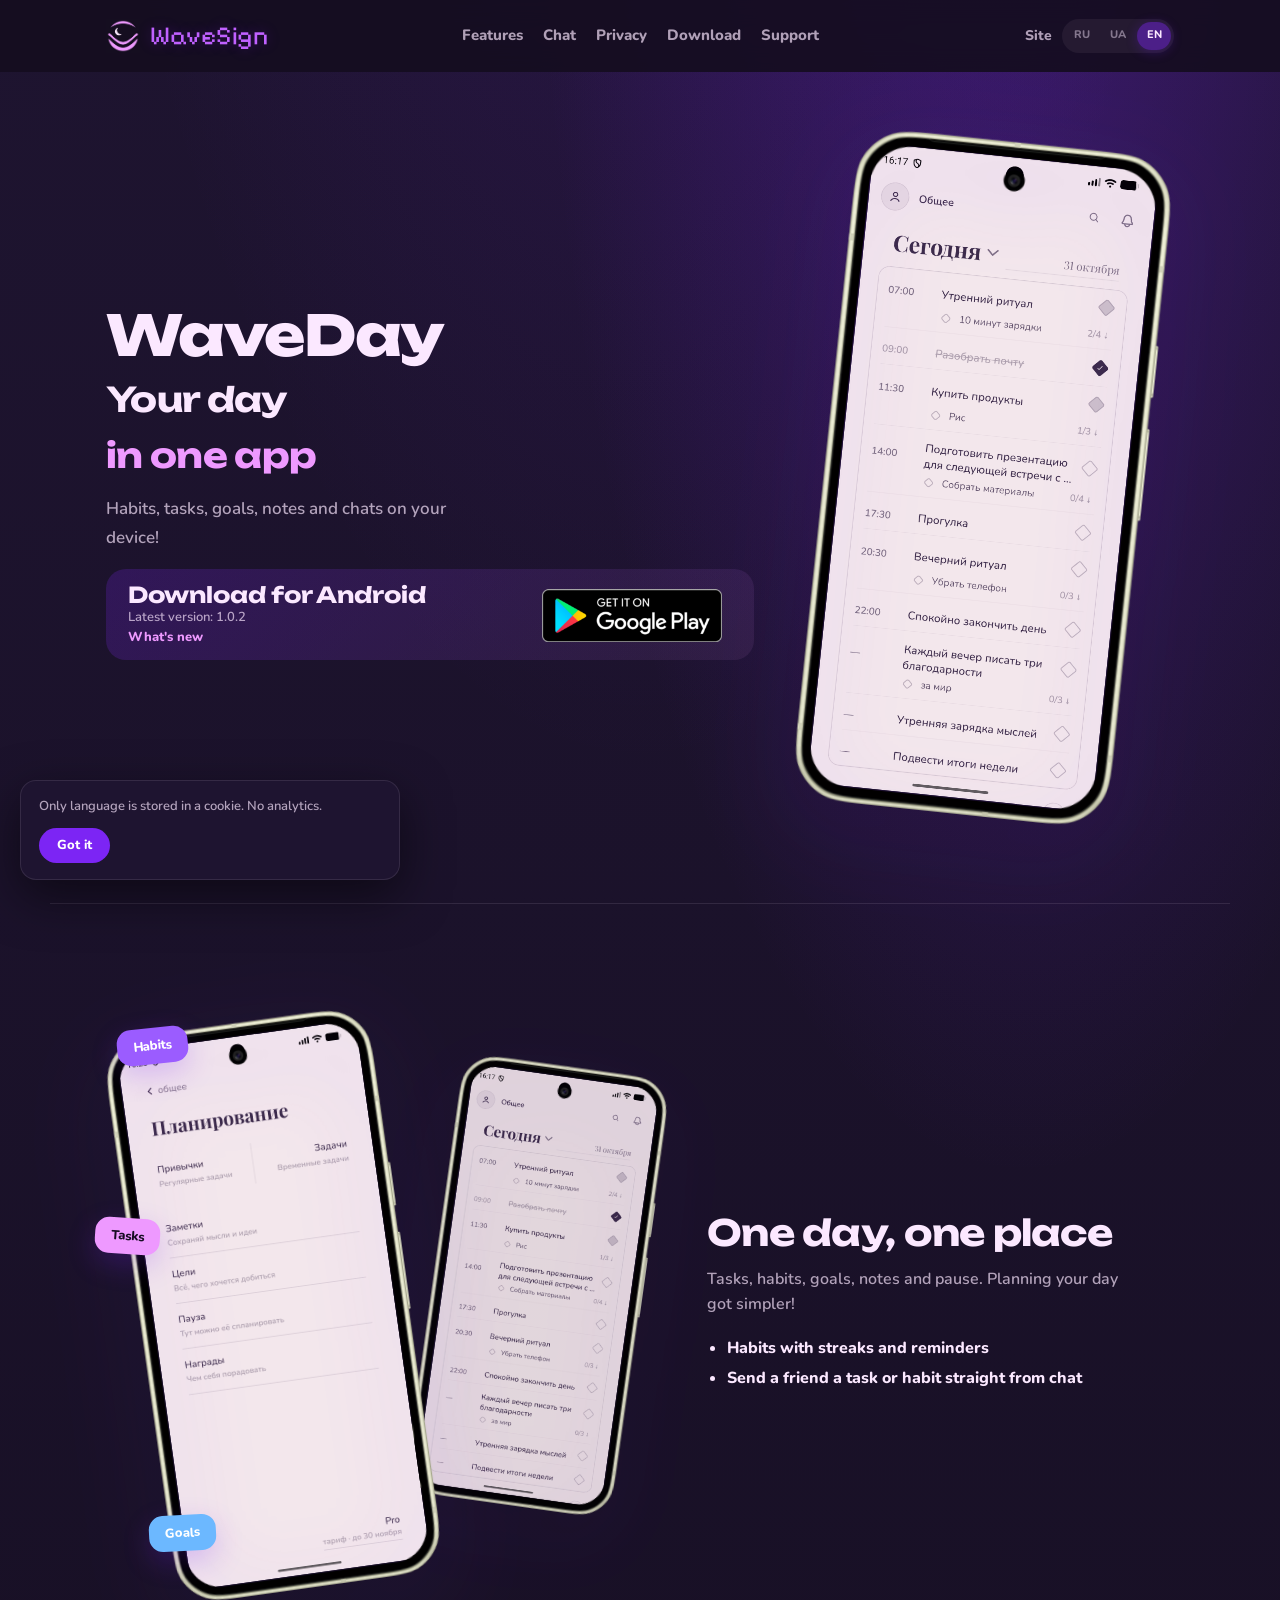
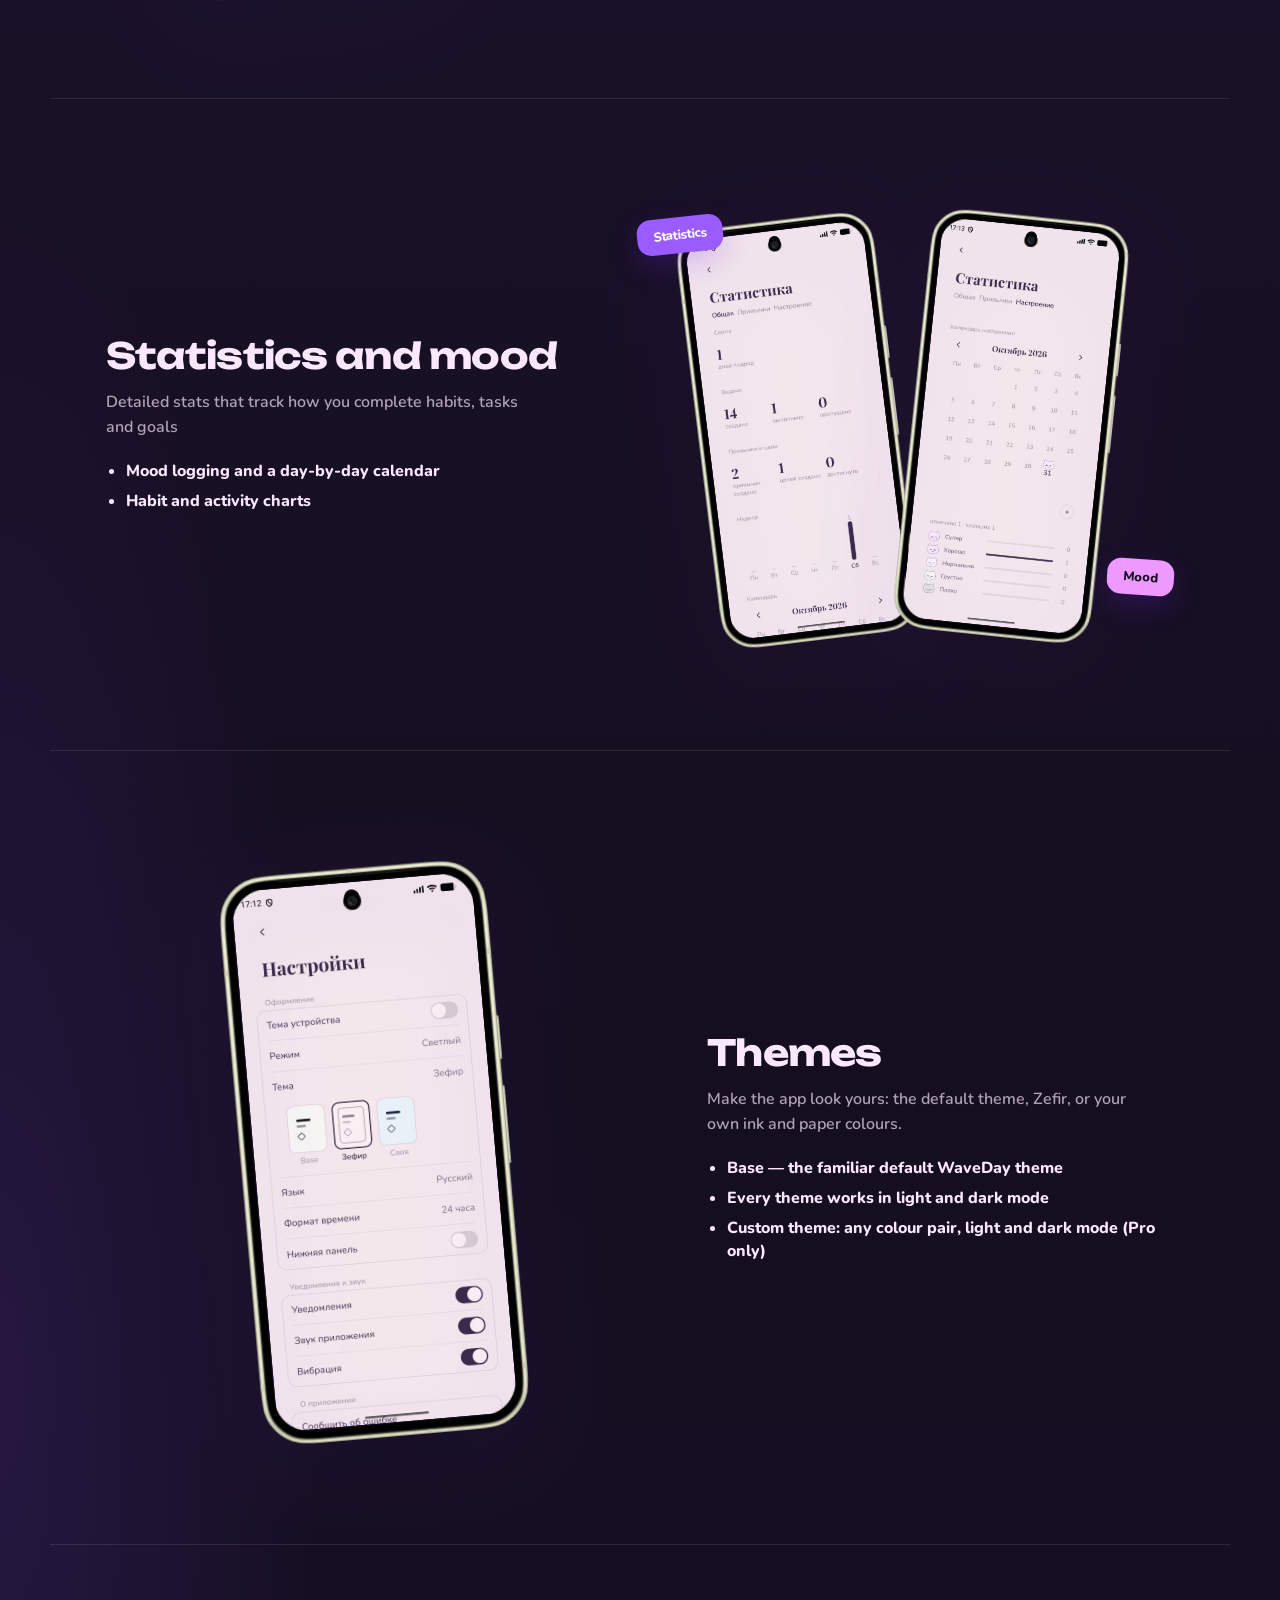
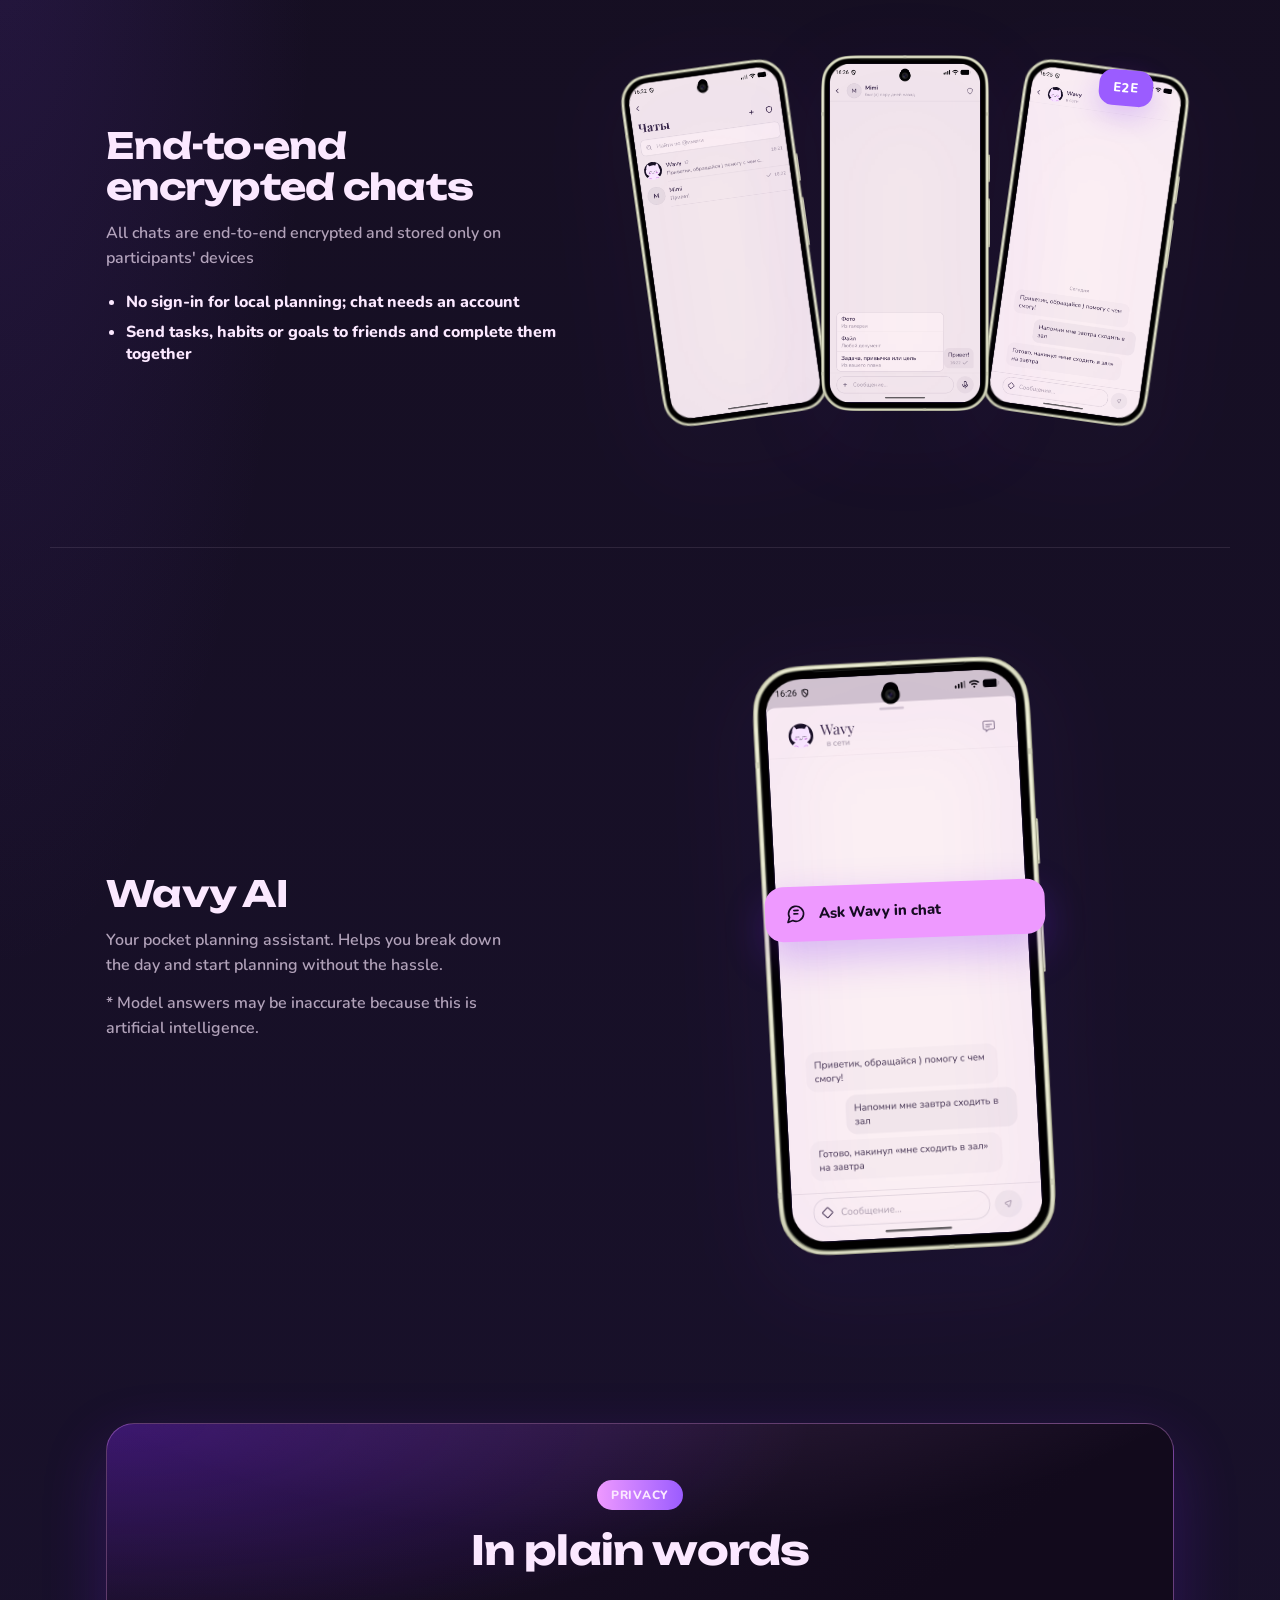
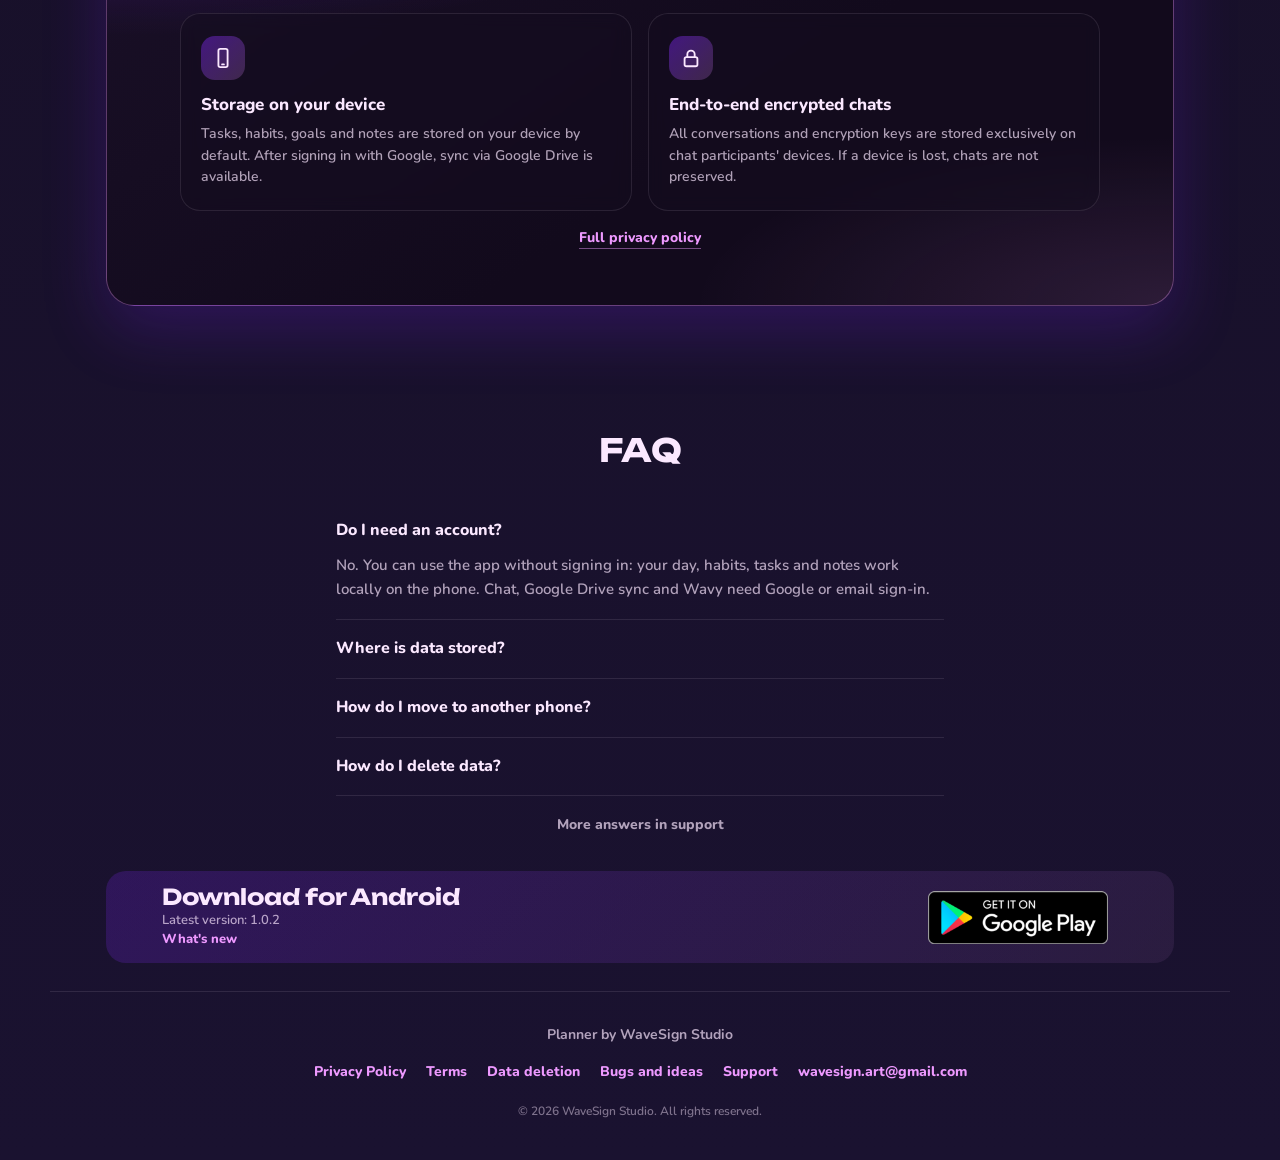
==== index.html @ 9fab5377 "Ссылка «Сайт» в шапке рядом с языком на главной Единое расположение с юридическими страницами; убран" ====
<!doctype html>
<html lang="ru">
<head>
<meta charset="UTF-8">
<meta name="viewport" content="width=device-width, initial-scale=1, viewport-fit=cover">
<title>WaveDay — планер, привычки и закрытый чат</title>
<meta name="description" content="WaveDay: задачи, привычки, цели и заметки на телефоне. Чаты со сквозным шифрованием. Android, WaveSign Studio.">
<meta name="theme-color" content="#150E20">
<link rel="icon" type="image/png" href="new_logo.png">
<link rel="apple-touch-icon" href="new_logo.png">
<link rel="manifest" href="site.webmanifest">
<link rel="preconnect" href="https://fonts.googleapis.com">
<link rel="preconnect" href="https://fonts.gstatic.com" crossorigin>
<link href="https://fonts.googleapis.com/css2?family=Nunito:wght@600;700;800&family=Pixelify+Sans:wght@400..700&family=Unbounded:wght@500;600;700;800&display=swap" rel="stylesheet">
<link rel="stylesheet" href="css/site.css">
</head>
<body>
<div class="frame">
  <div class="card" id="top">
    <header class="bar" id="siteBar">
      <a class="brand-mini" href="#start" aria-label="WaveSign">
        <img src="new_logo.png" alt="">
        <span>WaveSign</span>
      </a>
      <nav class="bar__nav" aria-label="Main">
        <a href="#features" data-i18n="navFeatures">Возможности</a>
        <a href="#chat" data-i18n="navChat">Чат</a>
        <a href="#privacy" data-i18n="navPrivacy">Приватность</a>
        <a href="#download" data-i18n="navDownload">Скачать</a>
        <a href="support/" data-i18n="navSupport">Поддержка</a>
      </nav>
      <div class="bar__tools">
        <a class="bar__site-link" href="https://wavesign.art/" rel="noopener noreferrer" data-i18n="navLabel">Сайт</a>
        <div class="lang" role="group" data-i18n-aria="langLabel" aria-label="Язык">
          <button type="button" data-set-lang="ru" aria-pressed="false">RU</button>
          <button type="button" data-set-lang="uk" aria-pressed="false">UA</button>
          <button type="button" data-set-lang="en" aria-pressed="false">EN</button>
        </div>
        <button class="menu-toggle" type="button" id="menuToggle" data-i18n-aria="menuOpen" aria-expanded="false" aria-controls="mobileNav" aria-label="Меню">
          <svg viewBox="0 0 24 24" fill="none" aria-hidden="true"><path d="M4 7h16M4 12h16M4 17h16"/></svg>
        </button>
      </div>
    </header>

    <nav class="mobile-nav" id="mobileNav" hidden data-i18n-aria="menuLabel" aria-label="Меню">
      <a href="#features" data-nav-close data-i18n="navFeatures">Возможности</a>
      <a href="#chat" data-nav-close data-i18n="navChat">Чат</a>
      <a href="#privacy" data-nav-close data-i18n="navPrivacy">Приватность</a>
      <a href="#download" data-nav-close data-i18n="navDownload">Скачать</a>
      <a href="support/" data-nav-close data-i18n="navSupport">Поддержка</a>
      <a href="feedback/" data-nav-close data-i18n="footerFeedback">Ошибки и идеи</a>
    </nav>

    <main>
      <section class="hero" id="start">
        <div class="hero__copy">
          <p class="wordmark">WaveDay</p>
          <h1 class="hero__title">
            <span data-i18n="heroLine1">Твой день</span>
            <em data-i18n="heroAccent">в одном приложении</em>
          </h1>
          <p class="hero__lead" data-i18n="heroLead">Привычки, задачи, цели, заметки и чаты на твоём устройстве!</p>
          <div class="cta-band cta-band--inline">
            <div>
              <h2 data-i18n="ctaTitle">Скачать для Android</h2>
              <p data-i18n="ctaLead">Последняя версия: 1.0.2</p>
              <p class="cta-band__changelog"><a href="whats-new/" data-i18n="whatsNew">Что нового</a></p>
            </div>
            <a class="store-badge store-badge--lg" id="playBtn" href="#download" data-i18n-aria="playBadgeAria" aria-label="Get it on Google Play">
              <img src="assets/google-play-badge.png" width="320" height="320" alt="">
            </a>
          </div>
        </div>
        <div class="hero__scene" aria-hidden="true">
          <svg class="deco deco--spark" viewBox="0 0 80 80"><path d="M40 4v12M40 64v12M4 40h12M64 40h12M14 14l8 8M58 58l8 8M66 14l-8 8M22 58l-8 8" stroke="currentColor" stroke-width="3" stroke-linecap="round"/></svg>
          <svg class="deco deco--wave" viewBox="0 0 120 40"><path d="M0 28c20-16 40 16 60 0s40 16 60 0" fill="none" stroke="currentColor" stroke-width="4" stroke-linecap="round"/></svg>
          <figure class="phone-mock device device--hero">
            <img class="phone-mock__frame" src="assets/phone-frame.png" alt="" width="379" height="800" decoding="async">
            <div class="phone-mock__screen">
              <img src="assets/screens/today.png?v=4" alt="" width="1080" height="2400" decoding="async">
            </div>
          </figure>
        </div>
      </section>

      <section class="showcase showcase--split showcase--visual-left" id="features">
        <div class="showcase__copy">
          <h2 data-i18n="featuresTitle">Один день — одно место</h2>
          <p data-i18n="featuresLead">Задачи, привычки, цели, заметки и пауза. Планировать день стало проще!</p>
          <ul class="ticks">
            <li data-i18n="feat1">Привычки со стриком и напоминаниями</li>
            <li data-i18n="feat4">Отправляй другу задачу или привычку прямо из чата</li>
          </ul>
        </div>
        <div class="showcase__scene showcase__scene--phones">
          <span class="pill pill--violet" data-i18n="pillHabits">Привычки</span>
          <span class="pill pill--pink" data-i18n="pillTasks">Задачи</span>
          <span class="pill pill--sky" data-i18n="pillGoals">Цели</span>
          <figure class="phone-mock device device--today-back">
            <img class="phone-mock__frame" src="assets/phone-frame.png" alt="" width="379" height="800" loading="lazy">
            <div class="phone-mock__screen">
              <img src="assets/screens/today.png?v=4" alt="" width="1080" height="2400" loading="lazy">
            </div>
          </figure>
          <figure class="phone-mock device device--tilt-left device--plan">
            <img class="phone-mock__frame" src="assets/phone-frame.png" alt="" width="379" height="800" loading="lazy">
            <div class="phone-mock__screen">
              <img src="assets/screens/plan.png?v=4" alt="" width="1080" height="2400" loading="lazy">
            </div>
          </figure>
        </div>
      </section>

      <section class="showcase showcase--split showcase--visual-right" id="stats">
        <div class="showcase__copy">
          <h2 data-i18n="statsTitle">Статистика и настроение</h2>
          <p data-i18n="statsLead">Подробная статистика с отслеживанием выполнения привычек, задач и целей</p>
          <ul class="ticks">
            <li data-i18n="statsF1">Запись настроения и календарь по дням</li>
            <li data-i18n="statsF2">Графики привычек и активности</li>
          </ul>
        </div>
        <div class="showcase__scene showcase__scene--phones">
          <span class="pill pill--violet" data-i18n="pillStats">Статистика</span>
          <span class="pill pill--pink" data-i18n="pillMood">Настроение</span>
          <figure class="phone-mock device device--stats-back">
            <img class="phone-mock__frame" src="assets/phone-frame.png" alt="" width="379" height="800" loading="lazy">
            <div class="phone-mock__screen">
              <img src="assets/screens/stats.png?v=1" alt="" width="1080" height="2400" loading="lazy">
            </div>
          </figure>
          <figure class="phone-mock device device--stats-mood">
            <img class="phone-mock__frame" src="assets/phone-frame.png" alt="" width="379" height="800" loading="lazy">
            <div class="phone-mock__screen">
              <img src="assets/screens/stats-mood.png?v=2" alt="" width="1080" height="2400" loading="lazy">
            </div>
          </figure>
        </div>
      </section>

      <section class="showcase showcase--split showcase--visual-left" id="themes">
        <div class="showcase__copy">
          <h2 data-i18n="themesTitle">Темы оформления</h2>
          <p data-i18n="themesLead">Меняйте вид приложения под себя: стандартная тема, Зефир или свои цвета чернил и бумаги.</p>
          <ul class="ticks">
            <li data-i18n="themesF1">Base — знакомая стандартная тема WaveDay</li>
            <li data-i18n="themesF2">Все темы адаптированы под светлый и тёмный режим</li>
            <li data-i18n="themesF3">Своя тема: любая пара цветов, светлый и темный режим (Pro only)</li>
          </ul>
        </div>
        <div class="showcase__scene showcase__scene--phones showcase__scene--themes">
          <figure class="phone-mock device device--themes">
            <img class="phone-mock__frame" src="assets/phone-frame.png" alt="" width="379" height="800" loading="lazy">
            <div class="phone-mock__screen">
              <img src="assets/screens/themes.png?v=1" alt="" width="1080" height="2400" loading="lazy">
            </div>
          </figure>
        </div>
      </section>

      <section class="showcase showcase--split showcase--visual-right" id="chat">
        <div class="showcase__copy">
          <h2 data-i18n="chatTitle">Чаты со сквозным шифрованием</h2>
          <p data-i18n="chatLead">Все чаты защищены сквозным шифрованием и хранятся только на устройствах собеседников чата</p>
          <ul class="ticks">
            <li data-i18n="chatF2">Без входа — локальный планер; чат после авторизации</li>
            <li data-i18n="chatF3">Присылайте задачи, привычки или цели друзьям и выполняйте вместе</li>
          </ul>
        </div>
        <div class="showcase__scene showcase__scene--phones showcase__scene--chat">
          <span class="pill pill--violet pill--chat-e2e" data-i18n="pillChatE2e">E2E</span>
          <figure class="phone-mock device device--chat-left">
            <img class="phone-mock__frame" src="assets/phone-frame.png" alt="" width="379" height="800" loading="lazy">
            <div class="phone-mock__screen">
              <img src="assets/screens/chats.png?v=4" alt="" width="1080" height="2400" loading="lazy">
            </div>
          </figure>
          <figure class="phone-mock device device--chat-mid">
            <img class="phone-mock__frame" src="assets/phone-frame.png" alt="" width="379" height="800" loading="lazy">
            <div class="phone-mock__screen">
              <img src="assets/screens/share.png?v=4" alt="" width="1080" height="2400" loading="lazy">
            </div>
          </figure>
          <figure class="phone-mock device device--chat-right">
            <img class="phone-mock__frame" src="assets/phone-frame.png" alt="" width="379" height="800" loading="lazy">
            <div class="phone-mock__screen">
              <img src="assets/screens/wavy-reminder.png?v=4" alt="" width="1080" height="2400" loading="lazy">
            </div>
          </figure>
        </div>
      </section>

      <section class="showcase showcase--split showcase--visual-right" id="wavy">
        <div class="showcase__copy">
          <h2 data-i18n="wavyTitle">Wavy AI</h2>
          <p data-i18n="wavyLead">Твой карманный помощник для планирования. Помогает разложить день, и начать планировать без сложностей.</p>
          <p class="wavy-note" data-i18n="wavyLeadNote">* Ответы модели могут быть неточными, так как это искусственный интеллект.</p>
        </div>
        <div class="showcase__scene showcase__scene--phones showcase__scene--wavy">
          <div class="banner banner--pink wavy-float-banner">
            <span class="banner__icon" aria-hidden="true">
              <svg viewBox="0 0 24 24" fill="none" stroke="currentColor" stroke-width="2" stroke-linecap="round" stroke-linejoin="round"><path d="M7.9 20A9 9 0 1 0 4 16.1L2 22Z"/><path d="M9.5 8h5"/><path d="M9.5 12H14"/></svg>
            </span>
            <span data-i18n="wavyBanner1">Спроси Wavy в чате</span>
          </div>
          <figure class="phone-mock device device--wavy-single">
            <img class="phone-mock__frame" src="assets/phone-frame.png" alt="" width="379" height="800" loading="lazy">
            <div class="phone-mock__screen">
              <img src="assets/screens/wavy-chat.png?v=4" alt="" width="1080" height="2400" loading="lazy">
            </div>
          </figure>
        </div>
      </section>

      <section class="privacy-band" id="privacy" aria-labelledby="privacy-heading">
        <div class="privacy-band__glow" aria-hidden="true"></div>
        <div class="privacy-band__inner">
          <p class="privacy-band__eyebrow" data-i18n="privacyEyebrow">Приватность</p>
          <h2 class="privacy-band__title" id="privacy-heading" data-i18n="privacyTitle">Простыми словами</h2>
          <div class="privacy-pillars">
            <article class="privacy-pillar">
              <span class="privacy-pillar__icon" aria-hidden="true">
                <svg viewBox="0 0 24 24" fill="none" stroke="currentColor" stroke-width="2" stroke-linecap="round" stroke-linejoin="round"><rect x="7" y="2" width="10" height="20" rx="2"/><path d="M11 19h2"/></svg>
              </span>
              <h3 data-i18n="privacyP1Title">Хранение на устройстве</h3>
              <p data-i18n="privacyP1Text">Задачи, привычки, цели и заметки по умолчанию хранятся на устройстве. Если выполнен вход через Google, доступна синхронизация через Google Drive.</p>
            </article>
            <article class="privacy-pillar">
              <span class="privacy-pillar__icon" aria-hidden="true">
                <svg viewBox="0 0 24 24" fill="none" stroke="currentColor" stroke-width="2" stroke-linecap="round" stroke-linejoin="round"><rect x="5" y="11" width="14" height="10" rx="2"/><path d="M8 11V8a4 4 0 0 1 8 0v3"/></svg>
              </span>
              <h3 data-i18n="privacyP2Title">Чаты со сквозным шифрованием</h3>
              <p data-i18n="privacyP2Text">Все переписки и ключи шифрования хранятся исключительно локально на устройствах участников чата. При потере устройства чаты не сохраняются.</p>
            </article>
          </div>
          <a class="privacy-band__link" href="privacy/" data-i18n="privacyMore">Полная политика конфиденциальности</a>
        </div>
      </section>

      <section class="faq-band" id="faq" aria-labelledby="faq-heading">
        <h2 class="faq-band__title" id="faq-heading" data-i18n="faqTitle">Частые вопросы</h2>
        <div class="faq">
          <details open>
            <summary data-i18n="faqQ1">Нужен ли аккаунт?</summary>
            <p data-i18n="faqA1">Нет. Можно пользоваться «без входа»: день, привычки, задачи и заметки работают локально на телефоне. Чат, синхронизация с Google Drive и Wavy — после входа через Google или почту.</p>
          </details>
          <details>
            <summary data-i18n="faqQ2">Где хранятся данные?</summary>
            <p data-i18n="faqA2">На устройстве. Если выполнен вход через Google, доступна синхронизация с помощью Google Drive. Переписка шифруется на телефоне.</p>
          </details>
          <details>
            <summary data-i18n="faqQ3">Как перенести на другой телефон?</summary>
            <p data-i18n="faqA3">Войдите в тот же аккаунт на новом телефоне и включите синхронизацию с Google Drive — данные подтянутся из вашей копии. Или в Настройках → «Данные» экспортируйте архив здесь и импортируйте на новом устройстве.</p>
          </details>
          <details>
            <summary data-i18n="faqQ4">Как удалить данные?</summary>
            <p>
              <span data-i18n="faqA4">Аккаунт и данные на сервере: Мой профиль → Иконка редактирования → «Удалить аккаунт». Только локально на устройстве: Настройки → «Сбросить все данные». Без приложения — напишите на wavesign.art@gmail.com.</span>
              <a class="faq-band__inline" href="delete-account/" data-i18n="faqDeleteLink">Подробнее об удалении</a>
            </p>
          </details>
        </div>
        <p class="faq-band__more"><a href="support/" data-i18n="faqMore">Ещё ответы в поддержке</a></p>
      </section>

      <section class="cta-band" id="download">
        <div>
          <h2 data-i18n="ctaTitle">Скачать для Android</h2>
          <p data-i18n="ctaLead">Последняя версия: 1.0.2</p>
          <p class="cta-band__changelog"><a href="whats-new/" data-i18n="whatsNew">Что нового</a></p>
        </div>
        <a class="store-badge store-badge--lg" id="playBtn2" href="#download" data-i18n-aria="playBadgeAria" aria-label="Get it on Google Play">
          <img src="assets/google-play-badge.png" width="320" height="320" alt="">
        </a>
      </section>
    </main>

    <footer class="foot">
      <p class="foot__brand" data-i18n="footerDesc">Планер от WaveSign Studio</p>
      <div class="foot__links">
        <a href="privacy/" data-i18n="privacy">Политика конфиденциальности</a>
        <a href="terms/" data-i18n="terms">Условия</a>
        <a href="delete-account/" data-i18n="deleteAccount">Удаление данных</a>
        <a href="feedback/" data-i18n="footerFeedback">Ошибки и идеи</a>
        <a href="support/" data-i18n="navSupport">Поддержка</a>
        <a href="mailto:wavesign.art@gmail.com">wavesign.art@gmail.com</a>
      </div>
      <p class="foot__copy" data-rights>© 2026 WaveSign Studio. Все права защищены.</p>
    </footer>
  </div>
</div>

<div class="cookie" id="cookieNotice" role="region" aria-label="Cookie" hidden>
  <p data-i18n="cookie">На сайте только язык в cookie. Аналитики нет.</p>
  <button type="button" id="cookieOk" data-i18n="cookieOk">Понятно</button>
</div>
<script src="js/site.js"></script>
</body>
</html>
---- css/site.css ----
:root{
  --frame:#0a0612;
  --frame-deep:#150e20;
  --card:#150e20;
  --card-elevated:#1e1430;
  --card-soft:rgba(124,37,244,.18);
  --ink:#fbe8ff;
  --muted:rgba(251,232,255,.68);
  --line:rgba(251,232,255,.1);
  --hot:#7C25F4;
  --hot-bright:#9b5cff;
  --pink:#ee99ff;
  --accent-text:var(--pink);
  --sky:#6cb8ff;
  --violet:#9b5cff;
  --shell:min(980px,100%);
  --content-max:1180px;
  --pad:clamp(20px,5vw,56px);
  --radius-card:clamp(28px,4vw,48px);
  --bar-h:72px;
  color-scheme:dark;
}

*,*::before,*::after{box-sizing:border-box;margin:0;padding:0}
html{
  scroll-behavior:smooth;
  -webkit-tap-highlight-color:transparent;
}
body{
  min-height:100vh;
  background:
    radial-gradient(ellipse 90% 60% at 50% -20%,rgba(124,37,244,.2),transparent 55%),
    radial-gradient(ellipse 70% 45% at 80% -5%,rgba(124,37,244,.35),transparent 55%),
    radial-gradient(ellipse 50% 40% at 0% 50%,rgba(94,53,175,.22),transparent 50%),
    linear-gradient(180deg,var(--card-elevated) 0%,var(--card) 45%,#1a1230 100%);
  background-color:var(--card);
  color:var(--ink);
  font-family:"Nunito",system-ui,sans-serif;
  font-weight:600;
  line-height:1.5;
  overflow-x:hidden;
}
button,input,textarea{font:inherit;color:inherit}
button{border:0;background:transparent;cursor:pointer;touch-action:manipulation}
a{color:inherit;text-decoration:none}
img{display:block;max-width:100%}
:focus-visible{outline:2px solid var(--hot);outline-offset:3px}
::selection{background:rgba(238,153,255,.25);color:var(--ink)}

.frame{
  padding:0;
  min-height:100vh;
}
.card{
  width:min(var(--content-max),100%);
  margin:0 auto;
  background:transparent;
  border:none;
  border-radius:0;
  box-shadow:none;
}

/* Top bar */
.bar{
  position:relative;z-index:40;
  display:grid;
  grid-template-columns:1fr auto 1fr;
  align-items:center;
  gap:12px 16px;
  width:100vw;
  max-width:100vw;
  margin-left:calc(50% - 50vw);
  height:calc(var(--bar-h) + env(safe-area-inset-top, 0px));
  min-height:calc(var(--bar-h) + env(safe-area-inset-top, 0px));
  padding:
    calc(8px + env(safe-area-inset-top, 0px))
    max(calc((100vw - min(var(--content-max), 100%)) / 2 + var(--pad)), env(safe-area-inset-right))
    8px
    max(calc((100vw - min(var(--content-max), 100%)) / 2 + var(--pad)), env(safe-area-inset-left));
  background:rgba(21,14,32,.92);
  backdrop-filter:blur(12px);
  -webkit-backdrop-filter:blur(12px);
  border-bottom:1px solid transparent;
  transition:border-color .2s,box-shadow .2s;
}
.brand-mini{justify-self:start;color:var(--ink)}
.bar__nav{justify-self:center;margin:0}
.bar__tools{justify-self:end}
.bar.is-scrolled{
  border-bottom-color:var(--line);
  box-shadow:0 8px 32px rgba(0,0,0,.35);
}
.brand-mini{
  display:inline-flex;align-items:center;gap:10px;
}
.brand-mini img{width:34px;height:34px}
.brand-mini span{
  font-family:"Pixelify Sans",monospace;
  font-weight:400;
  font-synthesis:none;
  font-size:clamp(18px,4.2vw,26px);
  line-height:1;
  letter-spacing:.02em;
  color:#c061ff;
  text-shadow:0 0 14px rgba(124,37,244,.28);
}
.bar__nav{
  display:flex;flex-wrap:wrap;justify-content:center;gap:8px 20px;
}
.bar__nav a{
  font-size:15px;font-weight:800;color:var(--muted);
  transition:color .15s;
  touch-action:manipulation;
}
.bar__tools{display:flex;align-items:center;gap:10px;flex-shrink:0}
.bar__site-link{
  font-size:14px;
  font-weight:800;
  color:var(--muted);
  white-space:nowrap;
  touch-action:manipulation;
  transition:color .15s;
}
.lang{
  display:flex;gap:2px;padding:3px;border-radius:999px;
  background:rgba(251,232,255,.06);
}
.lang button{
  min-width:34px;height:28px;min-height:28px;padding:0 8px;border-radius:999px;
  font-size:11px;font-weight:800;color:rgba(251,232,255,.45);
  touch-action:manipulation;
}
.lang button.active{
  background:rgba(124,37,244,.45);
  color:var(--ink);
  box-shadow:0 2px 12px rgba(124,37,244,.25);
}
.menu-toggle{
  display:none;width:44px;height:44px;align-items:center;justify-content:center;
  border-radius:12px;background:rgba(251,232,255,.06);
  touch-action:manipulation;
}
.menu-toggle svg{width:22px;height:22px;stroke:var(--ink);stroke-width:2}

.mobile-nav{
  position:fixed;
  top:calc(var(--bar-h) + env(safe-area-inset-top, 0px));
  right:0;
  bottom:0;
  left:0;
  z-index:35;
  padding:
    24px
    max(var(--pad), env(safe-area-inset-right))
    calc(40px + env(safe-area-inset-bottom))
    max(var(--pad), env(safe-area-inset-left));
  background:rgba(15,10,24,.97);
  backdrop-filter:blur(16px);
  -webkit-backdrop-filter:blur(16px);
  overflow:auto;
}
.mobile-nav[hidden]{display:none!important}
.mobile-nav a{
  display:block;padding:16px 0;border-bottom:1px solid var(--line);
  font-size:18px;font-weight:800;
  touch-action:manipulation;
}
body.nav-open{
  overflow:hidden;
  overscroll-behavior-y:none;
}

/* Hero */
.hero{
  display:grid;
  grid-template-columns:minmax(0,1fr) minmax(240px,min(42vw,380px));
  gap:clamp(20px,4vw,40px);
  align-items:center;
  padding:clamp(28px,5vw,56px) var(--pad) clamp(36px,6vw,64px);
}
.hero__copy{min-width:0}
.wordmark{
  font-family:"Unbounded","Nunito",sans-serif;
  font-size:clamp(36px,6vw,56px);
  font-weight:800;letter-spacing:-.03em;line-height:1;
  color:var(--ink);
}
.hero__title{
  margin-top:14px;
  font-family:"Unbounded","Nunito",sans-serif;
  font-size:clamp(22px,3.2vw,34px);
  font-weight:700;line-height:1.35;letter-spacing:-.02em;
  max-width:16em;
}
.hero__title em{
  display:block;
  font-style:normal;
  color:var(--accent-text);
  margin-top:10px;
}
.hero__lead{
  margin-top:16px;max-width:36ch;
  font-size:17px;line-height:1.7;color:var(--muted);
}
.store-badge{
  display:block;
  position:relative;
  width:min(186px,100%);
  height:50px;
  overflow:hidden;
  flex-shrink:0;
  transition:transform .15s;
}
.store-badge:active{transform:scale(.98)}
.store-badge img{
  position:absolute;
  left:0;
  top:-68px;
  width:186px;
  max-width:none;
  height:auto;
  display:block;
}

.hero__scene{
  position:relative;
  min-height:0;
  padding:12px 8px 24px;
  display:flex;align-items:center;justify-content:center;
}
.deco{position:absolute;color:var(--pink);pointer-events:none}
.deco--spark{width:56px;top:8%;right:18%;opacity:.85}
.deco--wave{width:100px;bottom:14%;left:6%;color:var(--sky);opacity:.9}

/* Phone mockups (frame + app screenshots) */
.phone-mock{
  position:relative;
  display:block;
  width:100%;
  max-width:var(--phone-w,280px);
  margin-inline:auto;
  line-height:0;
  background:transparent;
}
.phone-mock__screen{
  position:absolute;
  left:5.01%;
  top:2.38%;
  width:89.45%;
  height:95.25%;
  z-index:1;
  overflow:hidden;
  border-radius:10.5% / 5.25%;
  background:#ebe3e8;
}
.phone-mock__screen img{
  width:100%;
  height:100%;
  object-fit:cover;
  object-position:50% 50%;
  display:block;
}
.phone-mock__frame{
  position:relative;
  z-index:2;
  width:100%;
  height:auto;
  display:block;
  pointer-events:none;
  filter:drop-shadow(0 24px 40px rgba(124,37,244,.2));
}

.device{position:relative;z-index:1;transform-origin:center center}
.device--hero{--phone-w:min(100%,320px);transform:rotate(6deg)}
.device--tilt-left{--phone-w:min(100%,270px);transform:rotate(-8deg)}
.device--tilt-right{--phone-w:min(100%,260px);transform:rotate(6deg)}
.device--sm{--phone-w:190px;transform:none}
.device--sm.device--lift{transform:translateY(-14px)}

/* Showcase rows */
.showcase{
  display:grid;
  gap:clamp(32px,6vw,64px);
  align-items:center;
  padding:clamp(56px,9vw,100px) var(--pad);
  border-top:1px solid var(--line);
}
.showcase--split .showcase__copy{
  grid-area:copy;
  min-width:0;
}
.showcase--split .showcase__scene{
  grid-area:visual;
}
.showcase--visual-right{
  grid-template-columns:minmax(0,1fr) minmax(0,1.15fr);
  grid-template-areas:"copy visual";
}
.showcase--visual-left{
  grid-template-columns:minmax(0,1.15fr) minmax(0,1fr);
  grid-template-areas:"visual copy";
}
.showcase__scene{
  position:relative;
  min-height:280px;
  padding:16px 12px 24px;
  display:flex;align-items:center;justify-content:center;
  overflow:visible;
}
.showcase__copy{min-width:0}
.showcase__copy h2{
  font-family:"Unbounded","Nunito",sans-serif;
  font-size:clamp(24px,3.5vw,36px);font-weight:700;line-height:1.12;
  letter-spacing:-.02em;
}
.showcase__copy p{margin-top:14px;font-size:16px;line-height:1.55;color:var(--muted);max-width:42ch}
.wavy-note{
  margin-top:10px;
  font-size:13px;
  line-height:1.45;
  color:rgba(251,232,255,.5);
  max-width:42ch;
}
.ticks{margin-top:20px;padding-left:20px;color:var(--ink)}
.ticks li{margin-top:8px;font-weight:800;line-height:1.4}

.pill{
  position:absolute;z-index:2;
  padding:10px 16px;border-radius:14px;
  font-size:13px;font-weight:800;color:#fff;
  box-shadow:0 10px 28px rgba(124,37,244,.22);
  max-width:min(160px,42vw);line-height:1.25;
  pointer-events:none;
}
.pill--violet{background:var(--violet);top:4%;left:2%;transform:rotate(-6deg)}
.pill--pink{background:var(--pink);color:#160c22;top:36%;left:-2%;transform:rotate(4deg)}
.pill--sky{background:var(--sky);bottom:8%;left:8%;transform:rotate(-3deg)}

.showcase__scene--phones{
  position:relative;
  min-height:clamp(280px,42vw,360px);
  padding-bottom:8px;
}
.showcase__scene--phones .pill{z-index:5}
.showcase__scene--phones .device--plan{
  position:relative;
  z-index:2;
  margin-right:auto;
  margin-left:4%;
}
.showcase__scene--phones .device--today-back{
  position:absolute;
  right:0;
  top:10%;
  z-index:1;
  --phone-w:min(58%,210px);
  opacity:.92;
  transform:rotate(8deg);
}

/* Stats & mood decorative scene */
.insight-scene{
  position:relative;
  min-height:260px;
  width:min(100%,340px);
  margin-inline:auto;
}
.insight-pill{position:absolute;z-index:3}
.insight-pill--stats{top:6%;left:0;transform:rotate(-5deg)}
.insight-pill--mood{bottom:10%;left:4%;transform:rotate(4deg)}
.mood-card{
  position:relative;
  z-index:2;
  margin:36px auto 0;
  width:min(100%,280px);
  padding:18px 16px 16px;
  border-radius:20px;
  background:var(--card-soft);
  border:1px solid var(--line);
  box-shadow:0 18px 40px rgba(124,37,244,.14);
}
.mood-card__label{
  font-size:12px;font-weight:800;color:var(--muted);letter-spacing:.02em;
}
.mood-card__row{
  display:flex;gap:8px;justify-content:space-between;margin-top:14px;
}
.mood-dot{
  width:14%;aspect-ratio:1;border-radius:999px;opacity:.9;
}
.mood-dot--1{background:#8b7fd4}
.mood-dot--2{background:#b8a8e8}
.mood-dot--3{background:var(--pink)}
.mood-dot--4{background:var(--sky)}
.mood-dot--5{background:#6ec9b8}
.stat-bars{
  display:flex;align-items:flex-end;gap:10px;height:72px;margin-top:18px;
}
.stat-bars span{
  flex:1;border-radius:8px 8px 4px 4px;
  height:var(--h,50%);
  background:linear-gradient(180deg,var(--violet),rgba(124,37,244,.35));
}

/* Theme cards */
.theme-scene{
  position:relative;
  min-height:260px;
  width:min(100%,320px);
  margin-inline:auto;
  display:flex;
  flex-direction:column;
  align-items:center;
  gap:12px;
  padding:12px 0;
}
.theme-card{
  margin:0;width:min(100%,240px);
  padding:14px 16px;border-radius:18px;
  display:flex;align-items:center;gap:14px;
  background:var(--card-soft);border:1px solid var(--line);
  box-shadow:0 12px 32px rgba(0,0,0,.12);
  transform:rotate(-2deg);
}
.theme-card--lift{transform:rotate(3deg);margin-left:12%}
.theme-card--custom{transform:rotate(-1deg);margin-right:8%}
.theme-card__swatch{
  width:52px;height:52px;border-radius:14px;flex-shrink:0;
  border:2px solid rgba(255,255,255,.12);
  background:linear-gradient(135deg,#3b2a4a 42%,#fbe8ff 42%);
}
.theme-card--base .theme-card__swatch{
  background:linear-gradient(135deg,#2a1538 40%,#fbe8ff 40%);
}
.theme-card--zefir .theme-card__swatch{
  background:linear-gradient(135deg,#3b2a4a 42%,#fbeff3 42%);
}
.theme-card__swatch--custom{
  background:
    conic-gradient(from 120deg,#1f2a44,#fbeff3,#1e3a2f,#faf5ec,#3b2a4a,#e8f1f8);
}
.theme-card figcaption{
  font-size:15px;font-weight:800;color:var(--ink);line-height:1.2;
}
.theme-card figcaption em{
  font-style:normal;font-size:11px;font-weight:800;
  color:var(--pink);margin-left:6px;
}


#stats .showcase__scene--phones{
  display:flex;
  justify-content:center;
  align-items:flex-end;
  gap:clamp(6px,2.5vw,14px);
  min-height:clamp(300px,44vw,380px);
  padding-inline:0;
}
#stats .showcase__scene--phones .device--stats-back,
#stats .showcase__scene--phones .device--stats-mood{
  position:relative;
  top:auto;
  right:auto;
  margin:0;
  opacity:1;
  flex:0 1 auto;
  --phone-w:min(46%,200px);
}
#stats .showcase__scene--phones .device--stats-back{
  z-index:1;
  transform:rotate(-7deg);
}
#stats .showcase__scene--phones .device--stats-mood{
  z-index:2;
  transform:rotate(6deg);
  margin-bottom:4px;
}
#stats .showcase__scene--phones .pill--violet{top:4%;left:0}
#stats .showcase__scene--phones .pill--pink{bottom:12%;right:0;left:auto;top:auto}
#chat .showcase__scene--chat{
  position:relative;
  display:flex;
  align-items:flex-end;
  justify-content:center;
  gap:clamp(4px,1.2vw,12px);
  min-height:clamp(300px,36vw,400px);
  padding:20px 4px 16px;
  overflow:visible;
}
#chat .showcase__scene--chat .pill--chat-e2e{
  top:6%;
  right:4%;
  left:auto;
  bottom:auto;
  transform:rotate(5deg);
  max-width:none;
  padding-inline:14px;
  letter-spacing:.04em;
}
#chat .showcase__scene--chat .device--chat-left{
  --phone-w:clamp(148px,20vw,196px);
  transform:rotate(-8deg);
  z-index:1;
  margin-bottom:10px;
}
#chat .showcase__scene--chat .device--chat-mid{
  --phone-w:clamp(168px,24vw,228px);
  transform:translateY(-20px);
  z-index:3;
}
#chat .showcase__scene--chat .device--chat-right{
  --phone-w:clamp(148px,20vw,196px);
  transform:rotate(8deg);
  z-index:2;
  margin-bottom:10px;
}
.showcase__scene--themes{
  min-height:clamp(300px,44vw,380px);
}
.showcase__scene--themes .device--themes{
  --phone-w:min(78%,270px);
  transform:rotate(-5deg);
  margin-inline:auto;
}
.banner-stack{grid-area:banners;display:grid;gap:14px;align-content:center}
.banner{
  display:flex;align-items:center;gap:12px;
  padding:16px 20px;border-radius:18px;
  font-size:15px;font-weight:800;color:#fff;
  box-shadow:0 14px 36px rgba(124,37,244,.18);
}
.banner--pink{background:var(--pink);color:#160c22}
.banner--sky{background:var(--sky);color:#160c22}
.banner__emoji{font-size:22px}
.banner__icon{
  display:inline-flex;
  flex-shrink:0;
  width:22px;
  height:22px;
  align-items:center;
  justify-content:center;
}
.banner__icon svg{width:20px;height:20px;display:block}
.duo-scene{
  grid-area:duo;
  position:relative;
  min-height:280px;
  width:min(100%,520px);
  margin:24px auto 0;
  display:flex;
  justify-content:center;
  align-items:flex-end;
  gap:clamp(8px,3vw,20px);
  flex-wrap:wrap;
}
.duo-scene .device--wavy-a{--phone-w:min(46%,220px);transform:rotate(-7deg)}
.duo-scene .device--wavy-b{--phone-w:min(46%,220px);transform:rotate(5deg)}

#wavy .showcase__scene--wavy{
  position:relative;
  display:flex;
  justify-content:center;
  align-items:center;
  min-height:clamp(300px,36vw,400px);
  padding:12px 4px 16px;
}
#wavy .device--wavy-single{
  --phone-w:min(280px,78vw);
  transform:rotate(-3deg);
  position:relative;
  z-index:1;
}
#wavy .wavy-float-banner{
  position:absolute;
  z-index:10;
  top:38%;
  left:50%;
  transform:translateX(-50%) rotate(-2deg);
  width:min(100%,280px);
  max-width:calc(100% - 24px);
  margin:0;
  pointer-events:none;
  box-shadow:0 16px 40px rgba(124,37,244,.28);
}

/* Privacy highlight */
.privacy-band{
  position:relative;
  margin:clamp(32px,6vw,56px) var(--pad) clamp(28px,5vw,48px);
  padding:clamp(36px,6vw,56px) clamp(24px,5vw,48px);
  border-radius:28px;
  overflow:hidden;
  border:1px solid rgba(238,153,255,.35);
  background:
    radial-gradient(120% 80% at 0% 0%,rgba(124,37,244,.35),transparent 55%),
    radial-gradient(90% 70% at 100% 100%,rgba(238,153,255,.12),transparent 50%),
    linear-gradient(145deg,#1a1028,#120a1c 60%);
  box-shadow:0 24px 64px rgba(124,37,244,.22);
}
.privacy-band__glow{
  position:absolute;inset:-40% -20% auto -20%;height:70%;
  background:radial-gradient(ellipse at 50% 0%,rgba(238,153,255,.18),transparent 65%);
  pointer-events:none;
}
.privacy-band__inner{
  position:relative;z-index:1;
  max-width:920px;margin-inline:auto;
  text-align:center;
}
.privacy-band__eyebrow{
  display:inline-block;
  padding:6px 14px;border-radius:999px;
  font-size:12px;font-weight:800;letter-spacing:.06em;text-transform:uppercase;
  color:var(--ink);
  background:linear-gradient(90deg,var(--pink),var(--violet));
}
.privacy-band__title{
  margin-top:18px;
  font-family:"Unbounded","Nunito",sans-serif;
  font-size:clamp(26px,4.2vw,40px);font-weight:700;line-height:1.12;
  letter-spacing:-.02em;color:var(--ink);
  max-width:16em;margin-inline:auto;
}
.privacy-band__lead{
  margin-top:14px;font-size:17px;line-height:1.6;color:var(--muted);
  max-width:42em;margin-inline:auto;
}
.privacy-pillars{
  margin-top:clamp(28px,4vw,40px);
  display:grid;gap:16px;
  grid-template-columns:repeat(2,minmax(0,1fr));
  text-align:left;
}
.privacy-pillar{
  padding:22px 20px;border-radius:20px;
  background:rgba(21,14,32,.55);
  border:1px solid var(--line);
  backdrop-filter:blur(8px);
}
.privacy-pillar__icon{
  display:inline-flex;width:44px;height:44px;
  align-items:center;justify-content:center;
  border-radius:14px;
  color:var(--ink);
  background:linear-gradient(135deg,rgba(124,37,244,.45),rgba(238,153,255,.2));
}
.privacy-pillar__icon svg{width:22px;height:22px}
.privacy-pillar h3{
  margin-top:14px;font-size:17px;font-weight:800;color:var(--ink);line-height:1.25;
}
.privacy-pillar p{
  margin-top:8px;font-size:14px;line-height:1.55;color:var(--muted);
}
.privacy-band__note{
  margin-top:22px;font-size:13px;line-height:1.5;color:var(--muted);
}
.privacy-band__link{
  display:inline-block;margin-top:16px;
  font-size:14px;font-weight:800;color:var(--accent-text);
  text-decoration:none;border-bottom:1px solid rgba(238,153,255,.45);
}

/* FAQ */
.faq-band{
  padding:clamp(40px,7vw,72px) var(--pad) clamp(20px,3.5vw,36px);
  max-width:720px;margin-inline:auto;
}
.faq-band__title{
  font-family:"Unbounded","Nunito",sans-serif;
  font-size:clamp(22px,3.5vw,32px);font-weight:700;
  letter-spacing:-.02em;text-align:center;
}
.faq-band .faq{margin-top:28px}
.faq-band details{
  border-bottom:1px solid var(--line);
  padding:18px 0;
}
.faq-band summary{
  cursor:pointer;
  font-weight:800;
  font-size:16px;
  color:var(--ink);
  list-style:none;
  line-height:1.35;
}
.faq-band summary::-webkit-details-marker{display:none}
.faq-band details p{
  margin-top:12px;
  font-size:15px;
  line-height:1.6;
  color:var(--muted);
}
.faq-band__inline{
  display:inline-block;
  margin-top:10px;
  font-size:14px;
  font-weight:800;
  color:var(--accent-text);
  text-decoration:none;
}
.faq-band__more{
  margin-top:18px;
  text-align:center;
  font-size:14px;
  font-weight:800;
}
.faq-band__more a{
  color:var(--muted);
  text-decoration:none;
}


/* CTA band (bottom) */
.cta-band{
  display:flex;
  flex-wrap:wrap;
  align-items:center;
  gap:8px 16px;
  padding:14px var(--pad);
  margin:0 var(--pad) clamp(20px,3.5vw,28px);
  border-radius:20px;
  background:linear-gradient(135deg,rgba(124,37,244,.22),rgba(238,153,255,.08));
}
@media(min-width:640px){
  .cta-band{flex-wrap:nowrap}
}
.cta-band > div{flex:1 1 auto;min-width:0}
.cta-band h2{
  font-family:"Unbounded","Nunito",sans-serif;
  font-size:clamp(18px,2.2vw,22px);font-weight:700;line-height:1.12;
}
.cta-band > div p{color:var(--muted);font-size:13px;margin-top:2px;max-width:40ch;line-height:1.35}
.cta-band__changelog{margin-top:4px;font-size:12px;line-height:1.3}
.cta-band__changelog a{color:var(--accent-text);font-weight:800;text-decoration:none}
.cta-band .store-badge--lg{
  margin-left:auto;
  flex-shrink:0;
  align-self:center;
}
.cta-band--inline{
  margin:16px 0 0;
  padding:14px clamp(16px,3vw,22px);
  width:100%;
  max-width:100%;
  align-items:center;
}

.store-badge--lg{
  width:200px;
  height:54px;
}
.store-badge--lg img{
  width:200px;
  top:-72px;
}

/* Footer */
.hero,
.showcase,
.privacy-band,
.faq-band,
.cta-band{
  scroll-margin-top:calc(var(--bar-h) + 8px);
}

.foot{
  padding:32px var(--pad) calc(40px + env(safe-area-inset-bottom));
  border-top:1px solid var(--line);
  text-align:center;
}
.foot__brand{font-size:14px;color:var(--muted);font-weight:700}
.foot__links{
  display:flex;flex-wrap:wrap;justify-content:center;gap:8px 20px;
  margin-top:16px;font-size:14px;font-weight:800;
}
.foot__links a{color:var(--pink)}
.foot__copy{margin-top:20px;font-size:12px;color:rgba(251,232,255,.45)}

/* Cookie on frame */
.cookie{
  position:fixed;
  left:max(20px, env(safe-area-inset-left));
  right:max(20px, env(safe-area-inset-right));
  bottom:max(20px, env(safe-area-inset-bottom));
  z-index:200;
  width:auto;
  max-width:380px;
  padding:16px 18px;border-radius:16px;
  background:var(--card-elevated);color:var(--ink);
  border:1px solid var(--line);
  box-shadow:0 16px 48px rgba(0,0,0,.5);
  opacity:0;transform:translateY(12px);pointer-events:none;
  transition:opacity .3s,transform .3s;
}
.cookie[hidden]{display:none}
.cookie.is-visible{opacity:1;transform:none;pointer-events:auto}
.cookie p{font-size:13px;color:var(--muted);line-height:1.45}
.cookie button{
  margin-top:12px;padding:8px 18px;border-radius:999px;
  background:var(--hot);color:#fff;font-size:13px;font-weight:800;
}

@media(max-width:960px){
  .bar{grid-template-columns:1fr auto}
  .bar__nav{display:none}
  .menu-toggle{display:flex}
  .lang{padding:5px 4px}
  .hero{grid-template-columns:1fr}
  .hero__scene{order:-1;padding-bottom:8px}
  .device--hero{transform:rotate(3deg)}
  .showcase--split{
    grid-template-columns:1fr;
    grid-template-areas:"copy" "visual";
  }
  .showcase--split .showcase__scene{
    order:unset;
    min-height:0;
  }
  .showcase:not(.showcase--split) .showcase__scene{order:-1;min-height:0}
  .showcase:not(.showcase--split){grid-template-columns:1fr}
  #stats .showcase__scene--phones{
    flex-direction:column;
    align-items:center;
    overflow:visible;
    mask-image:none;
    min-height:auto;
    gap:20px;
    padding:48px 12px 8px;
  }
  #stats .showcase__scene--phones .device--stats-back,
  #stats .showcase__scene--phones .device--stats-mood{
    position:relative;
    flex:0 0 auto;
    --phone-w:min(280px,78vw);
    max-width:min(280px,78vw);
    transform:none;
    margin:0;
  }
  #stats .showcase__scene--phones .pill--violet{
    top:8px;
    left:12px;
  }
  #stats .showcase__scene--phones .pill--pink{
    top:8px;
    right:12px;
    left:auto;
    bottom:auto;
  }
  #features .showcase__scene--phones{
    flex-direction:column;
    align-items:center;
    min-height:auto;
    gap:16px;
    padding:44px 12px 8px;
  }
  #features .showcase__scene--phones .device--plan,
  #features .showcase__scene--phones .device--today-back{
    position:relative;
    right:auto;
    top:auto;
    margin:0;
    opacity:1;
    transform:none;
    --phone-w:min(280px,78vw);
  }
  #features .showcase__scene--phones .pill--violet{top:6px;left:8px}
  #features .showcase__scene--phones .pill--pink{top:6px;right:8px;left:auto;bottom:auto}
  #features .showcase__scene--phones .pill--sky{
    top:auto;
    bottom:6px;
    left:50%;
    transform:translateX(-50%) rotate(-3deg);
  }
  .showcase__scene--themes{
    min-height:auto;
    padding-top:40px;
  }
  .showcase__scene--themes .device--themes{
    --phone-w:min(280px,78vw);
    transform:none;
  }
  .showcase{
    padding-inline:clamp(16px,4vw,24px);
  }
  #chat .showcase__scene--chat{
    display:flex;
    align-items:flex-end;
    justify-content:flex-start;
    flex-wrap:nowrap;
    gap:14px;
    width:100%;
    max-width:100%;
    min-height:auto;
    padding:44px 0 12px;
    overflow-x:auto;
    overscroll-behavior-x:contain;
    -webkit-overflow-scrolling:touch;
    scroll-snap-type:x mandatory;
    scroll-padding-inline:calc(50% - min(39vw,130px));
    mask-image:linear-gradient(90deg,transparent,#000 6%,#000 94%,transparent);
  }
  #chat .showcase__scene--chat .device--chat-left,
  #chat .showcase__scene--chat .device--chat-mid,
  #chat .showcase__scene--chat .device--chat-right{
    flex:0 0 auto;
    scroll-snap-align:center;
    --phone-w:min(78vw,260px);
    transform:none;
    margin:0;
  }
  #chat .showcase__scene--chat .pill--chat-e2e{
    position:absolute;
    top:8px;
    right:12px;
    left:auto;
    transform:rotate(4deg);
  }
  #wavy .showcase__scene--wavy{
    min-height:auto;
    padding:8px 0 12px;
  }
  #wavy .device--wavy-single{
    --phone-w:min(280px,78vw);
    transform:none;
  }
  #wavy .wavy-float-banner{
    top:36%;
    transform:translateX(-50%) rotate(-1deg);
  }
  .privacy-pillars{grid-template-columns:1fr}
  .privacy-band__title,.privacy-band__lead{max-width:none}
  .cta-band .store-badge--lg{margin-left:0}
}
@media(max-width:560px){
  :root{--bar-h:64px}
  .bar{gap:8px}
  .brand-mini span{font-size:clamp(16px,5vw,22px)}
  .showcase__copy h2{text-wrap:balance}
  .pill{font-size:11px;padding:7px 10px;max-width:46vw}
  .device--hero{--phone-w:min(72vw,260px)}
  #chat .showcase__scene--chat{
    scroll-padding-inline:calc(50% - min(42vw,125px));
  }
  #chat .showcase__scene--chat .device--chat-left,
  #chat .showcase__scene--chat .device--chat-mid,
  #chat .showcase__scene--chat .device--chat-right{
    --phone-w:min(84vw,280px);
  }
  .privacy-band,
  .faq-band{
    padding-inline:clamp(16px,4vw,24px);
  }
  .cta-band:not(.cta-band--inline){
    margin-inline:clamp(16px,4vw,24px);
  }
  .cta-band{
    flex-direction:column;
    align-items:stretch;
    margin-bottom:clamp(20px,4vw,32px);
  }
  .cta-band--inline{
    margin-bottom:0;
  }
  .cta-band .store-badge--lg{
    align-self:center;
    margin-left:0;
  }
  .foot__links{
    flex-direction:column;
    gap:12px;
  }
  .cookie{
    left:max(12px, env(safe-area-inset-left));
    right:max(12px, env(safe-area-inset-right));
    bottom:max(12px, env(safe-area-inset-bottom));
    max-width:none;
  }
}
@media(hover:hover) and (pointer:fine){
  .bar__nav a:hover{color:var(--pink)}
  .bar__site-link:hover{color:var(--pink)}
  .store-badge:hover{transform:translateY(-2px)}
  .privacy-band__link:hover{color:var(--pink)}
  .faq-band__inline:hover{text-decoration:underline}
  .faq-band__more a:hover{color:var(--accent-text)}
  .cta-band__changelog a:hover{text-decoration:underline}
  .foot__links a:hover{opacity:.85}
}
@media(prefers-reduced-motion:reduce){
  html{scroll-behavior:auto}
  .bar,.store-badge,.cookie{transition:none}
  .device--hero,
  .device--tilt-left,
  .device--tilt-right,
  .duo-scene .device--wavy-a,
  .duo-scene .device--wavy-b,
  #wavy .device--wavy-single{transform:none}
  .showcase__scene--phones .device--plan{transform:none}
  #stats .showcase__scene--phones .device--stats-back,
  #stats .showcase__scene--phones .device--stats-mood{transform:none}
  #chat .showcase__scene--chat .device--chat-left,
  #chat .showcase__scene--chat .device--chat-mid,
  #chat .showcase__scene--chat .device--chat-right{transform:none}
  .showcase__scene--themes .device--themes{transform:none}
  .device--sm.device--lift{transform:none}
}
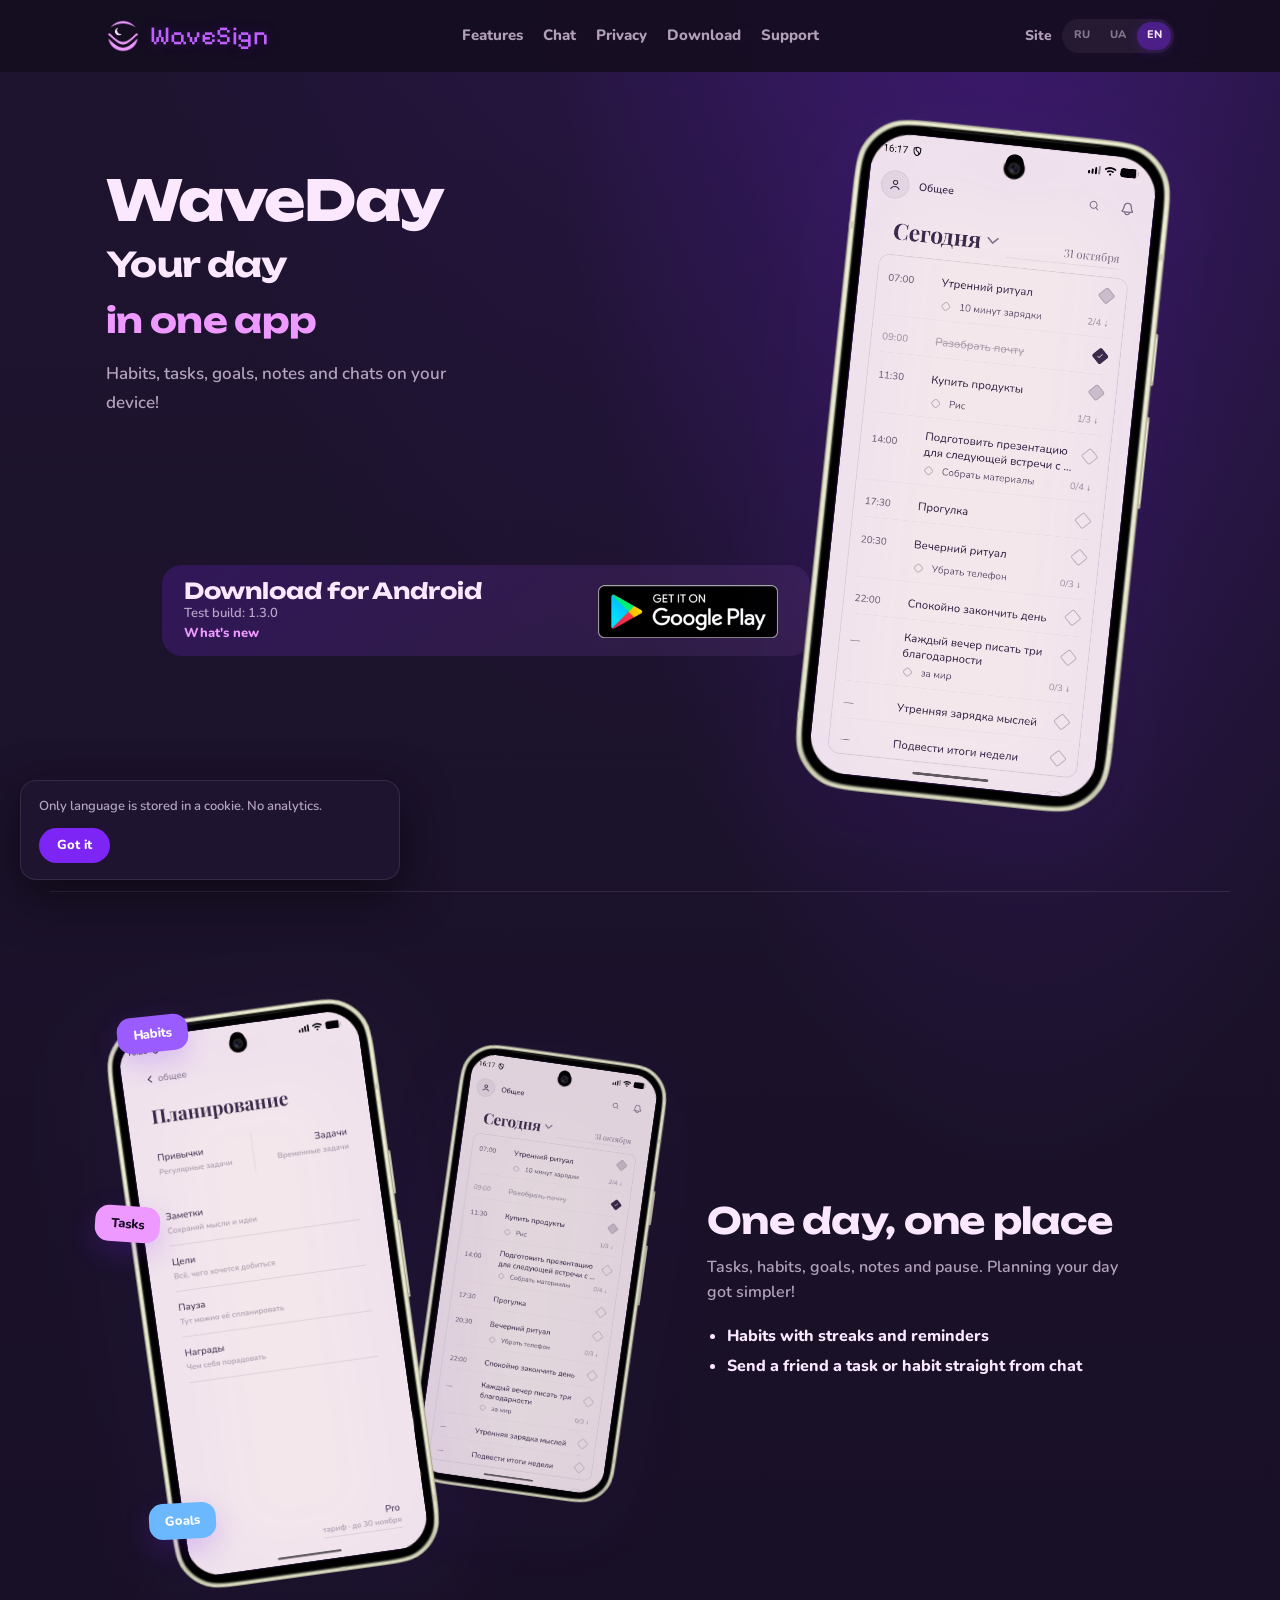
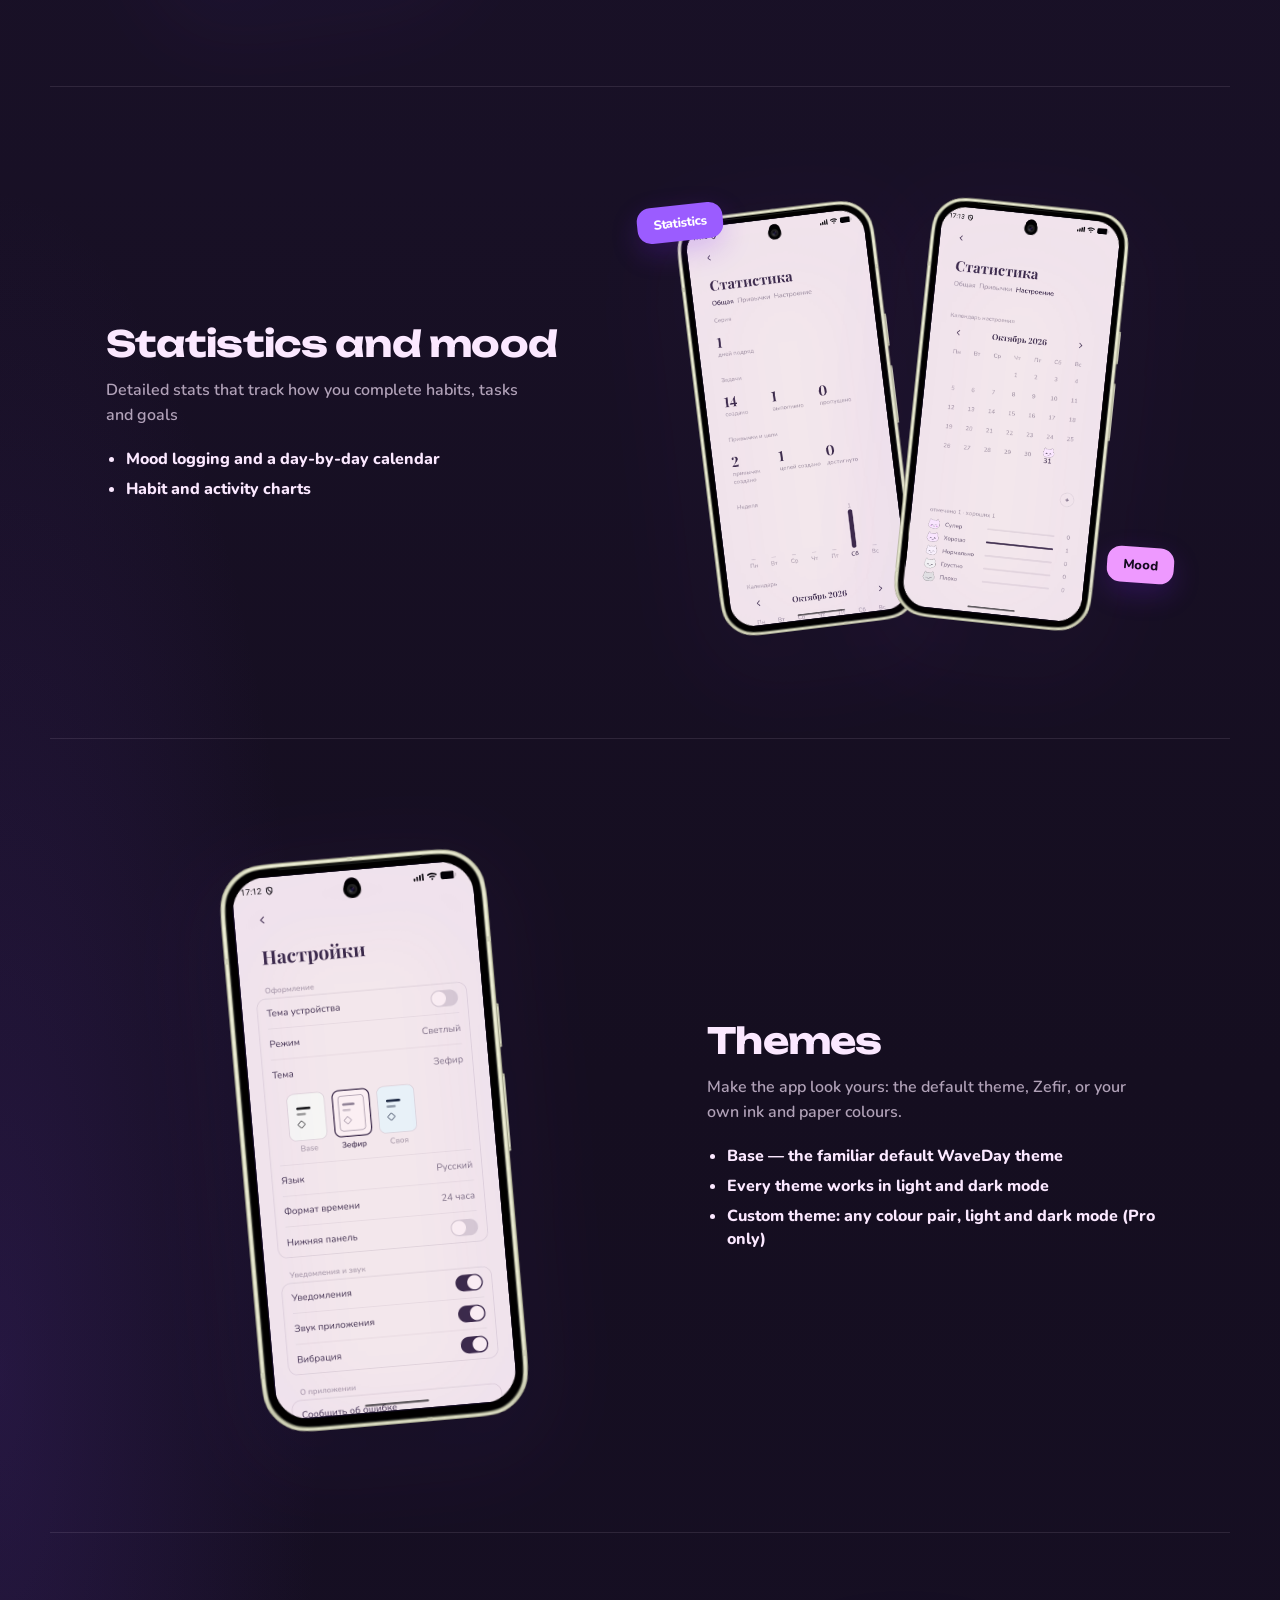
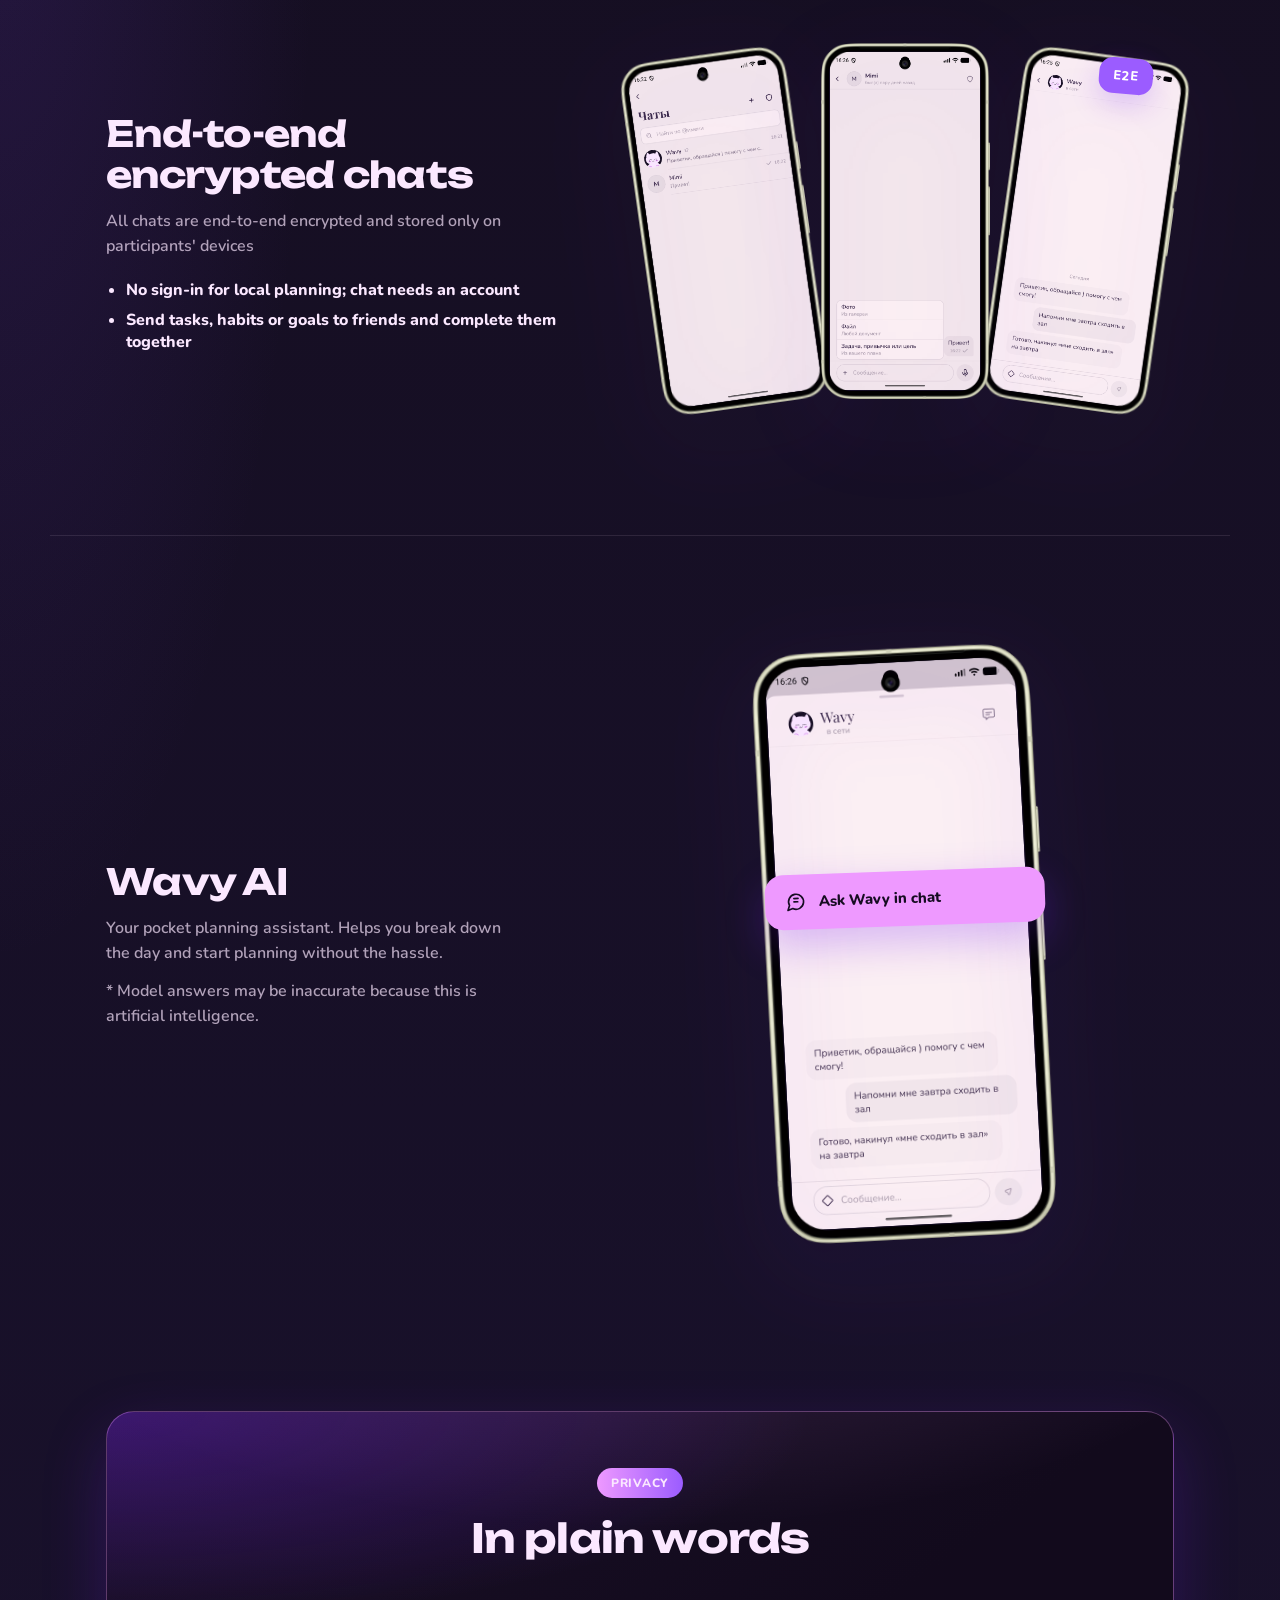
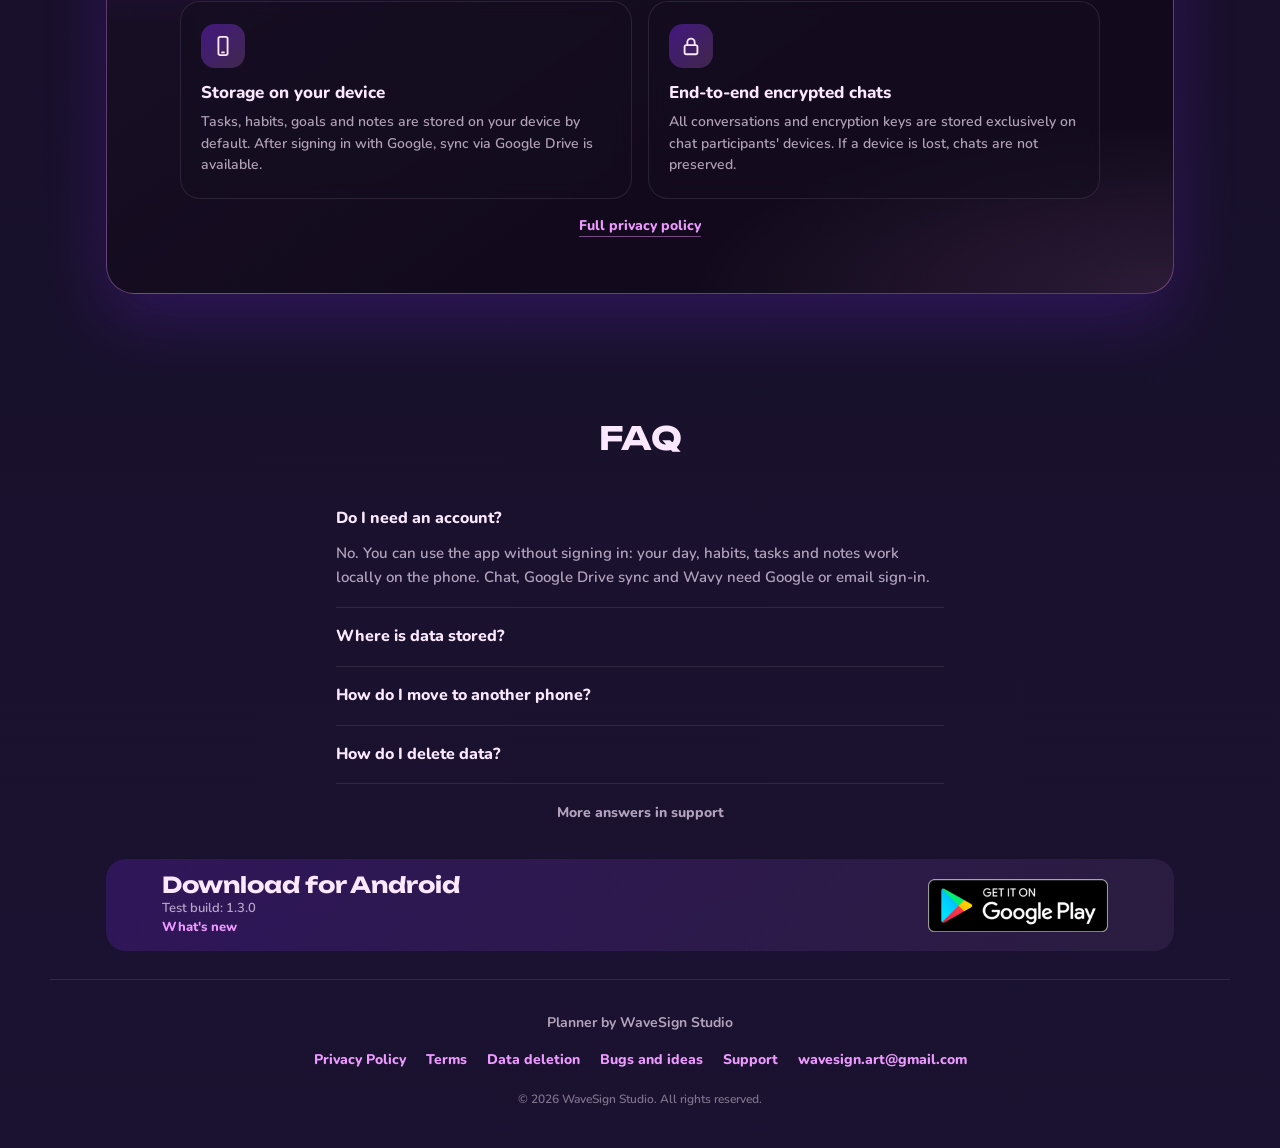
==== commit ff1fa8f8: "Update WaveDay version history" ====
--- a/index.html
+++ b/index.html
@@ -63,7 +63,7 @@
           <div class="cta-band cta-band--inline">
             <div>
               <h2 data-i18n="ctaTitle">Скачать для Android</h2>
-              <p data-i18n="ctaLead">Последняя версия: 1.0.2</p>
+              <p data-i18n="ctaLead">Тестовая сборка: 1.3.0</p>
               <p class="cta-band__changelog"><a href="whats-new/" data-i18n="whatsNew">Что нового</a></p>
             </div>
             <a class="store-badge store-badge--lg" id="playBtn" href="#download" data-i18n-aria="playBadgeAria" aria-label="Get it on Google Play">
@@ -266,7 +266,7 @@
       <section class="cta-band" id="download">
         <div>
           <h2 data-i18n="ctaTitle">Скачать для Android</h2>
-          <p data-i18n="ctaLead">Последняя версия: 1.0.2</p>
+          <p data-i18n="ctaLead">Тестовая сборка: 1.3.0</p>
           <p class="cta-band__changelog"><a href="whats-new/" data-i18n="whatsNew">Что нового</a></p>
         </div>
         <a class="store-badge store-badge--lg" id="playBtn2" href="#download" data-i18n-aria="playBadgeAria" aria-label="Get it on Google Play">
--- a/css/site.css
+++ b/css/site.css
@@ -175,10 +175,16 @@
   display:grid;
   grid-template-columns:minmax(0,1fr) minmax(240px,min(42vw,380px));
   gap:clamp(20px,4vw,40px);
-  align-items:center;
-  padding:clamp(28px,5vw,56px) var(--pad) clamp(36px,6vw,64px);
-}
-.hero__copy{min-width:0}
+  align-items:stretch;
+  padding:clamp(24px,4vw,44px) var(--pad) clamp(36px,6vw,64px);
+}
+.hero__copy{
+  min-width:0;
+  display:flex;
+  flex-direction:column;
+  padding-top:clamp(28px,4.5vw,56px);
+  padding-bottom:24px;
+}
 .wordmark{
   font-family:"Unbounded","Nunito",sans-serif;
   font-size:clamp(36px,6vw,56px);
@@ -738,7 +744,8 @@
   align-self:center;
 }
 .cta-band--inline{
-  margin:16px 0 0;
+  margin-top:auto;
+  margin-bottom:auto;
   padding:14px clamp(16px,3vw,22px);
   width:100%;
   max-width:100%;
@@ -805,7 +812,14 @@
   .bar__nav{display:none}
   .menu-toggle{display:flex}
   .lang{padding:5px 4px}
-  .hero{grid-template-columns:1fr}
+  .hero{
+    grid-template-columns:1fr;
+    padding-top:clamp(20px,4.5vw,32px);
+  }
+  .hero__copy{
+    padding-bottom:0;
+  }
+  .cta-band--inline{margin-top:16px;margin-bottom:0}
   .hero__scene{order:-1;padding-bottom:8px}
   .device--hero{transform:rotate(3deg)}
   .showcase--split{
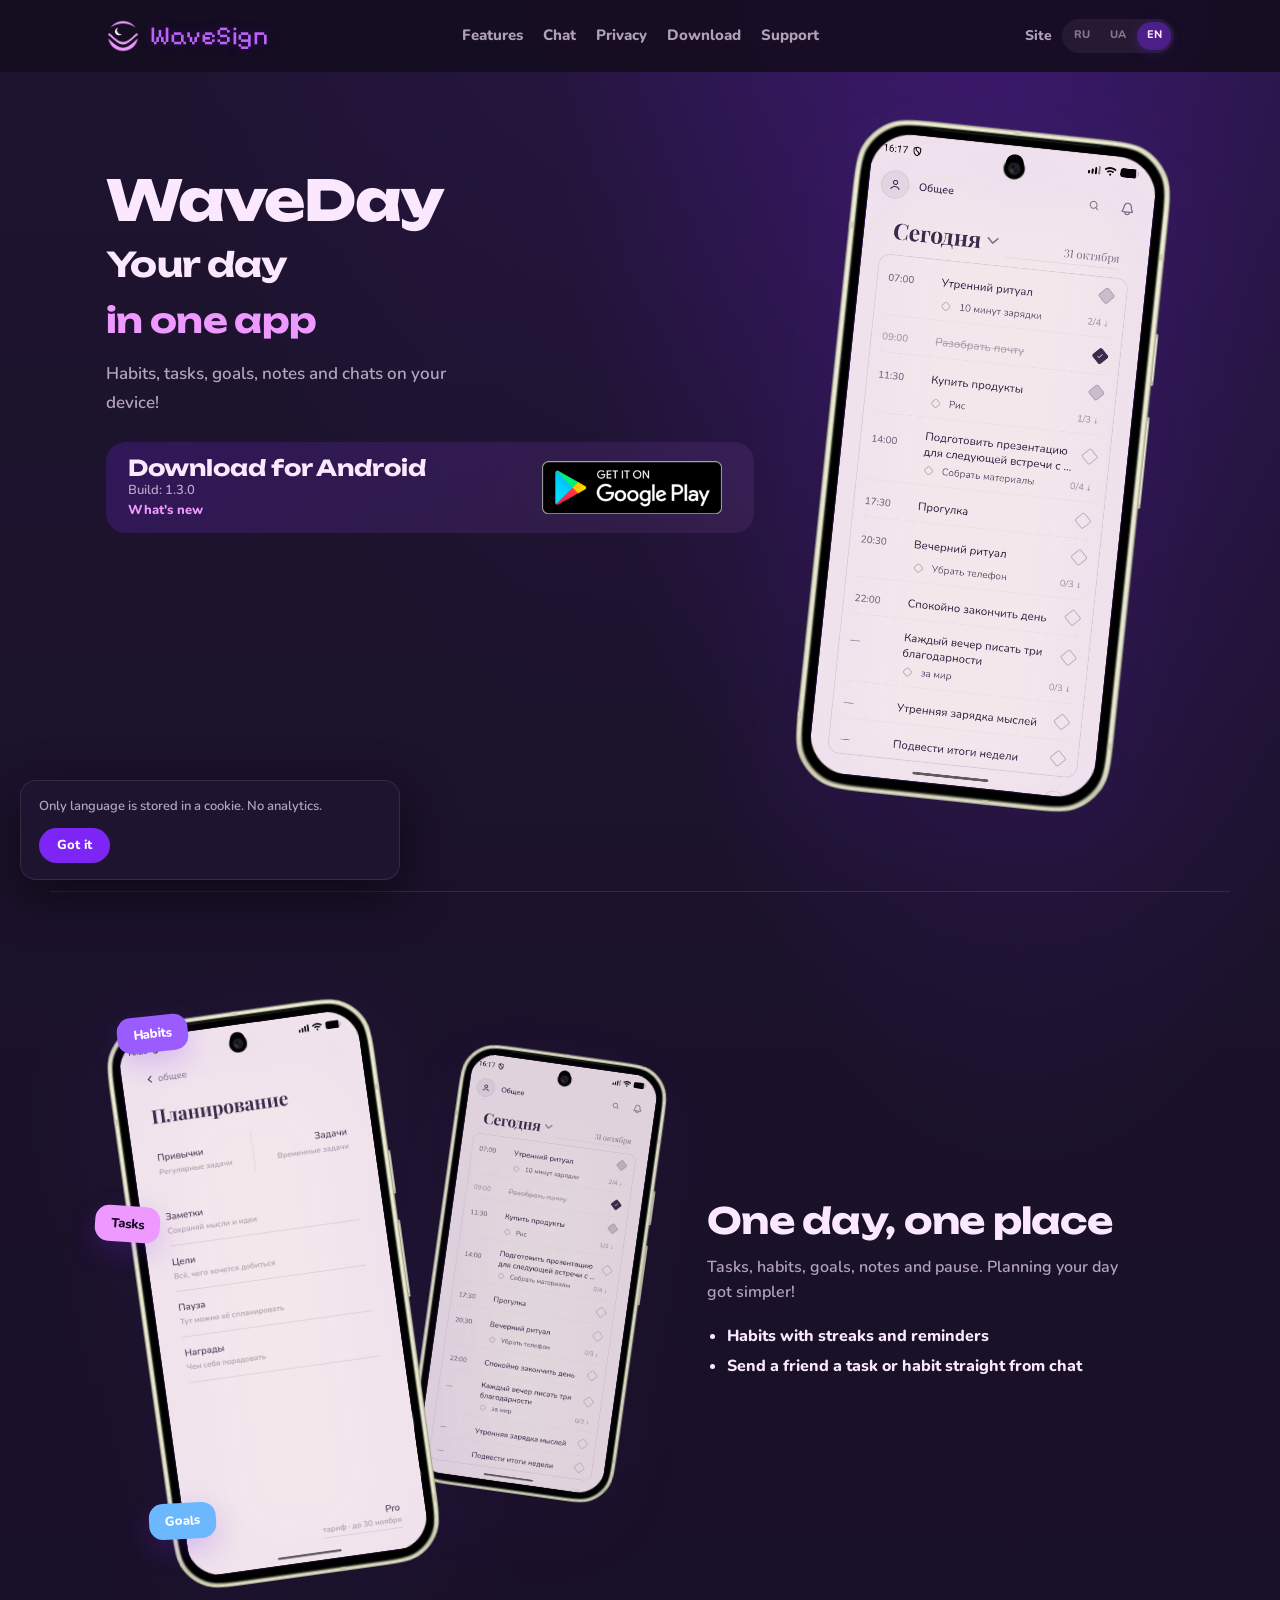
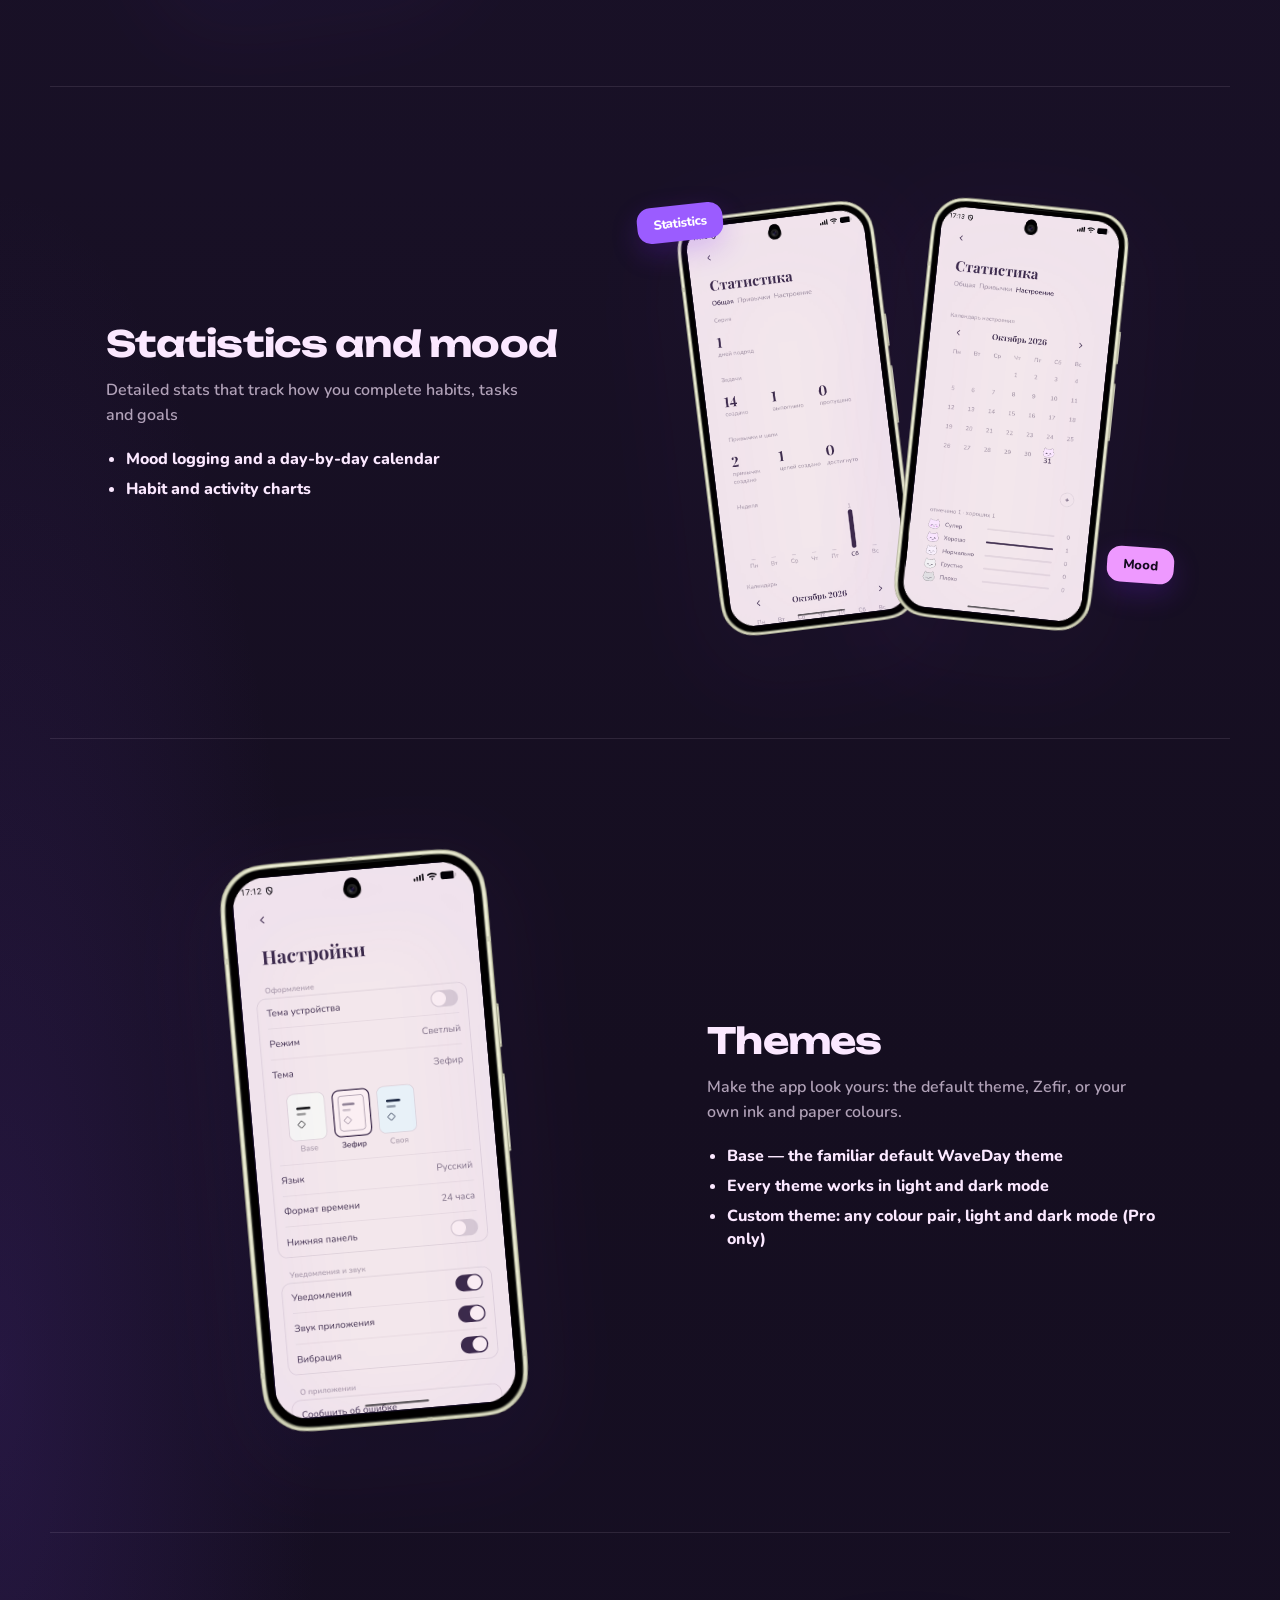
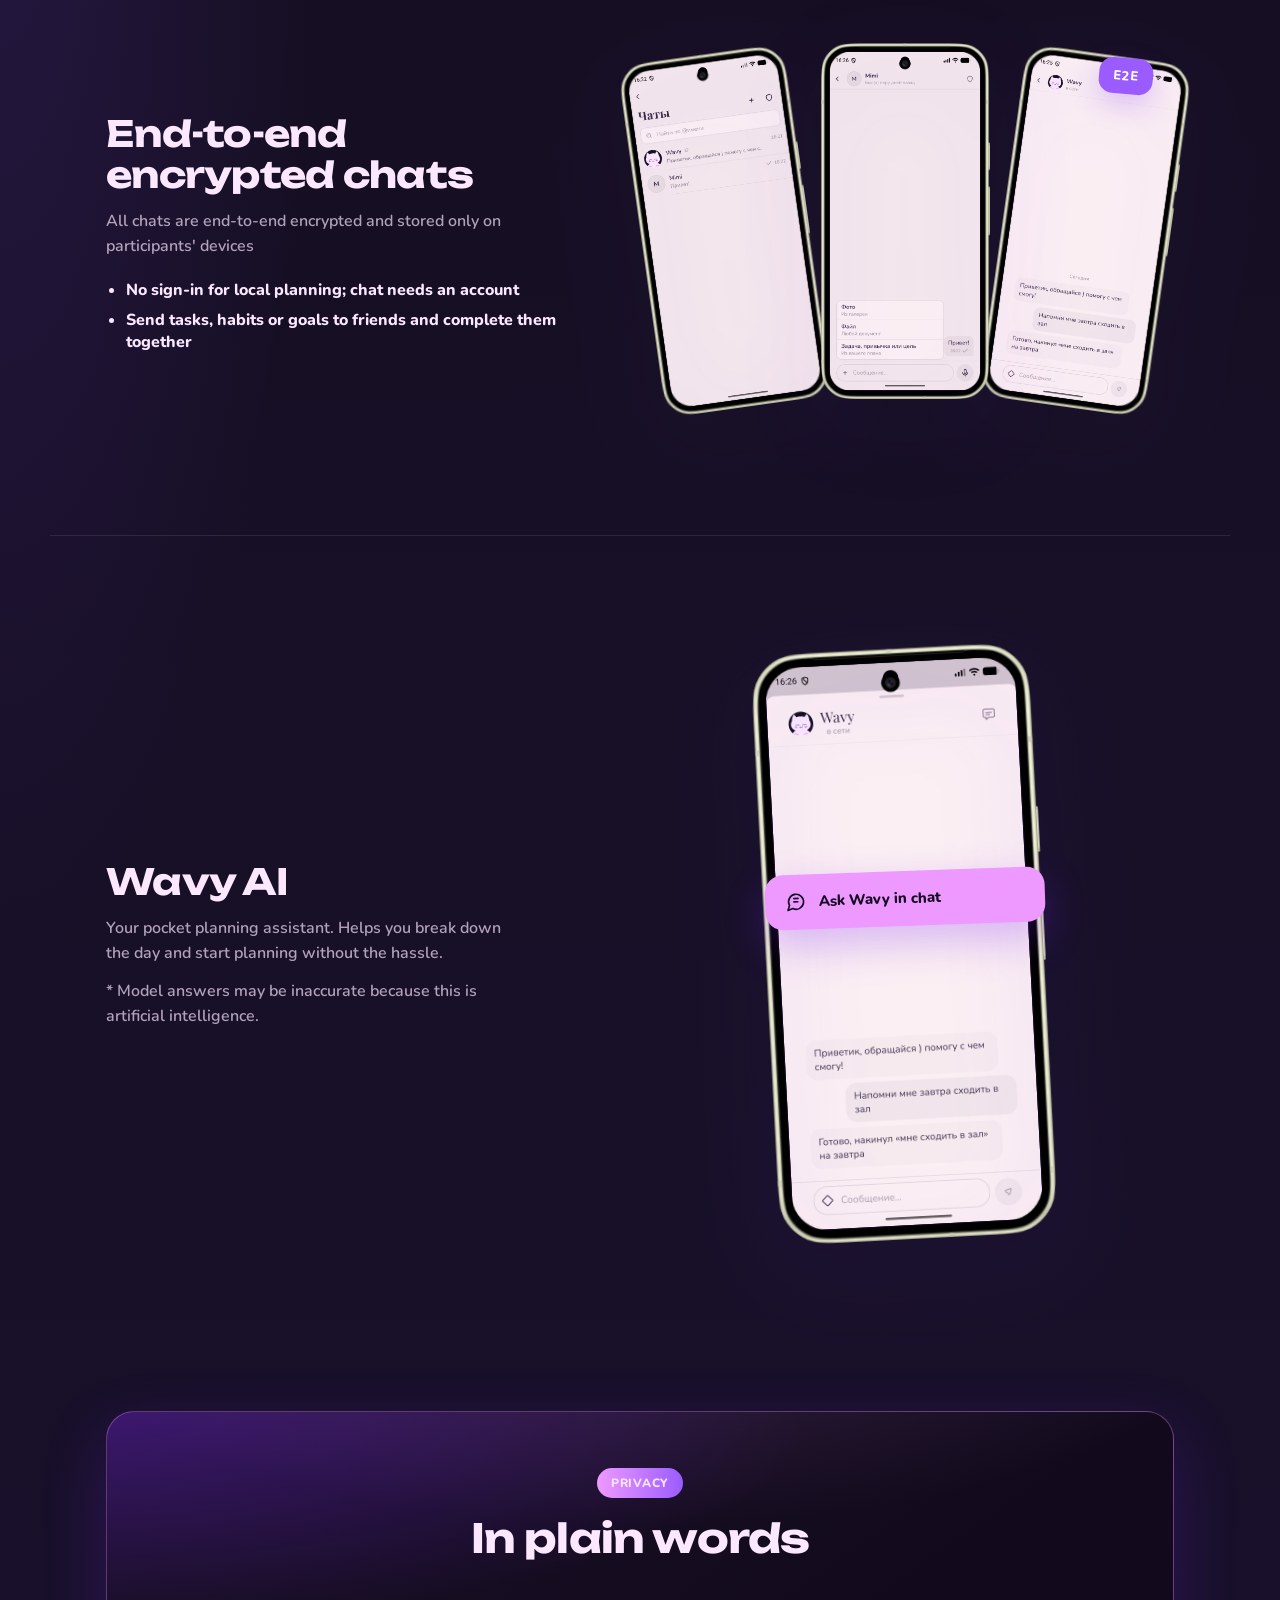
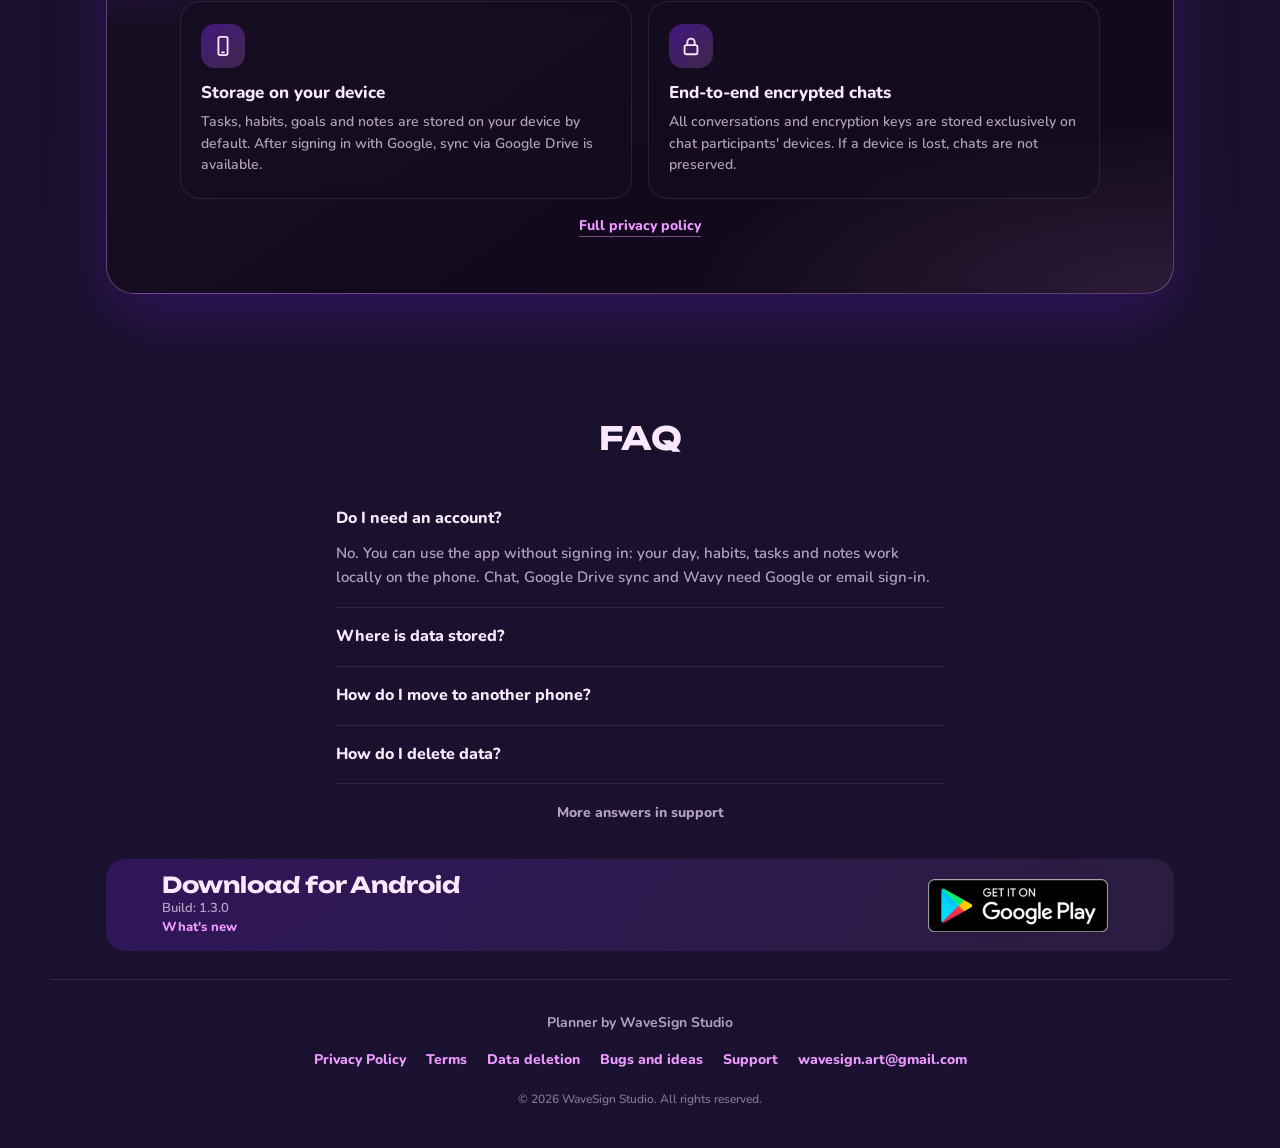
==== commit 9309ca15: "Move download panel and update build label" ====
--- a/index.html
+++ b/index.html
@@ -63,7 +63,7 @@
           <div class="cta-band cta-band--inline">
             <div>
               <h2 data-i18n="ctaTitle">Скачать для Android</h2>
-              <p data-i18n="ctaLead">Тестовая сборка: 1.3.0</p>
+              <p data-i18n="ctaLead">Сборка: 1.3.0</p>
               <p class="cta-band__changelog"><a href="whats-new/" data-i18n="whatsNew">Что нового</a></p>
             </div>
             <a class="store-badge store-badge--lg" id="playBtn" href="#download" data-i18n-aria="playBadgeAria" aria-label="Get it on Google Play">
@@ -266,7 +266,7 @@
       <section class="cta-band" id="download">
         <div>
           <h2 data-i18n="ctaTitle">Скачать для Android</h2>
-          <p data-i18n="ctaLead">Тестовая сборка: 1.3.0</p>
+          <p data-i18n="ctaLead">Сборка: 1.3.0</p>
           <p class="cta-band__changelog"><a href="whats-new/" data-i18n="whatsNew">Что нового</a></p>
         </div>
         <a class="store-badge store-badge--lg" id="playBtn2" href="#download" data-i18n-aria="playBadgeAria" aria-label="Get it on Google Play">
--- a/css/site.css
+++ b/css/site.css
@@ -744,8 +744,7 @@
   align-self:center;
 }
 .cta-band--inline{
-  margin-top:auto;
-  margin-bottom:auto;
+  margin:24px 0 0;
   padding:14px clamp(16px,3vw,22px);
   width:100%;
   max-width:100%;
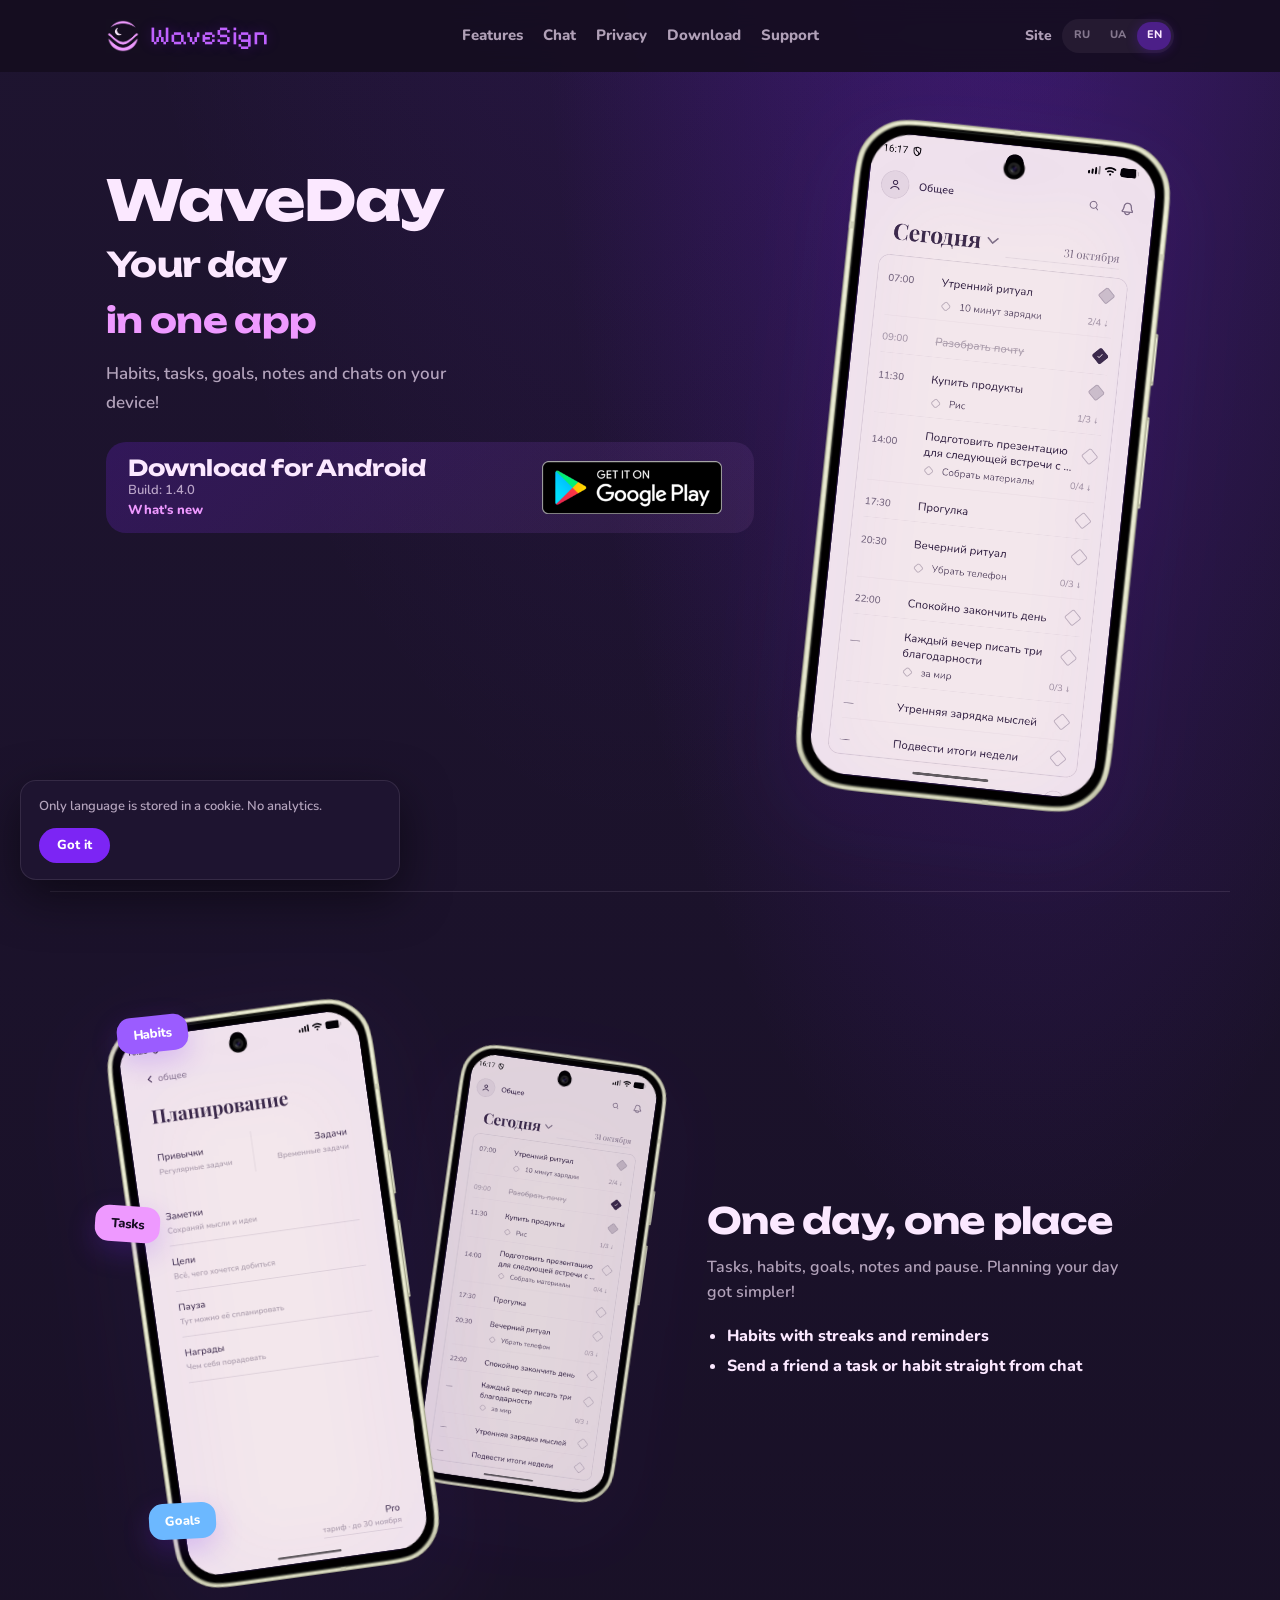
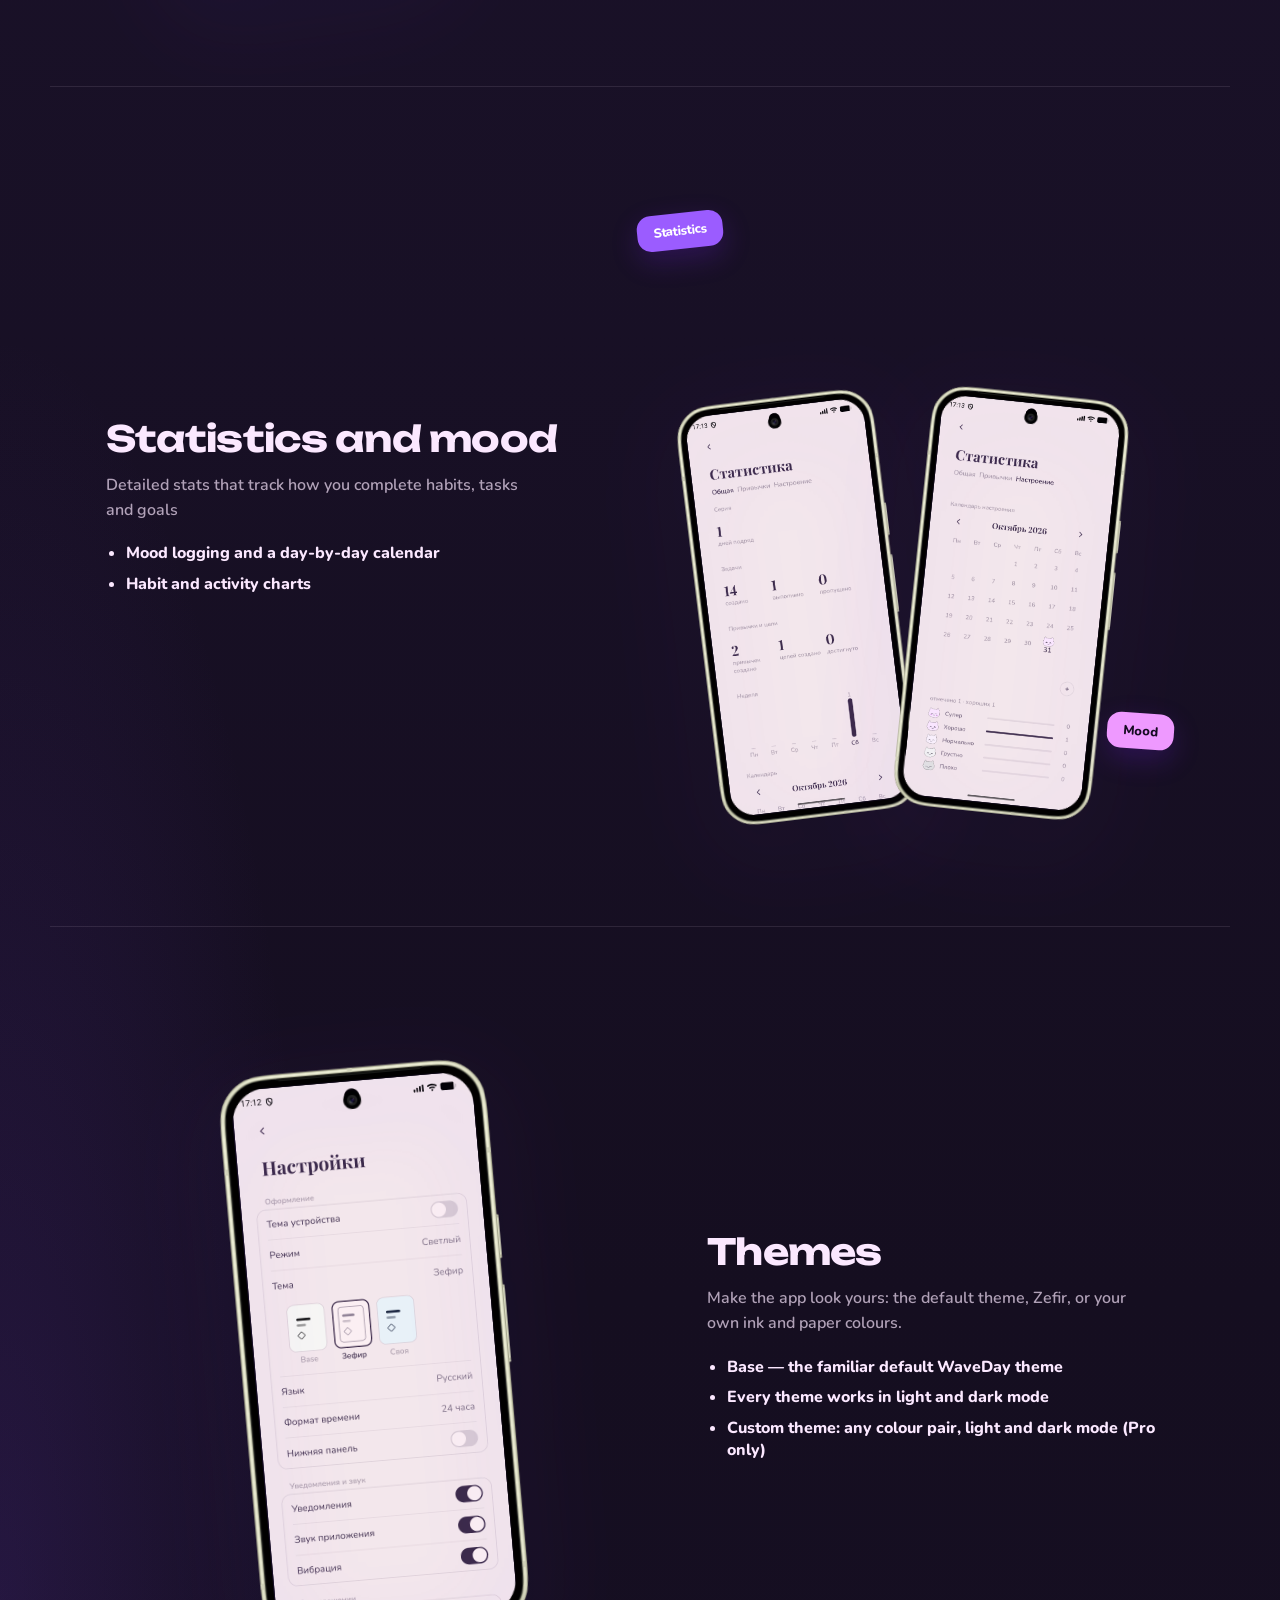
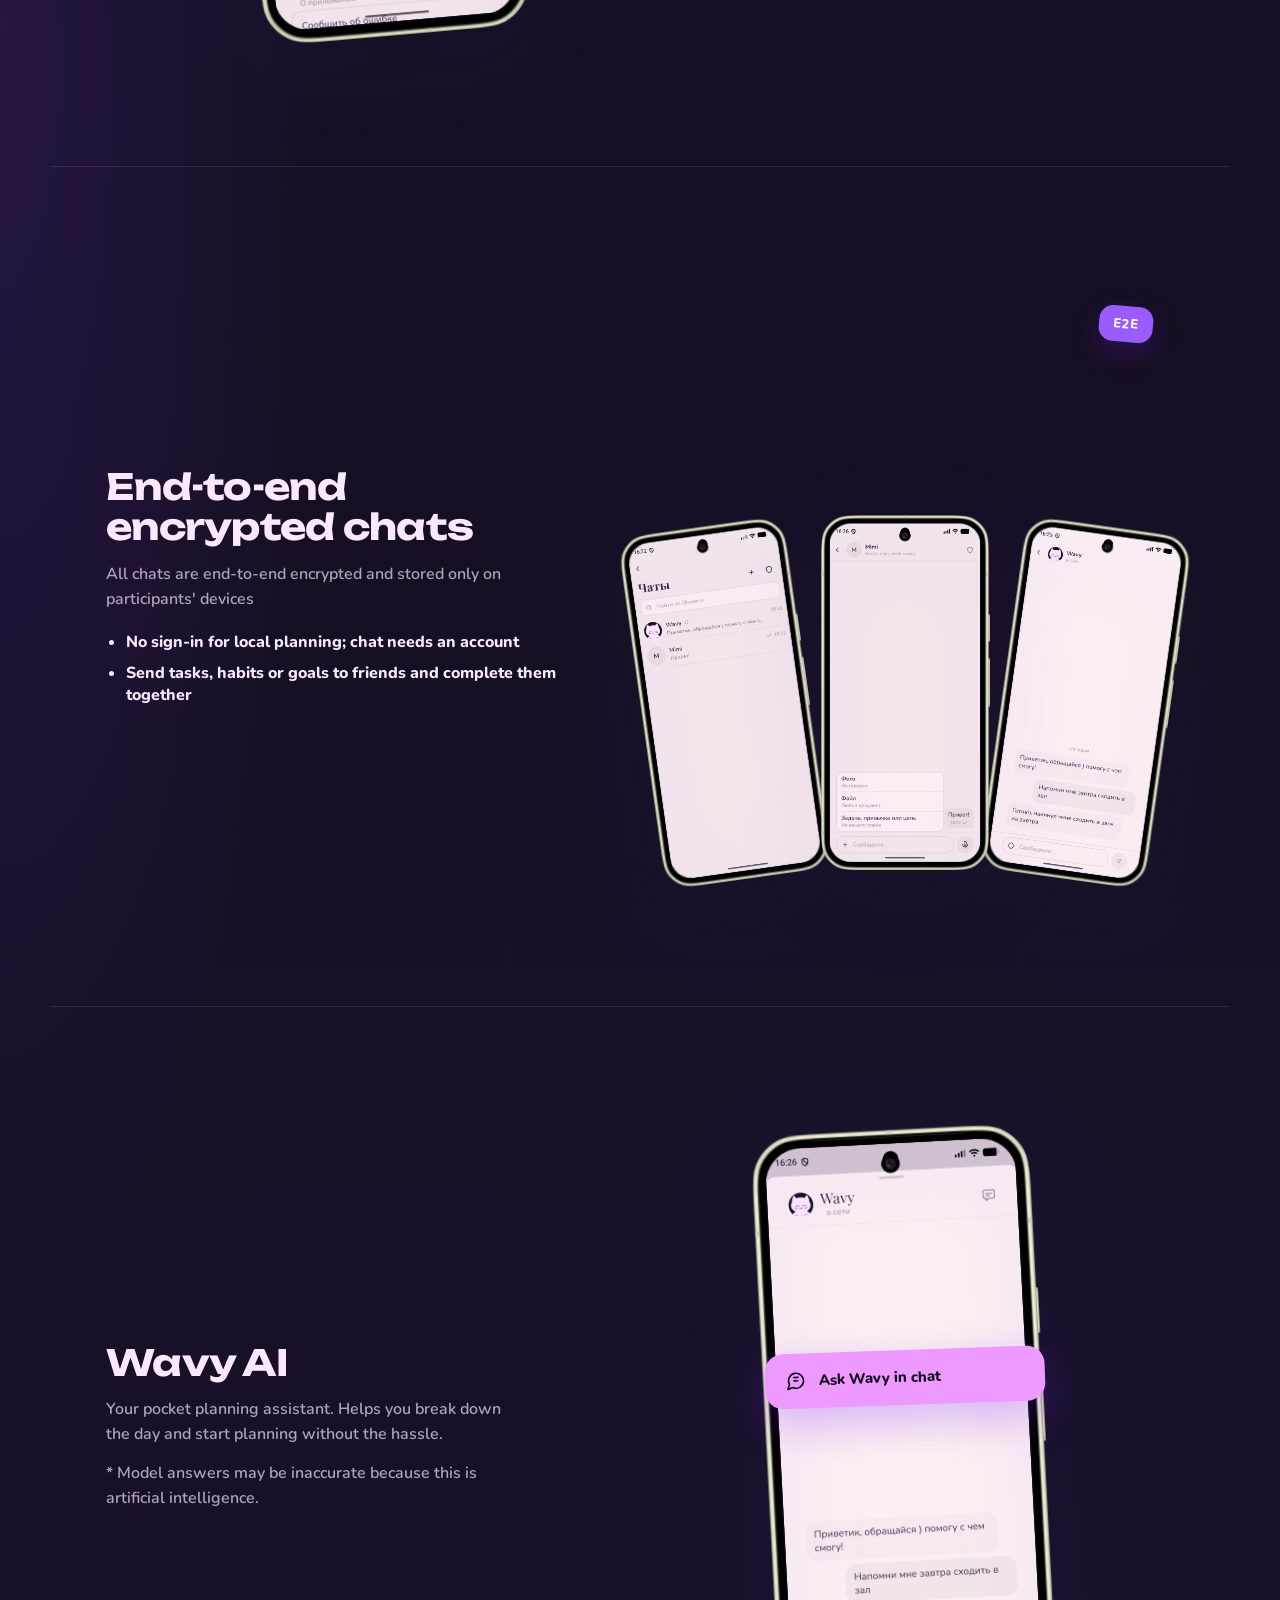
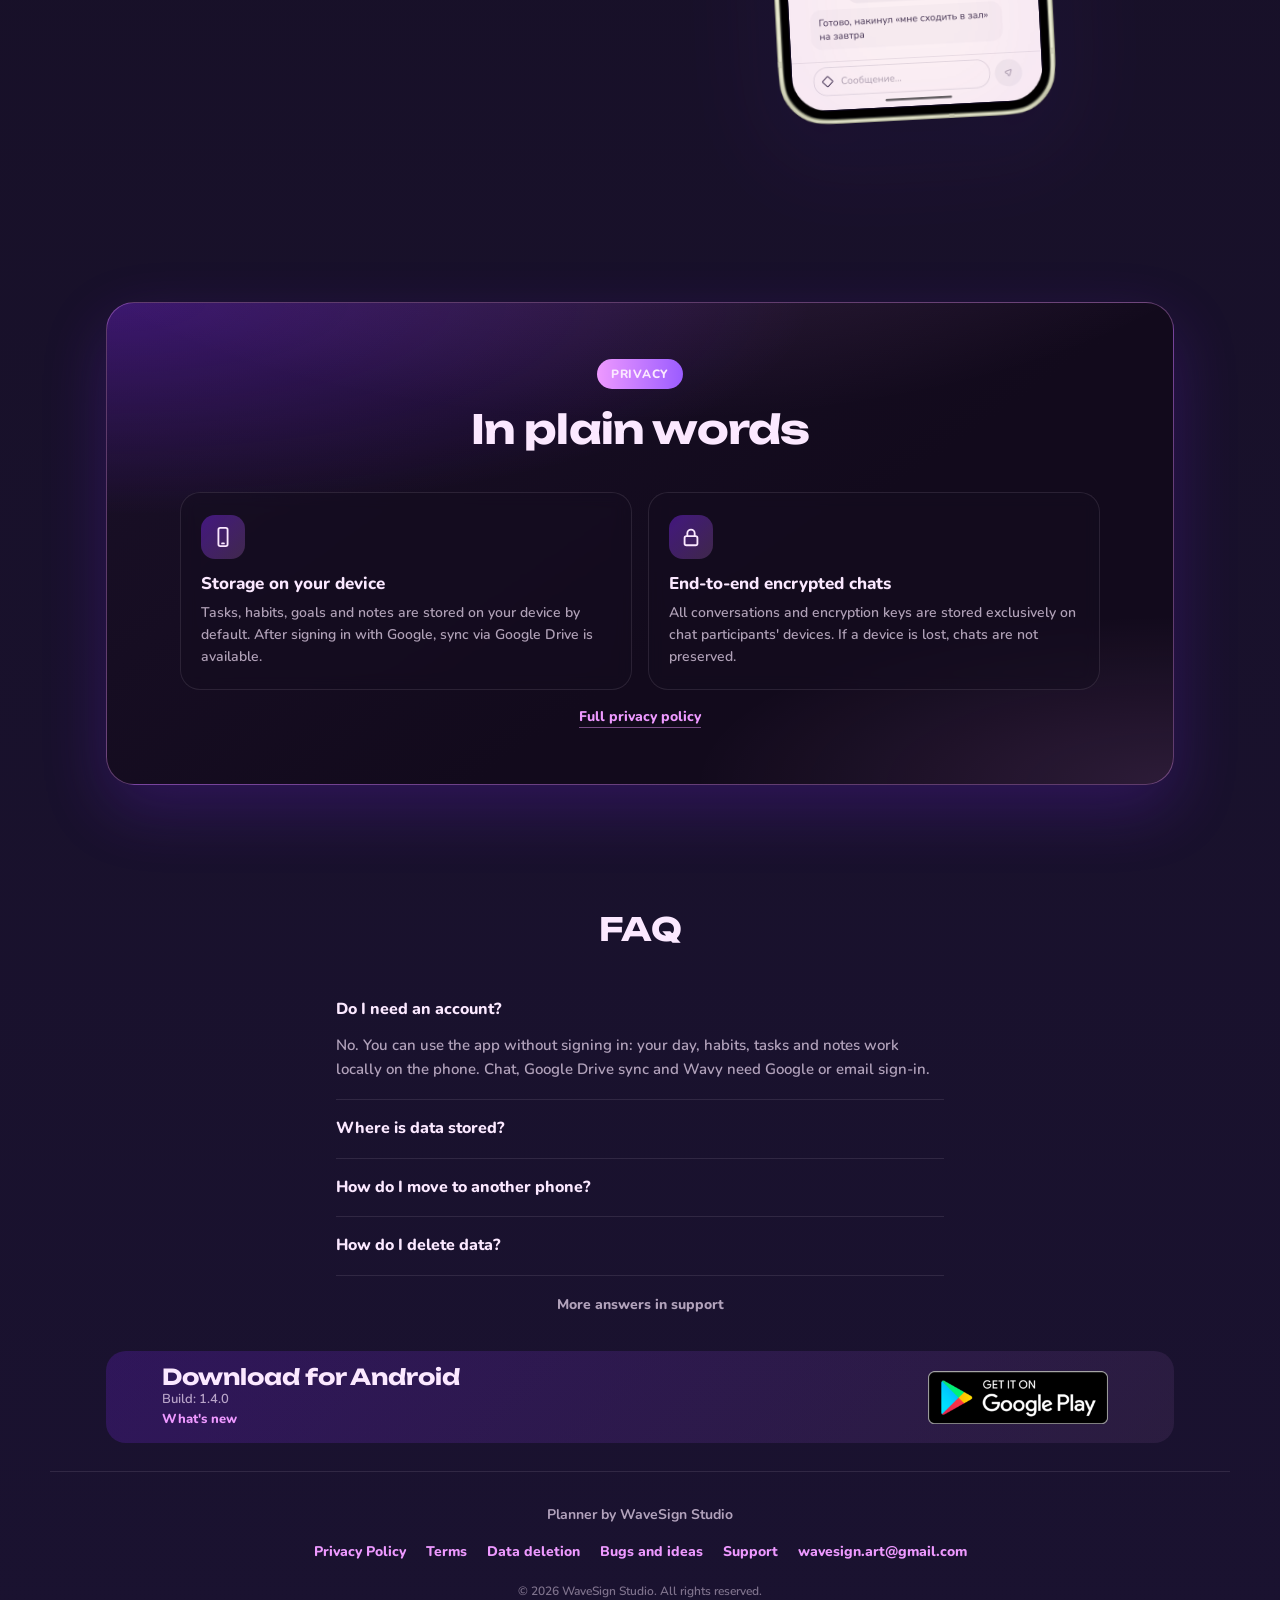
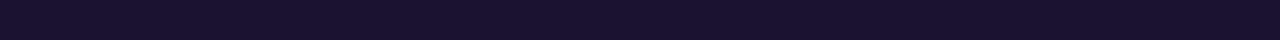
==== commit 6c672405: "Add WaveDay 1.4.0 release notes" ====
--- a/index.html
+++ b/index.html
@@ -63,7 +63,7 @@
           <div class="cta-band cta-band--inline">
             <div>
               <h2 data-i18n="ctaTitle">Скачать для Android</h2>
-              <p data-i18n="ctaLead">Сборка: 1.3.0</p>
+              <p data-i18n="ctaLead">Сборка: 1.4.0</p>
               <p class="cta-band__changelog"><a href="whats-new/" data-i18n="whatsNew">Что нового</a></p>
             </div>
             <a class="store-badge store-badge--lg" id="playBtn" href="#download" data-i18n-aria="playBadgeAria" aria-label="Get it on Google Play">
@@ -266,7 +266,7 @@
       <section class="cta-band" id="download">
         <div>
           <h2 data-i18n="ctaTitle">Скачать для Android</h2>
-          <p data-i18n="ctaLead">Сборка: 1.3.0</p>
+          <p data-i18n="ctaLead">Сборка: 1.4.0</p>
           <p class="cta-band__changelog"><a href="whats-new/" data-i18n="whatsNew">Что нового</a></p>
         </div>
         <a class="store-badge store-badge--lg" id="playBtn2" href="#download" data-i18n-aria="playBadgeAria" aria-label="Get it on Google Play">
--- a/css/site.css
+++ b/css/site.css
@@ -18,6 +18,8 @@
   --pad:clamp(20px,5vw,56px);
   --radius-card:clamp(28px,4vw,48px);
   --bar-h:72px;
+  --showcase-band:840px;
+  --showcase-scene:520px;
   color-scheme:dark;
 }
 
@@ -459,7 +461,7 @@
   justify-content:center;
   align-items:flex-end;
   gap:clamp(6px,2.5vw,14px);
-  min-height:clamp(300px,44vw,380px);
+  min-height:var(--showcase-scene);
   padding-inline:0;
 }
 #stats .showcase__scene--phones .device--stats-back,
@@ -489,7 +491,7 @@
   align-items:flex-end;
   justify-content:center;
   gap:clamp(4px,1.2vw,12px);
-  min-height:clamp(300px,36vw,400px);
+  min-height:var(--showcase-scene);
   padding:20px 4px 16px;
   overflow:visible;
 }
@@ -521,7 +523,7 @@
   margin-bottom:10px;
 }
 .showcase__scene--themes{
-  min-height:clamp(300px,44vw,380px);
+  min-height:var(--showcase-scene);
 }
 .showcase__scene--themes .device--themes{
   --phone-w:min(78%,270px);
@@ -567,7 +569,7 @@
   display:flex;
   justify-content:center;
   align-items:center;
-  min-height:clamp(300px,36vw,400px);
+  min-height:var(--showcase-scene);
   padding:12px 4px 16px;
 }
 #wavy .device--wavy-single{
@@ -587,6 +589,23 @@
   margin:0;
   pointer-events:none;
   box-shadow:0 16px 40px rgba(124,37,244,.28);
+}
+
+@media(min-width:961px){
+  #stats,
+  #themes,
+  #chat,
+  #wavy{
+    min-height:var(--showcase-band);
+    align-items:center;
+  }
+  #stats .showcase__scene,
+  #themes .showcase__scene,
+  #chat .showcase__scene,
+  #wavy .showcase__scene{
+    align-self:stretch;
+    min-height:var(--showcase-scene);
+  }
 }
 
 /* Privacy highlight */
@@ -811,6 +830,12 @@
   .bar__nav{display:none}
   .menu-toggle{display:flex}
   .lang{padding:5px 4px}
+  #stats,
+  #themes,
+  #chat,
+  #wavy{
+    min-height:0;
+  }
   .hero{
     grid-template-columns:1fr;
     padding-top:clamp(20px,4.5vw,32px);
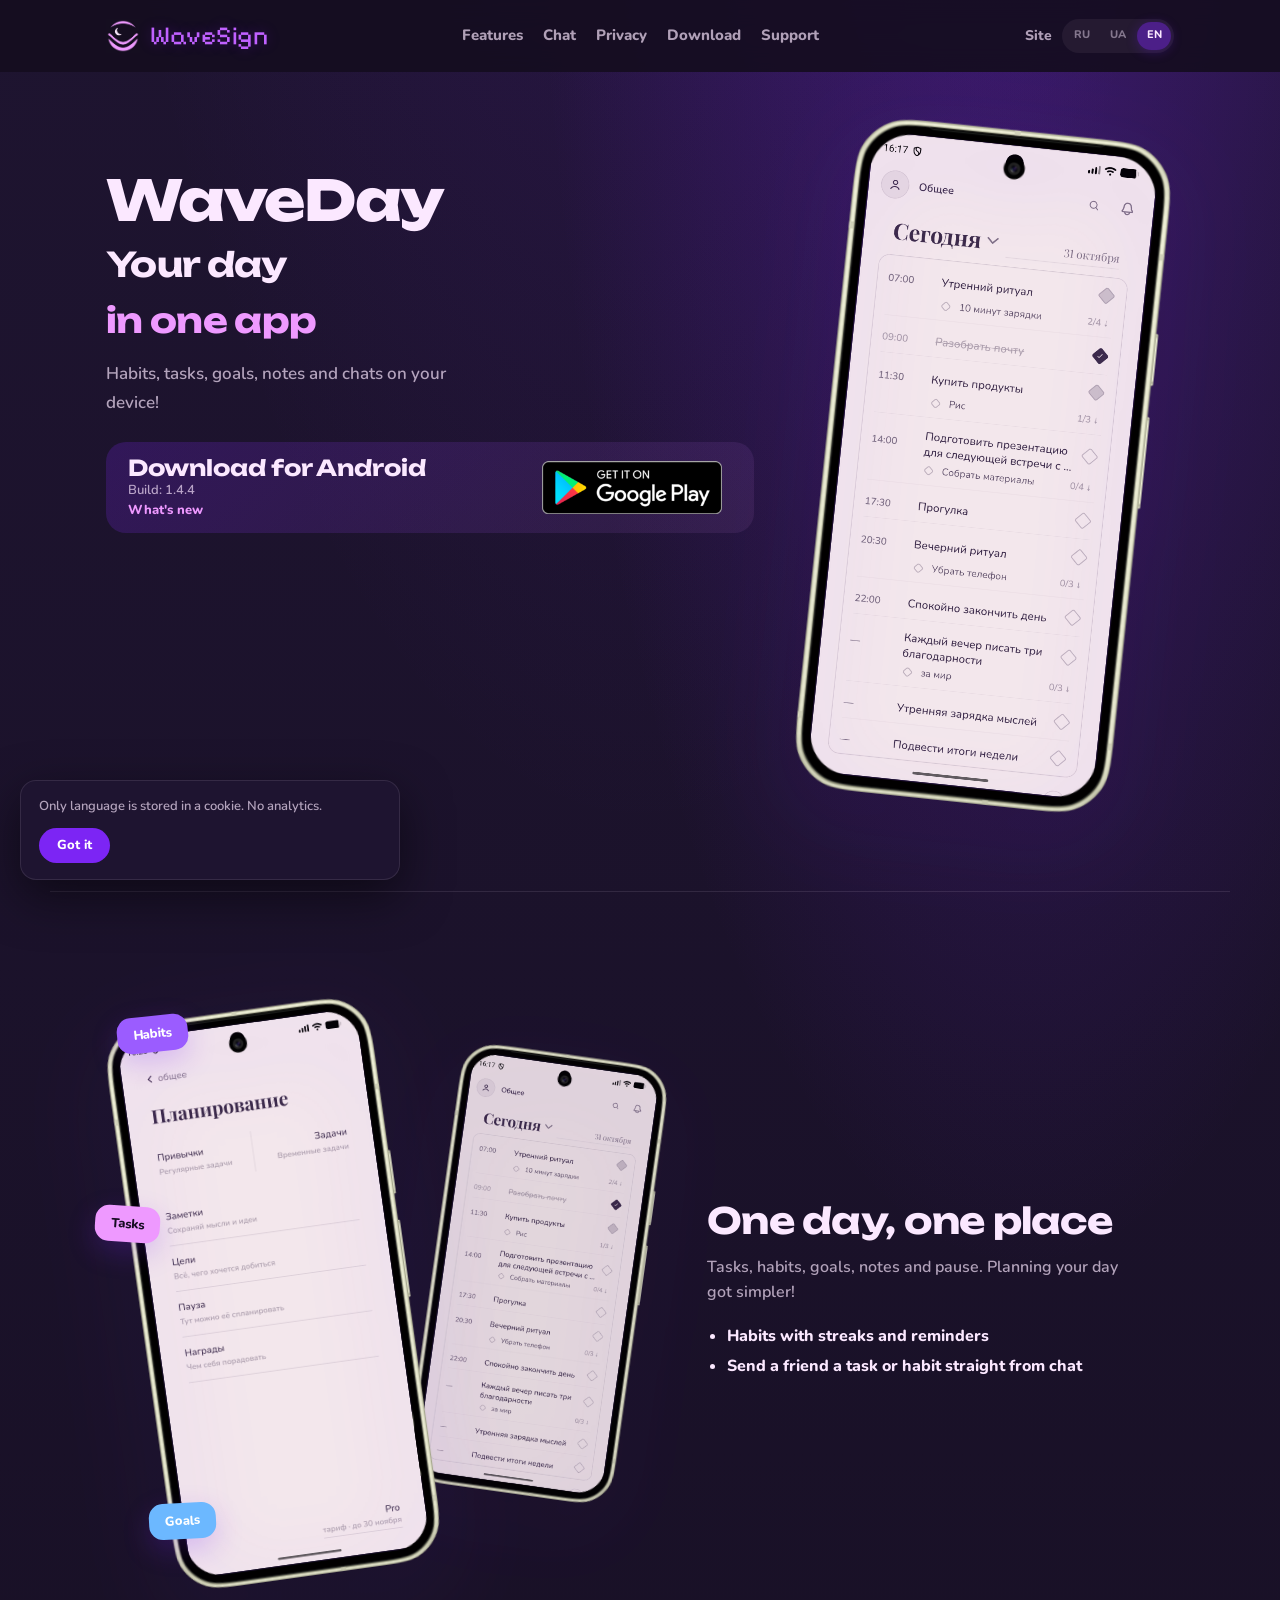
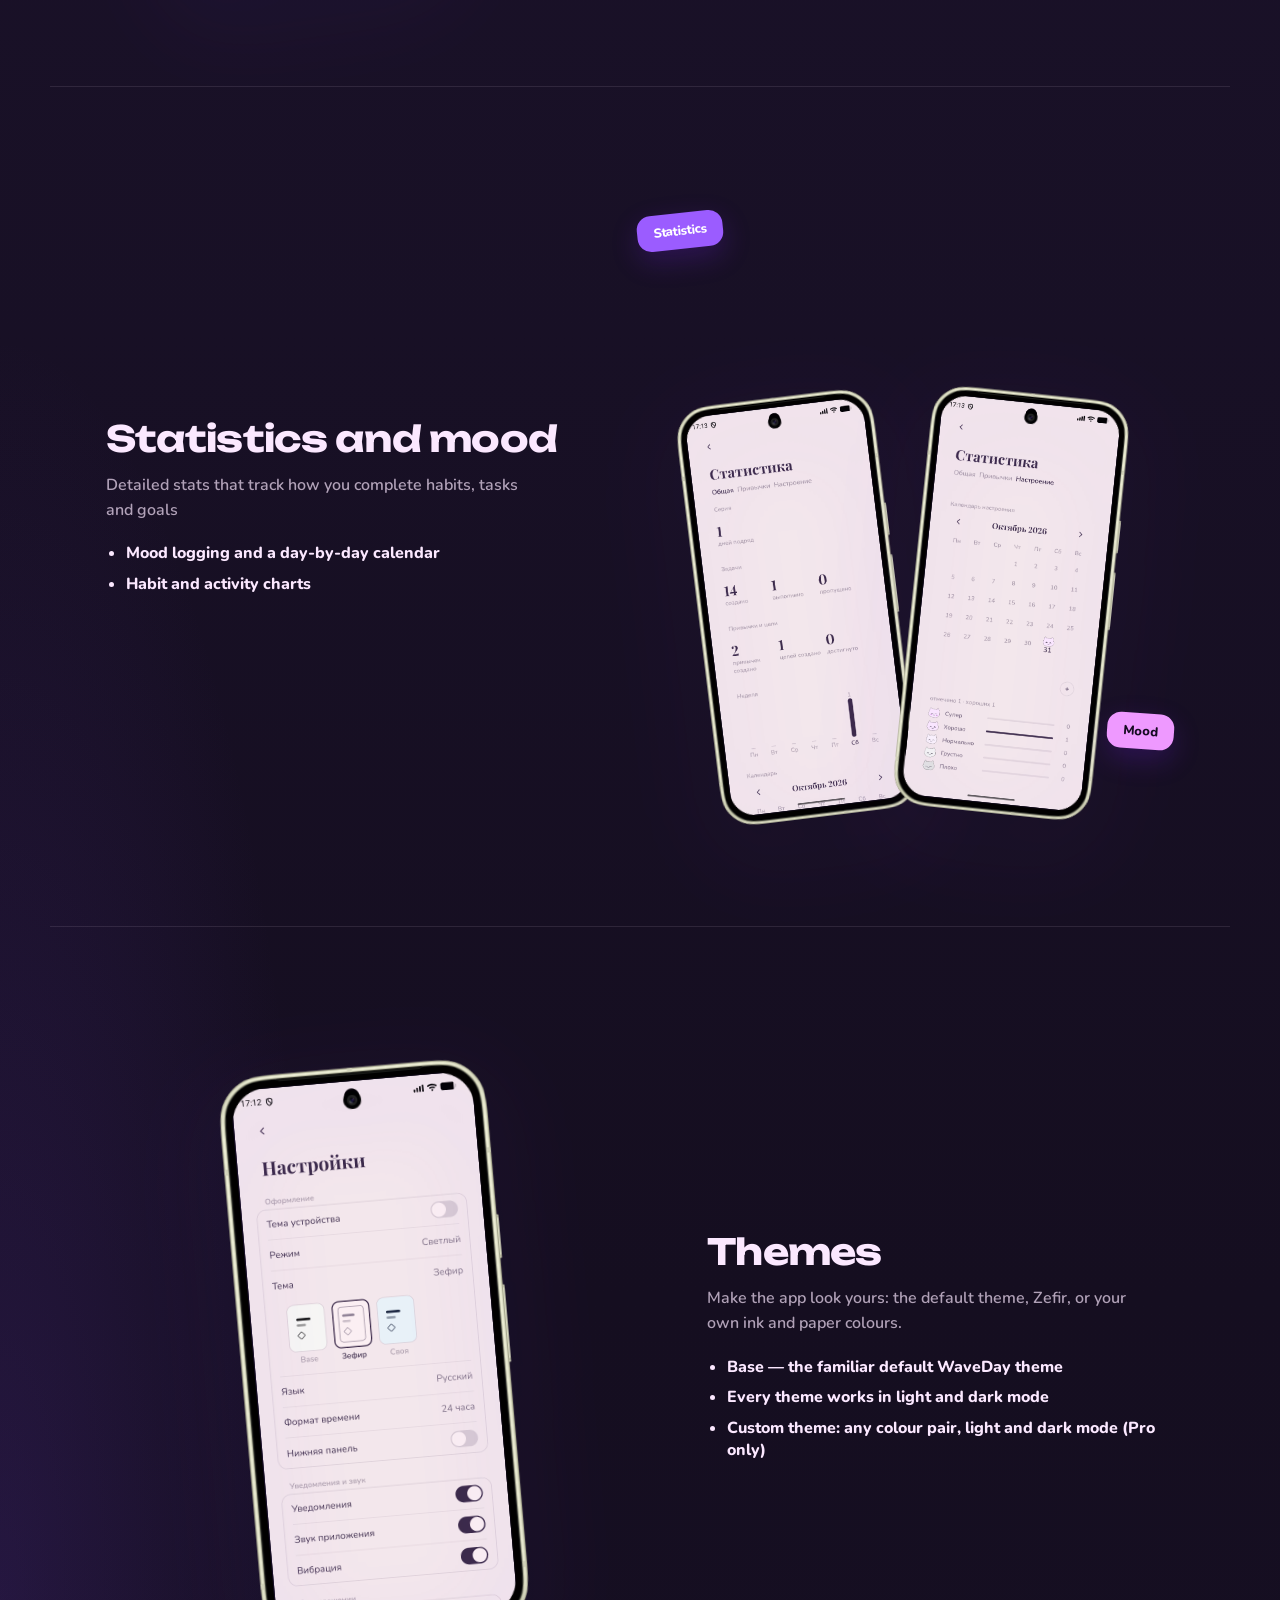
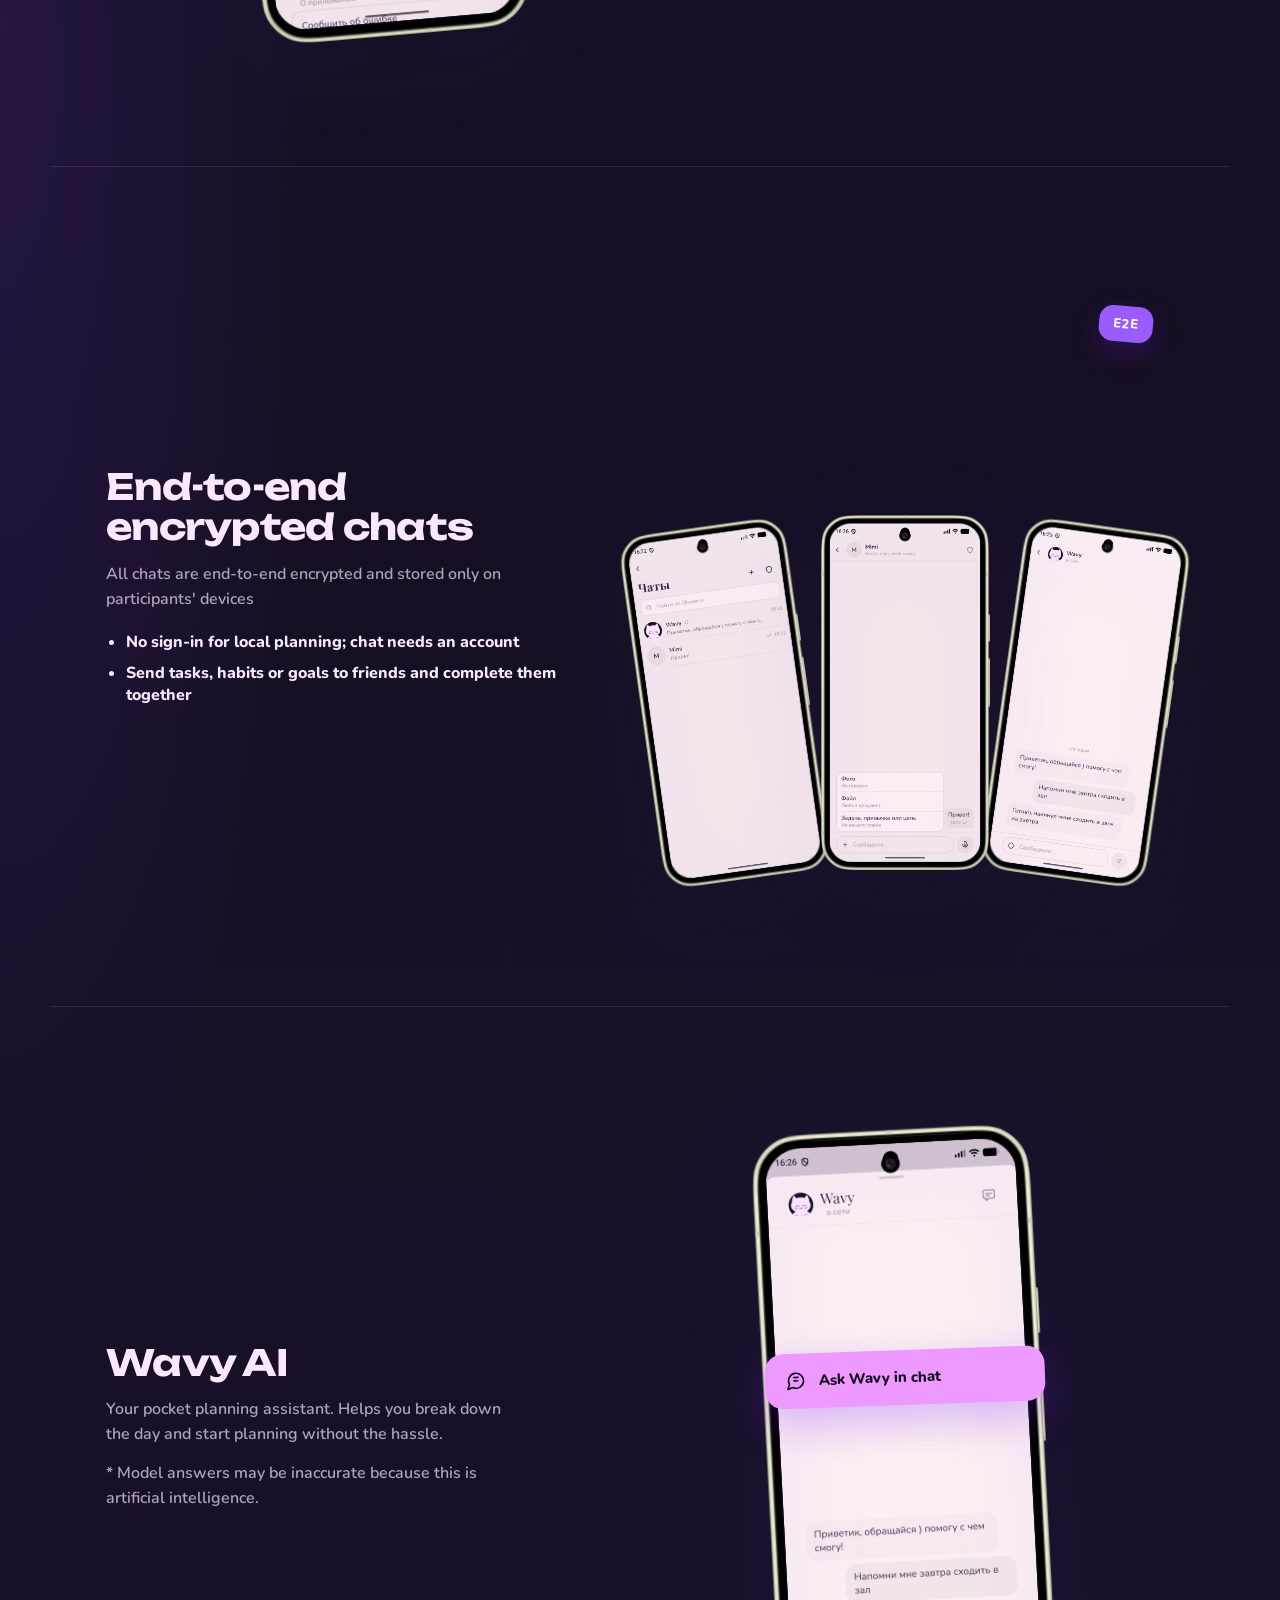
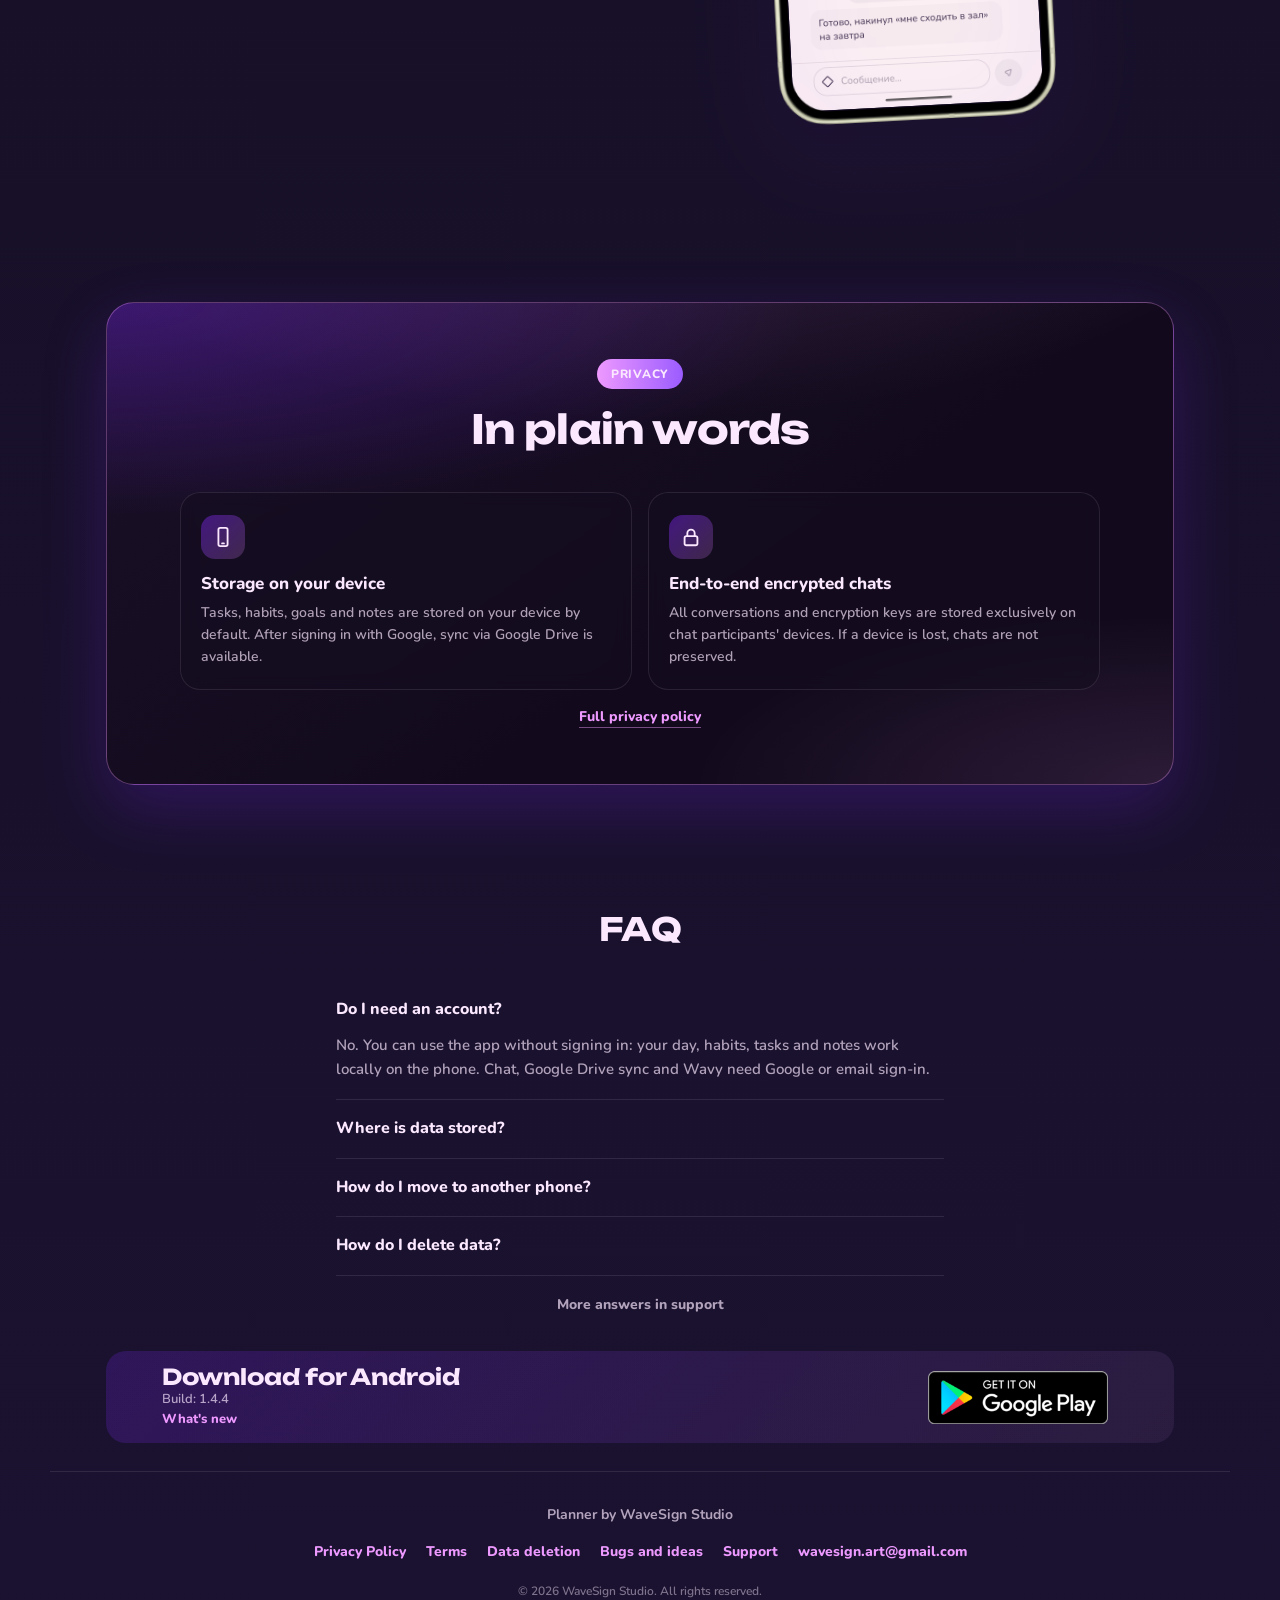
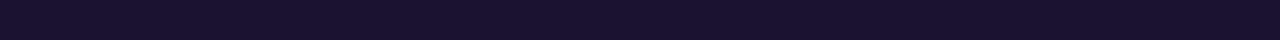
==== commit 58ef09b8: "Add WaveDay 1.4.4 release notes" ====
--- a/index.html
+++ b/index.html
@@ -63,7 +63,7 @@
           <div class="cta-band cta-band--inline">
             <div>
               <h2 data-i18n="ctaTitle">Скачать для Android</h2>
-              <p data-i18n="ctaLead">Сборка: 1.4.0</p>
+              <p data-i18n="ctaLead">Сборка: 1.4.4</p>
               <p class="cta-band__changelog"><a href="whats-new/" data-i18n="whatsNew">Что нового</a></p>
             </div>
             <a class="store-badge store-badge--lg" id="playBtn" href="#download" data-i18n-aria="playBadgeAria" aria-label="Get it on Google Play">
@@ -266,7 +266,7 @@
       <section class="cta-band" id="download">
         <div>
           <h2 data-i18n="ctaTitle">Скачать для Android</h2>
-          <p data-i18n="ctaLead">Сборка: 1.4.0</p>
+          <p data-i18n="ctaLead">Сборка: 1.4.4</p>
           <p class="cta-band__changelog"><a href="whats-new/" data-i18n="whatsNew">Что нового</a></p>
         </div>
         <a class="store-badge store-badge--lg" id="playBtn2" href="#download" data-i18n-aria="playBadgeAria" aria-label="Get it on Google Play">
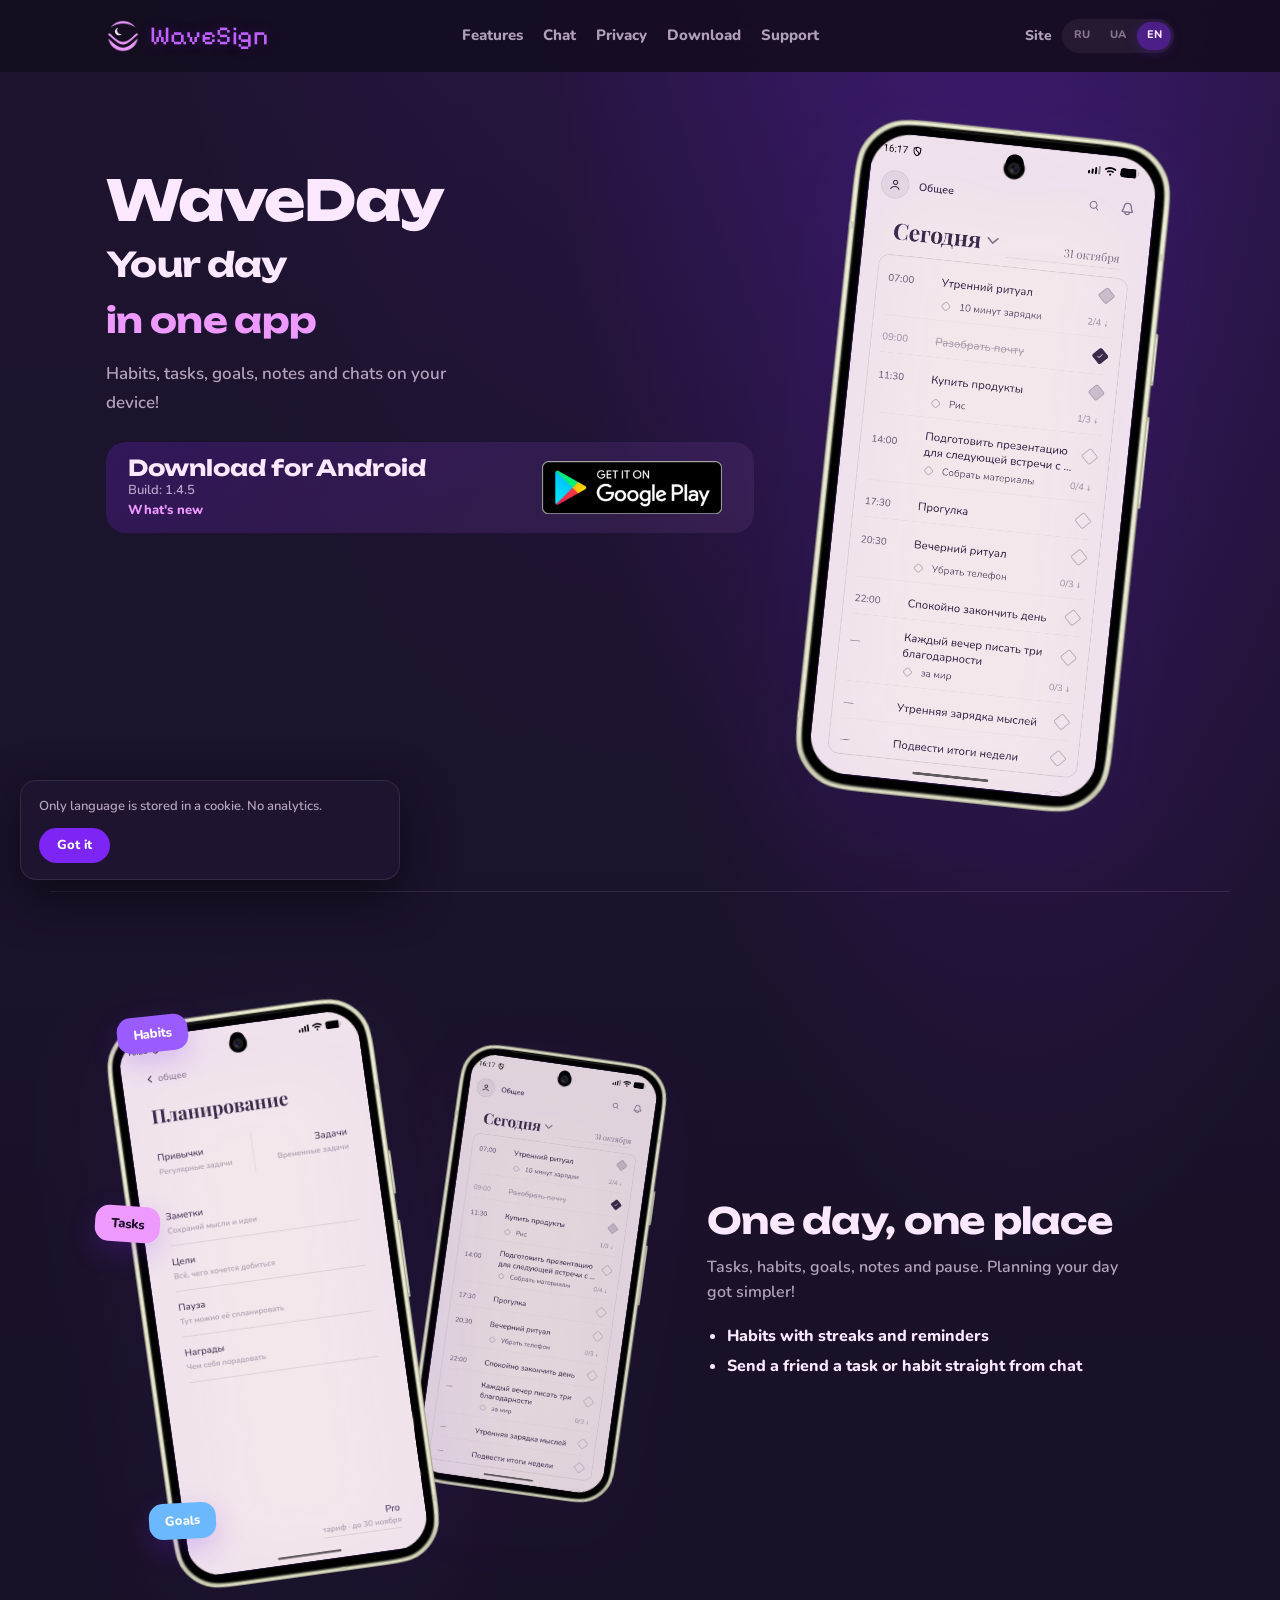
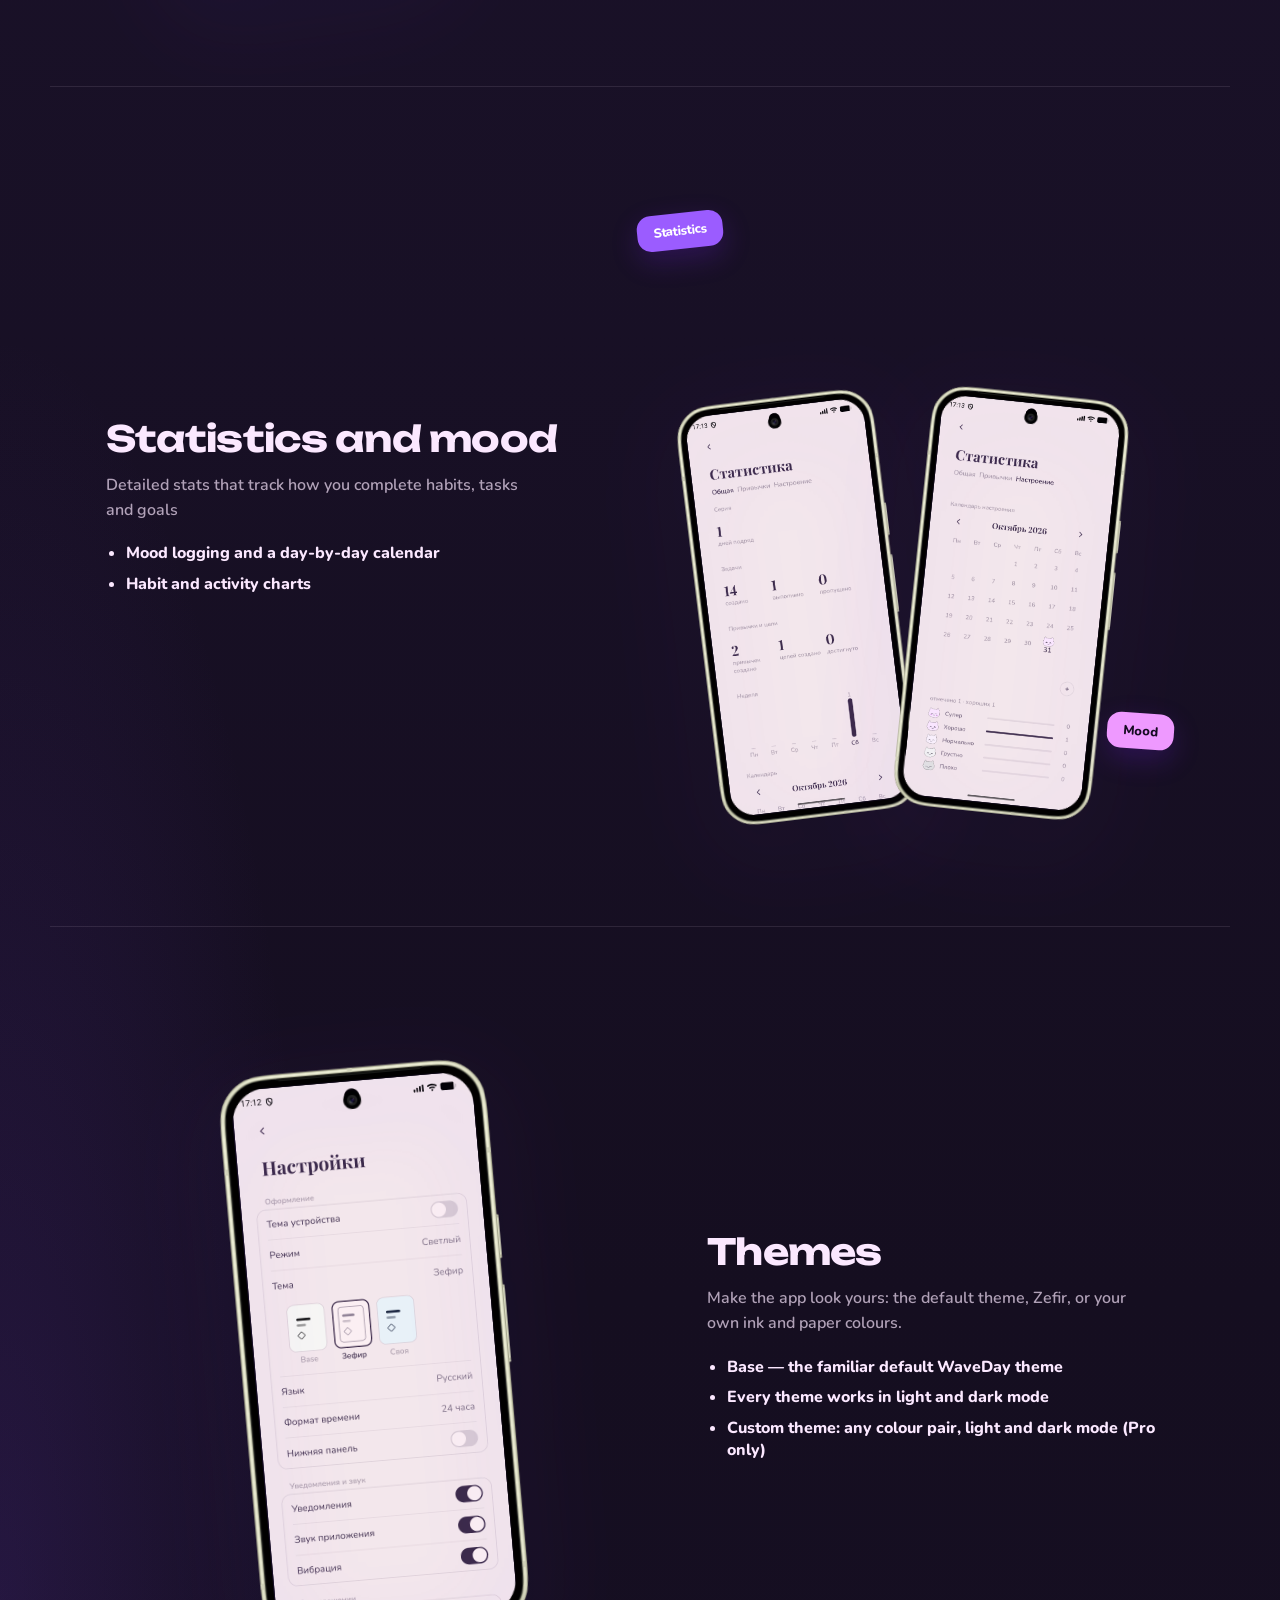
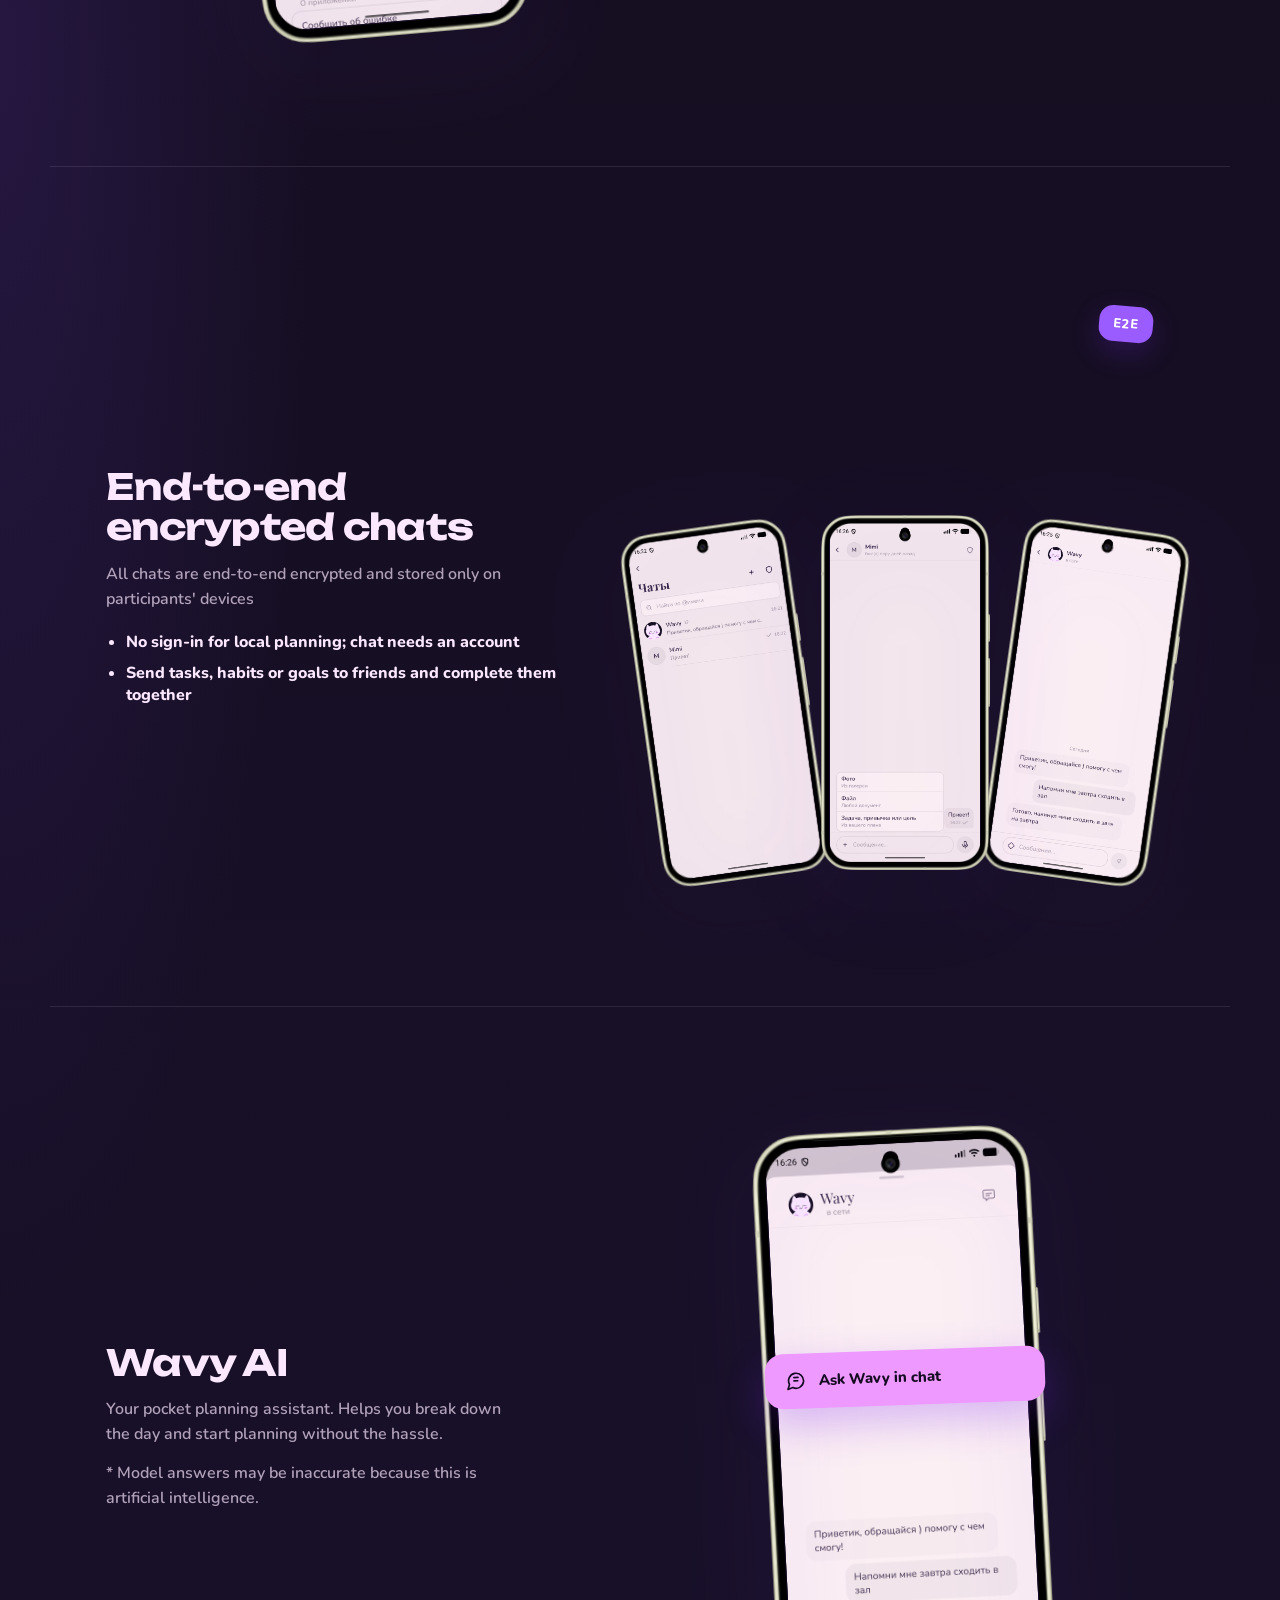
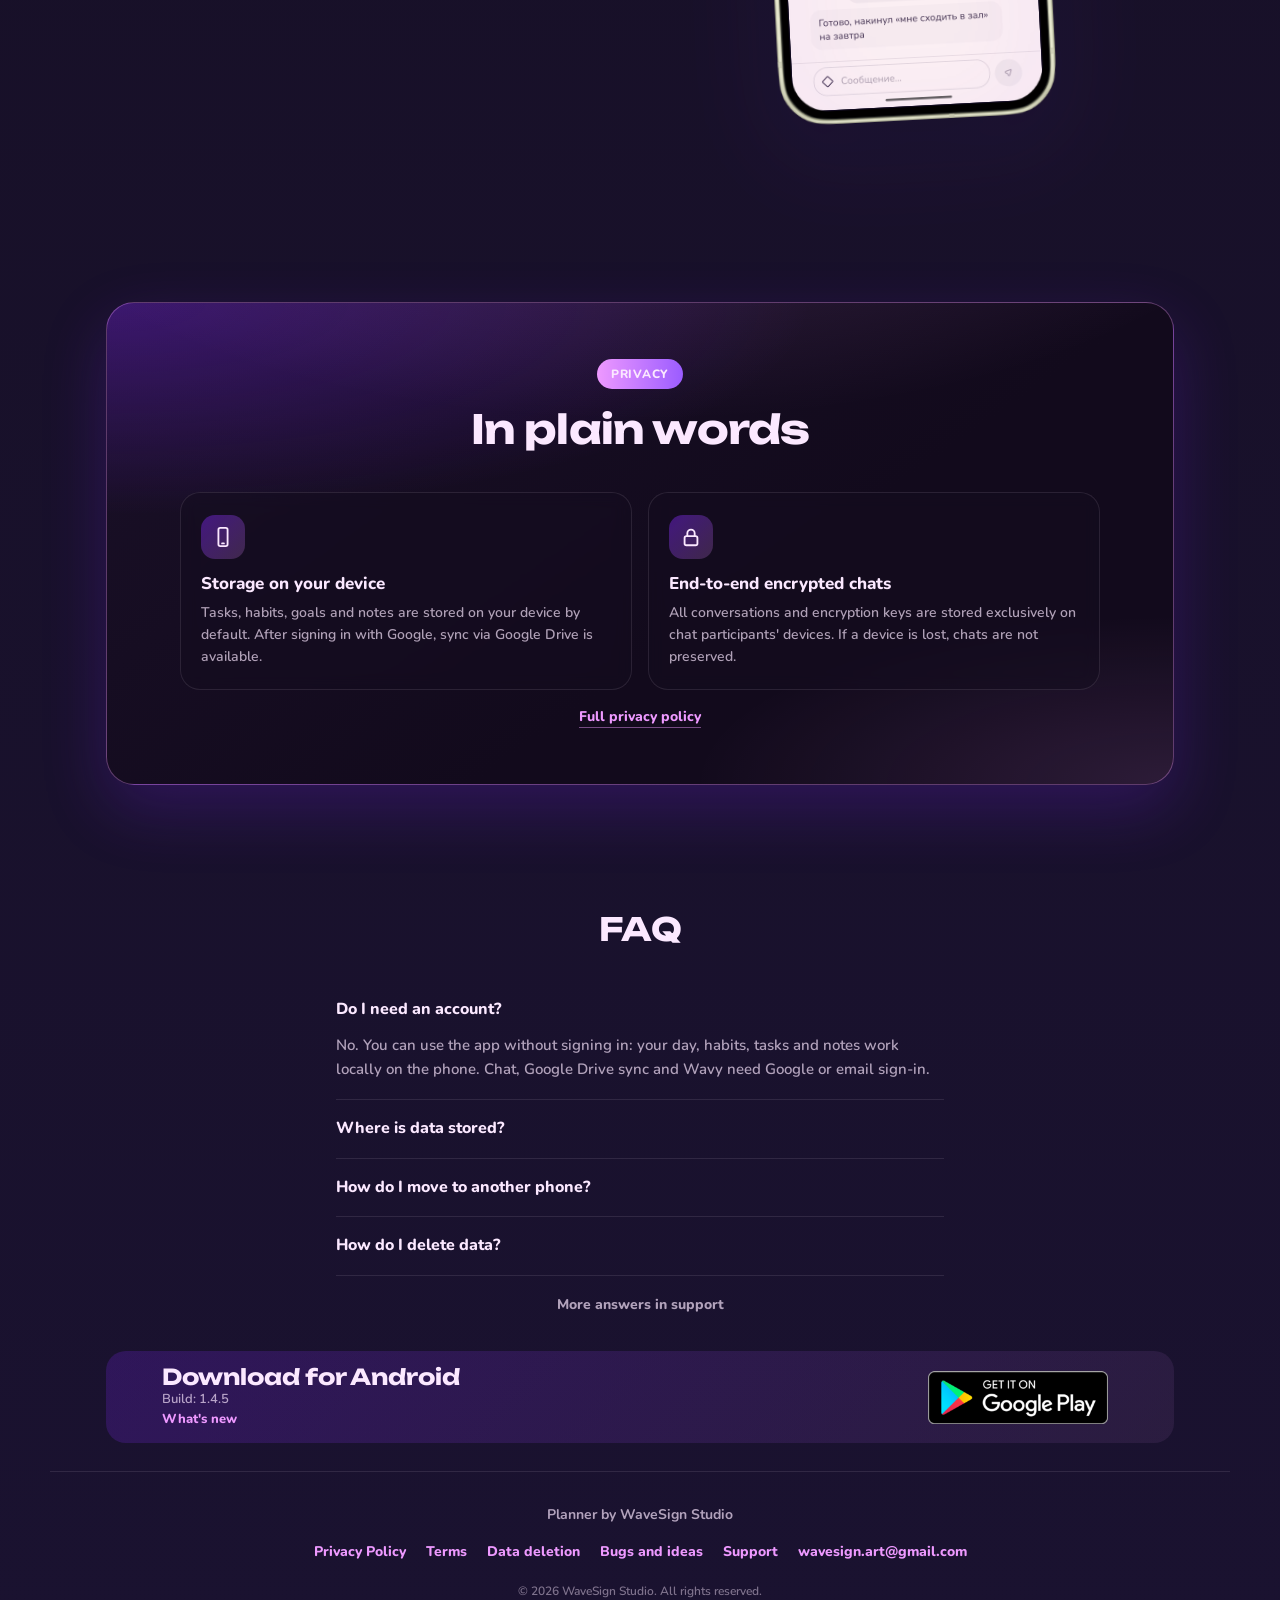
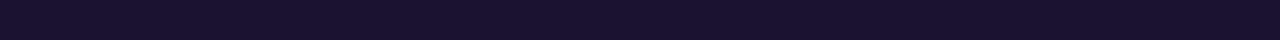
==== commit 664fad4d: "Add WaveDay 1.4.5 release notes" ====
--- a/index.html
+++ b/index.html
@@ -63,7 +63,7 @@
           <div class="cta-band cta-band--inline">
             <div>
               <h2 data-i18n="ctaTitle">Скачать для Android</h2>
-              <p data-i18n="ctaLead">Сборка: 1.4.4</p>
+              <p data-i18n="ctaLead">Сборка: 1.4.5</p>
               <p class="cta-band__changelog"><a href="whats-new/" data-i18n="whatsNew">Что нового</a></p>
             </div>
             <a class="store-badge store-badge--lg" id="playBtn" href="#download" data-i18n-aria="playBadgeAria" aria-label="Get it on Google Play">
@@ -266,7 +266,7 @@
       <section class="cta-band" id="download">
         <div>
           <h2 data-i18n="ctaTitle">Скачать для Android</h2>
-          <p data-i18n="ctaLead">Сборка: 1.4.4</p>
+          <p data-i18n="ctaLead">Сборка: 1.4.5</p>
           <p class="cta-band__changelog"><a href="whats-new/" data-i18n="whatsNew">Что нового</a></p>
         </div>
         <a class="store-badge store-badge--lg" id="playBtn2" href="#download" data-i18n-aria="playBadgeAria" aria-label="Get it on Google Play">
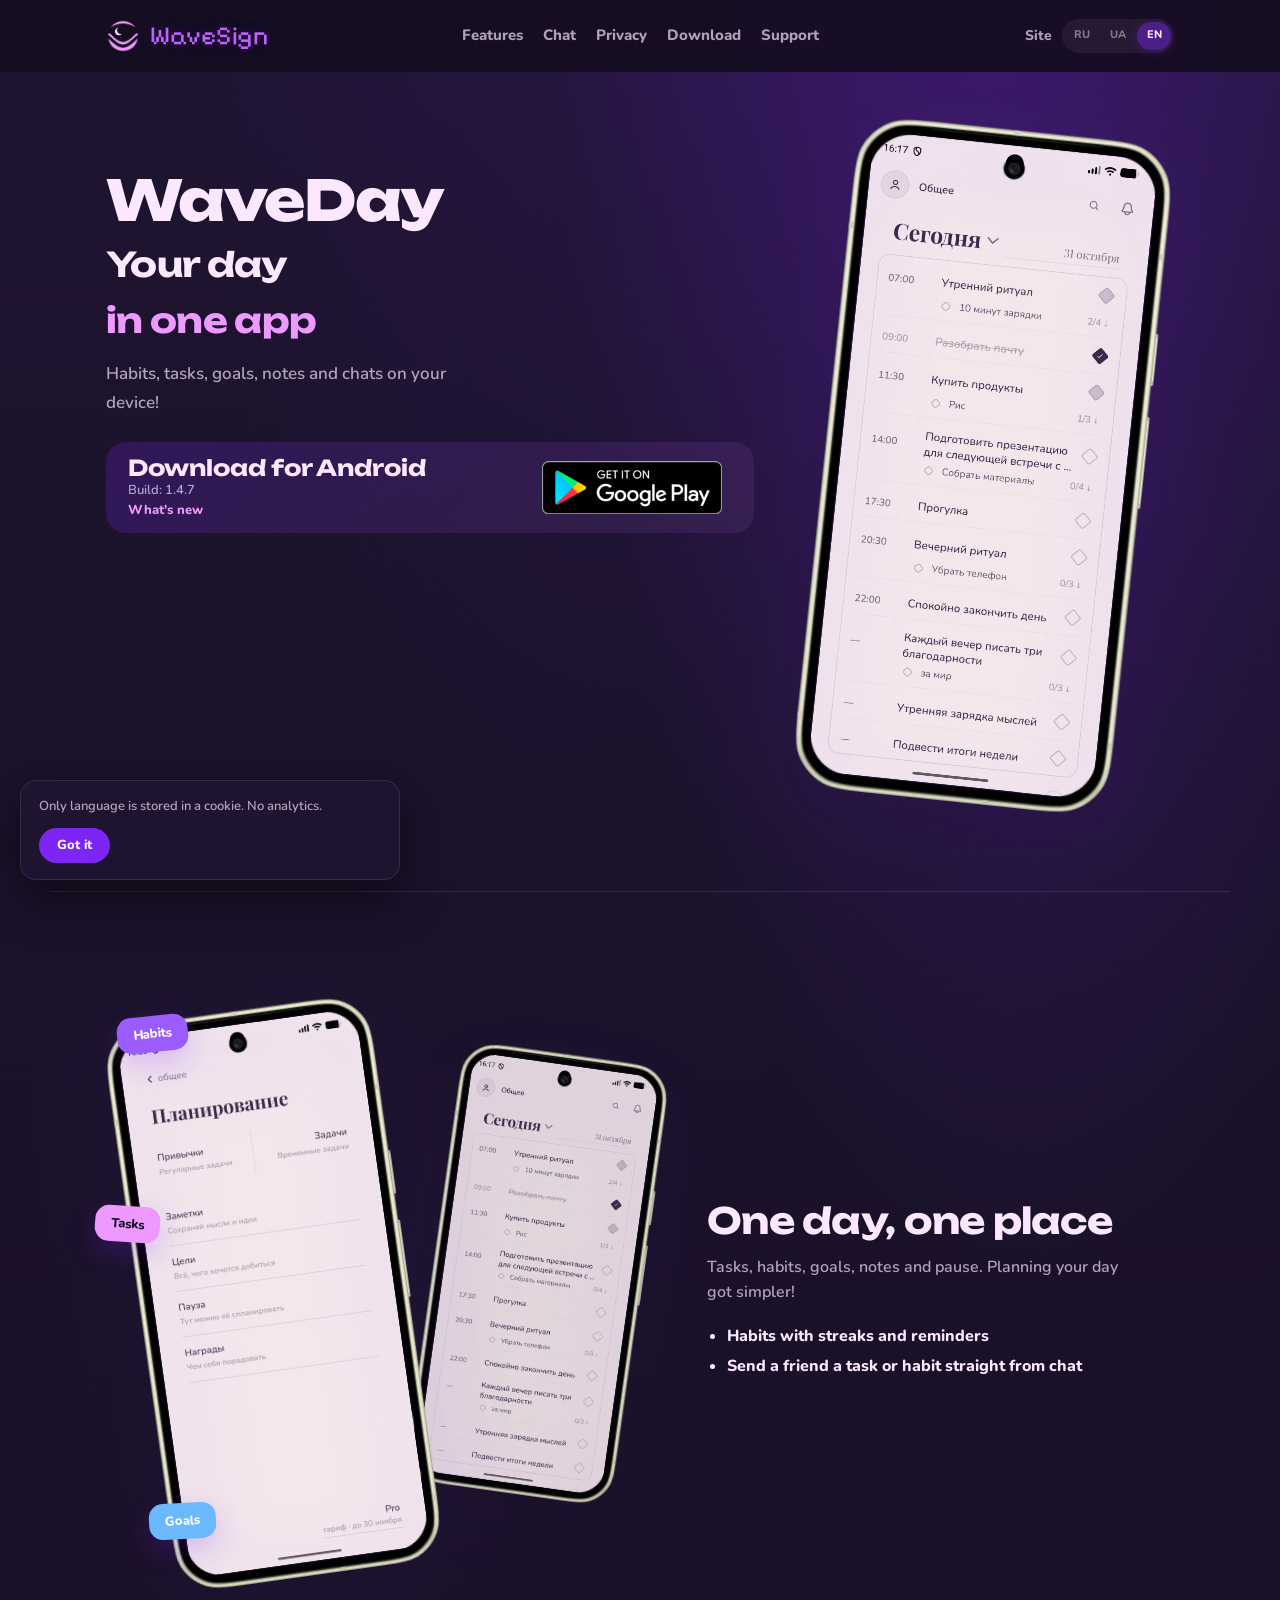
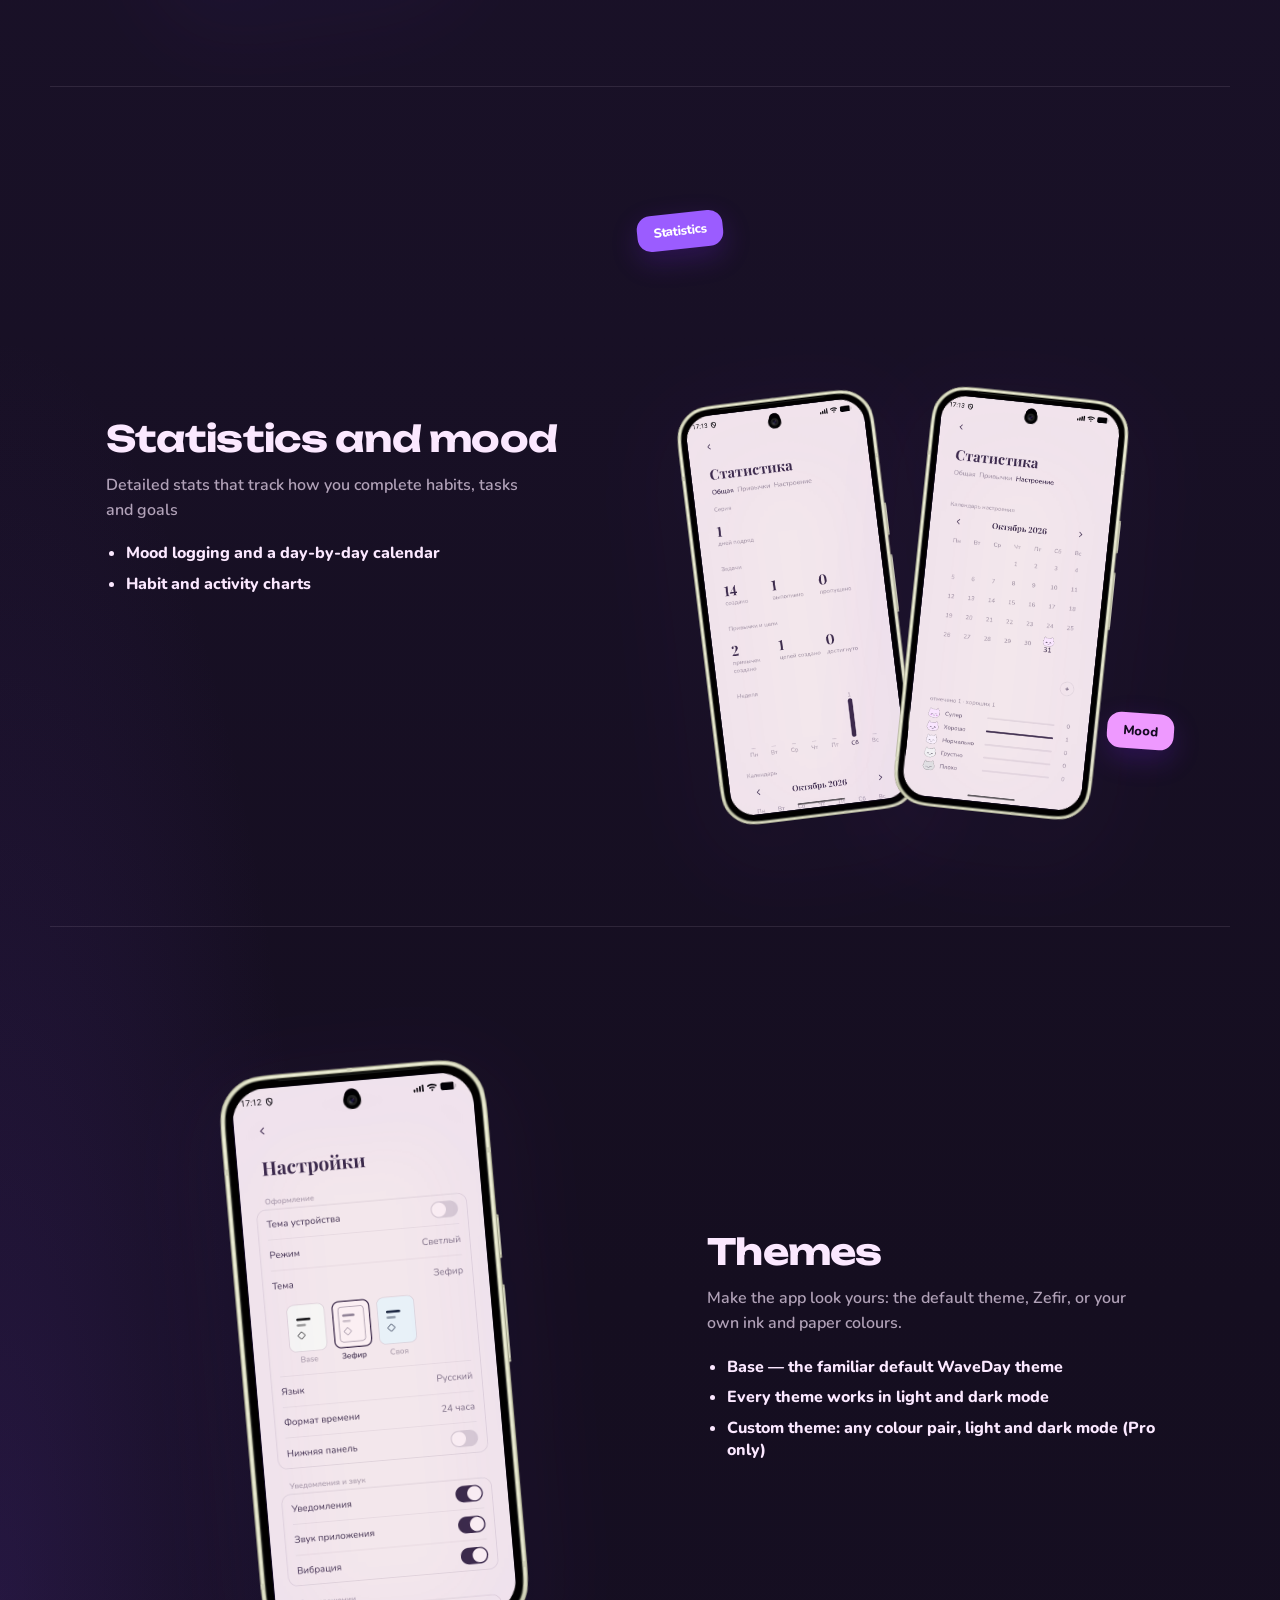
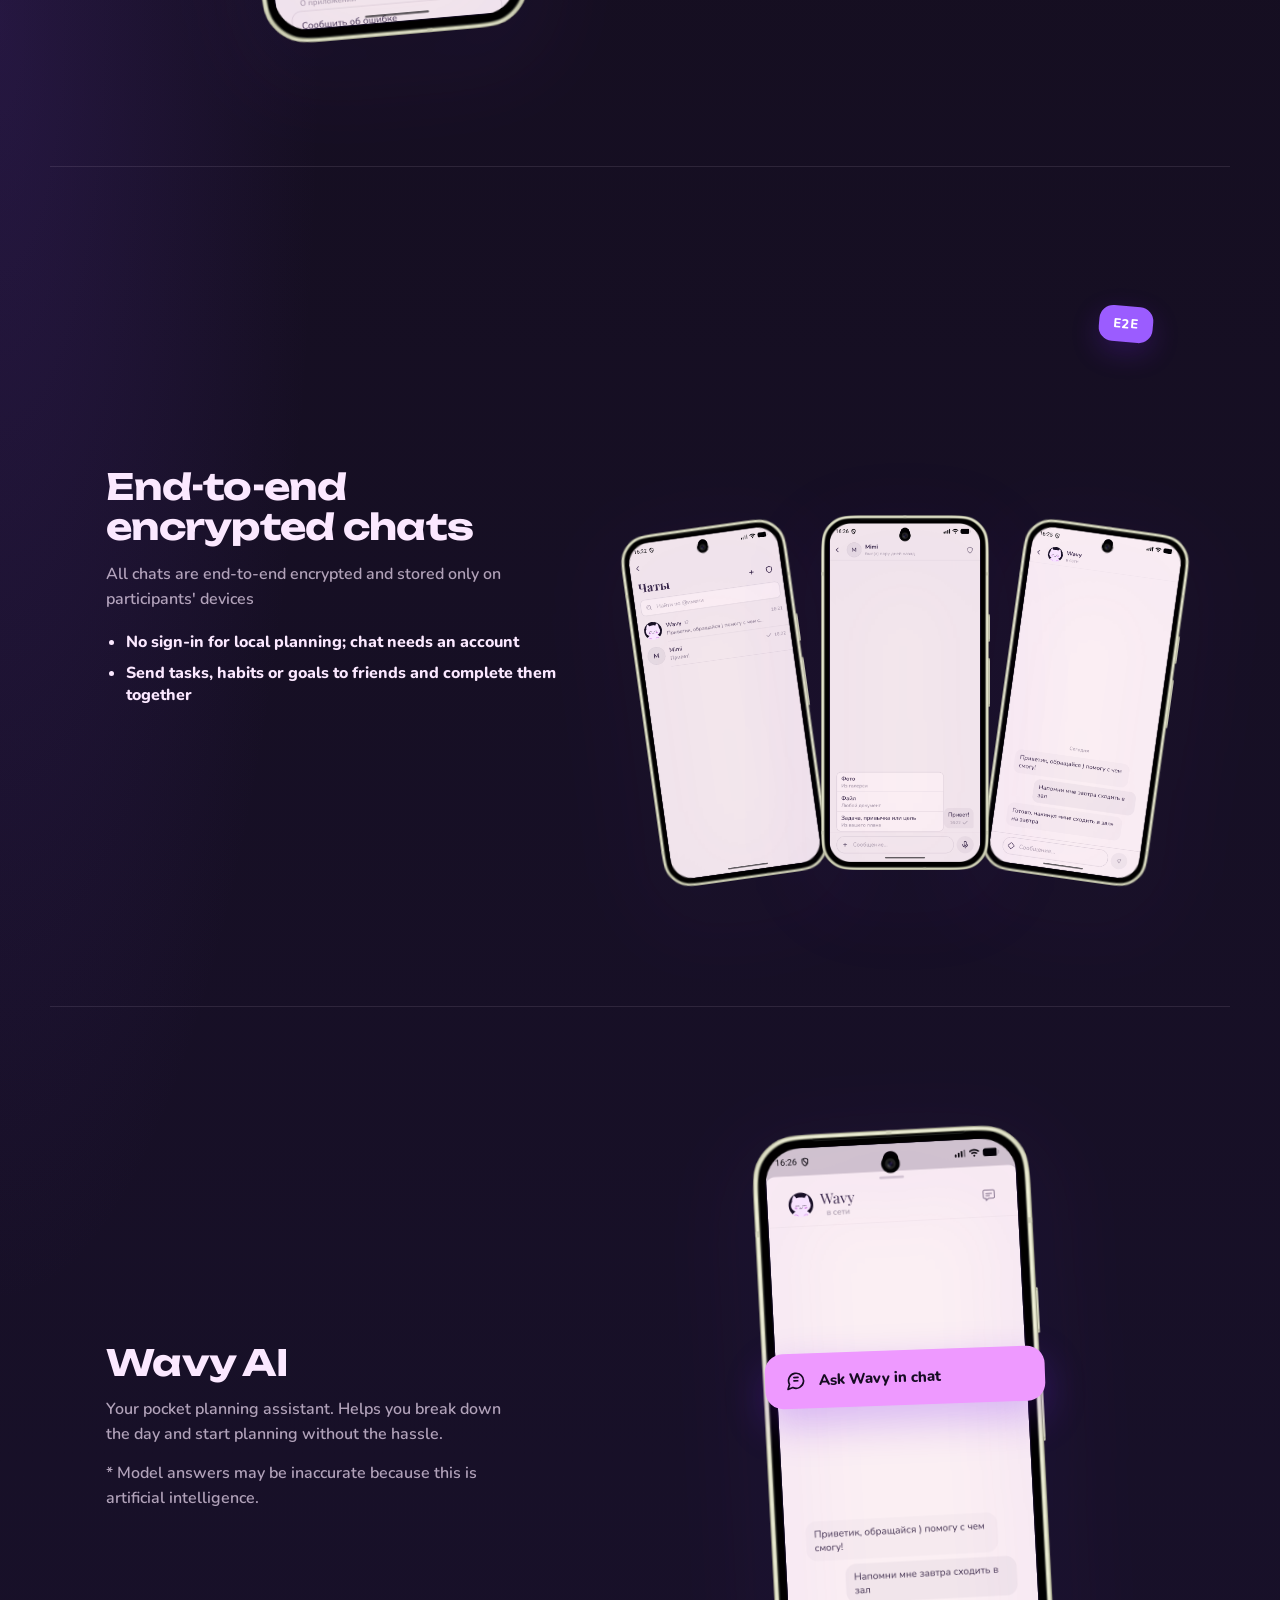
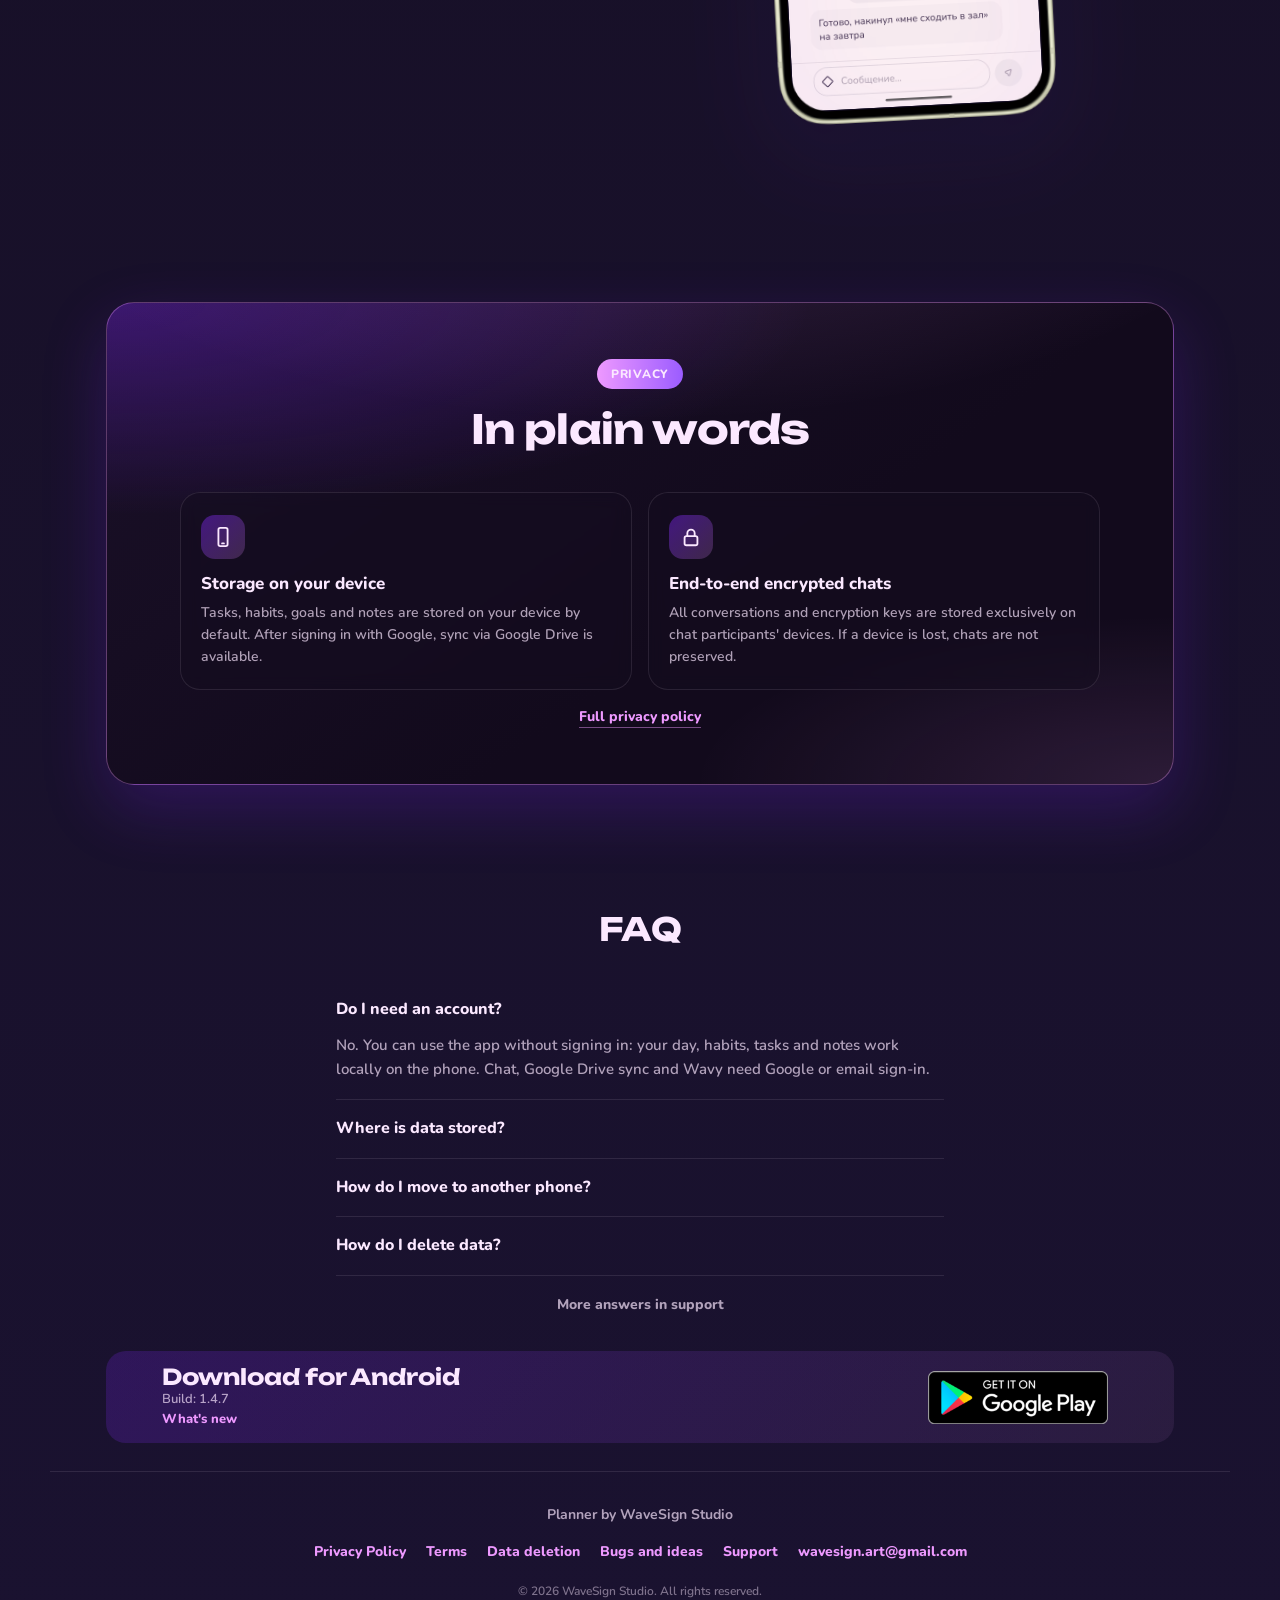
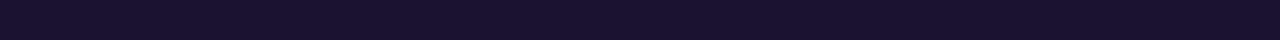
==== commit 303b38ed: "Add WaveDay 1.4.7 release notes Co-Authored-By: Claude Sonnet 5.5 <noreply@anthropic.com>" ====
--- a/index.html
+++ b/index.html
@@ -63,7 +63,7 @@
           <div class="cta-band cta-band--inline">
             <div>
               <h2 data-i18n="ctaTitle">Скачать для Android</h2>
-              <p data-i18n="ctaLead">Сборка: 1.4.5</p>
+              <p data-i18n="ctaLead">Сборка: 1.4.7</p>
               <p class="cta-band__changelog"><a href="whats-new/" data-i18n="whatsNew">Что нового</a></p>
             </div>
             <a class="store-badge store-badge--lg" id="playBtn" href="#download" data-i18n-aria="playBadgeAria" aria-label="Get it on Google Play">
@@ -266,7 +266,7 @@
       <section class="cta-band" id="download">
         <div>
           <h2 data-i18n="ctaTitle">Скачать для Android</h2>
-          <p data-i18n="ctaLead">Сборка: 1.4.5</p>
+          <p data-i18n="ctaLead">Сборка: 1.4.7</p>
           <p class="cta-band__changelog"><a href="whats-new/" data-i18n="whatsNew">Что нового</a></p>
         </div>
         <a class="store-badge store-badge--lg" id="playBtn2" href="#download" data-i18n-aria="playBadgeAria" aria-label="Get it on Google Play">
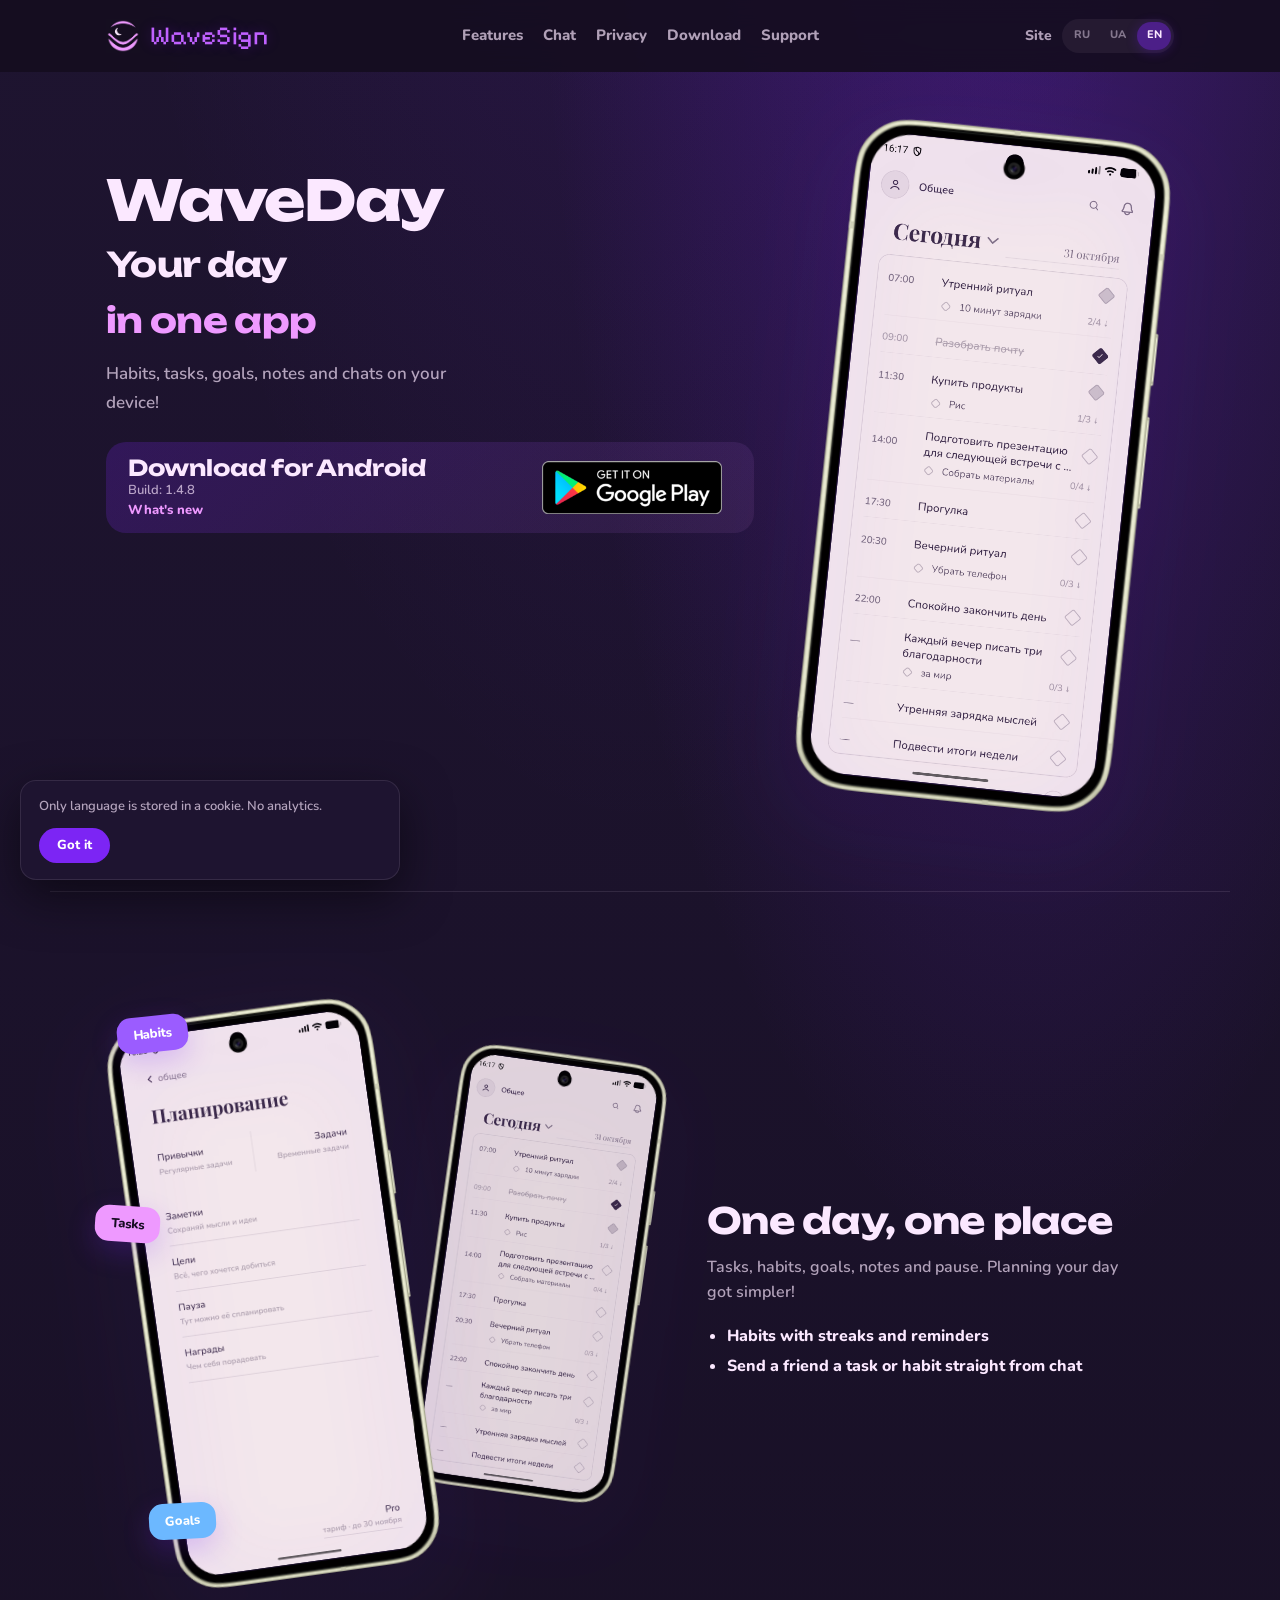
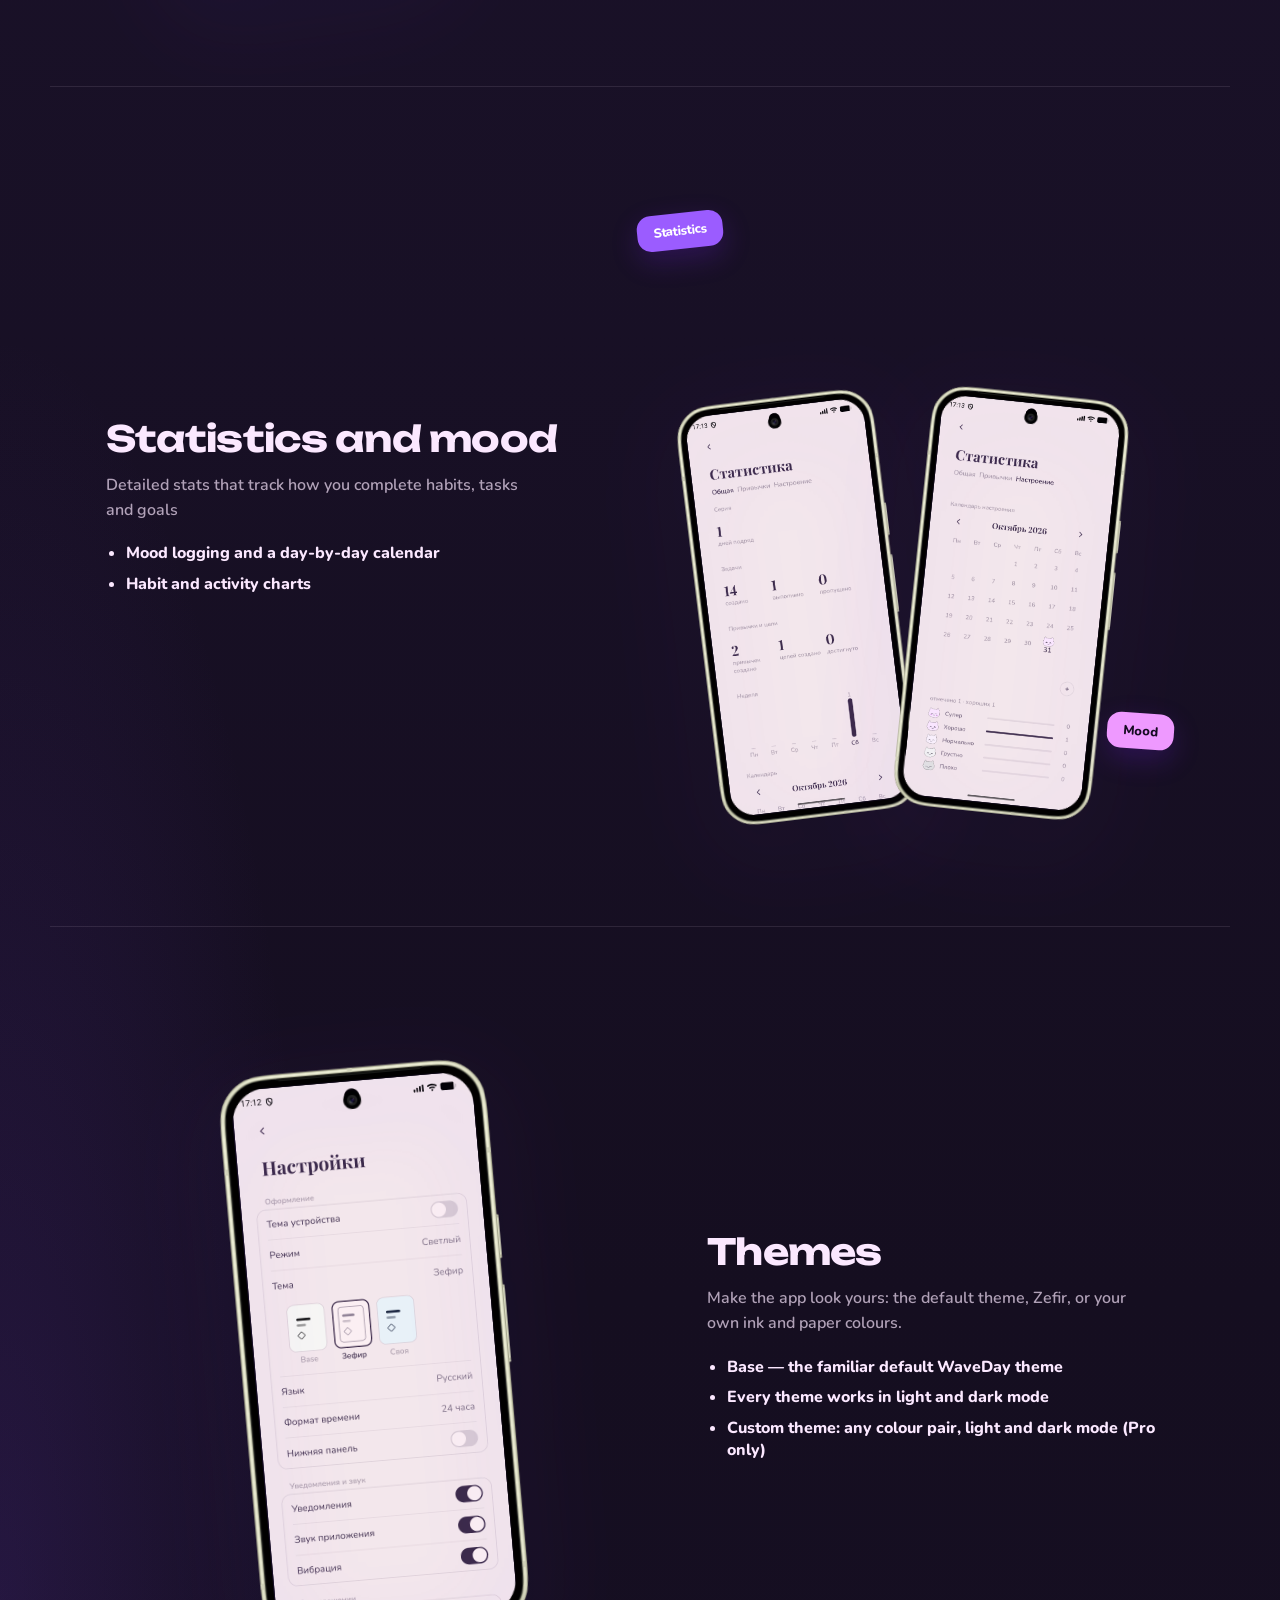
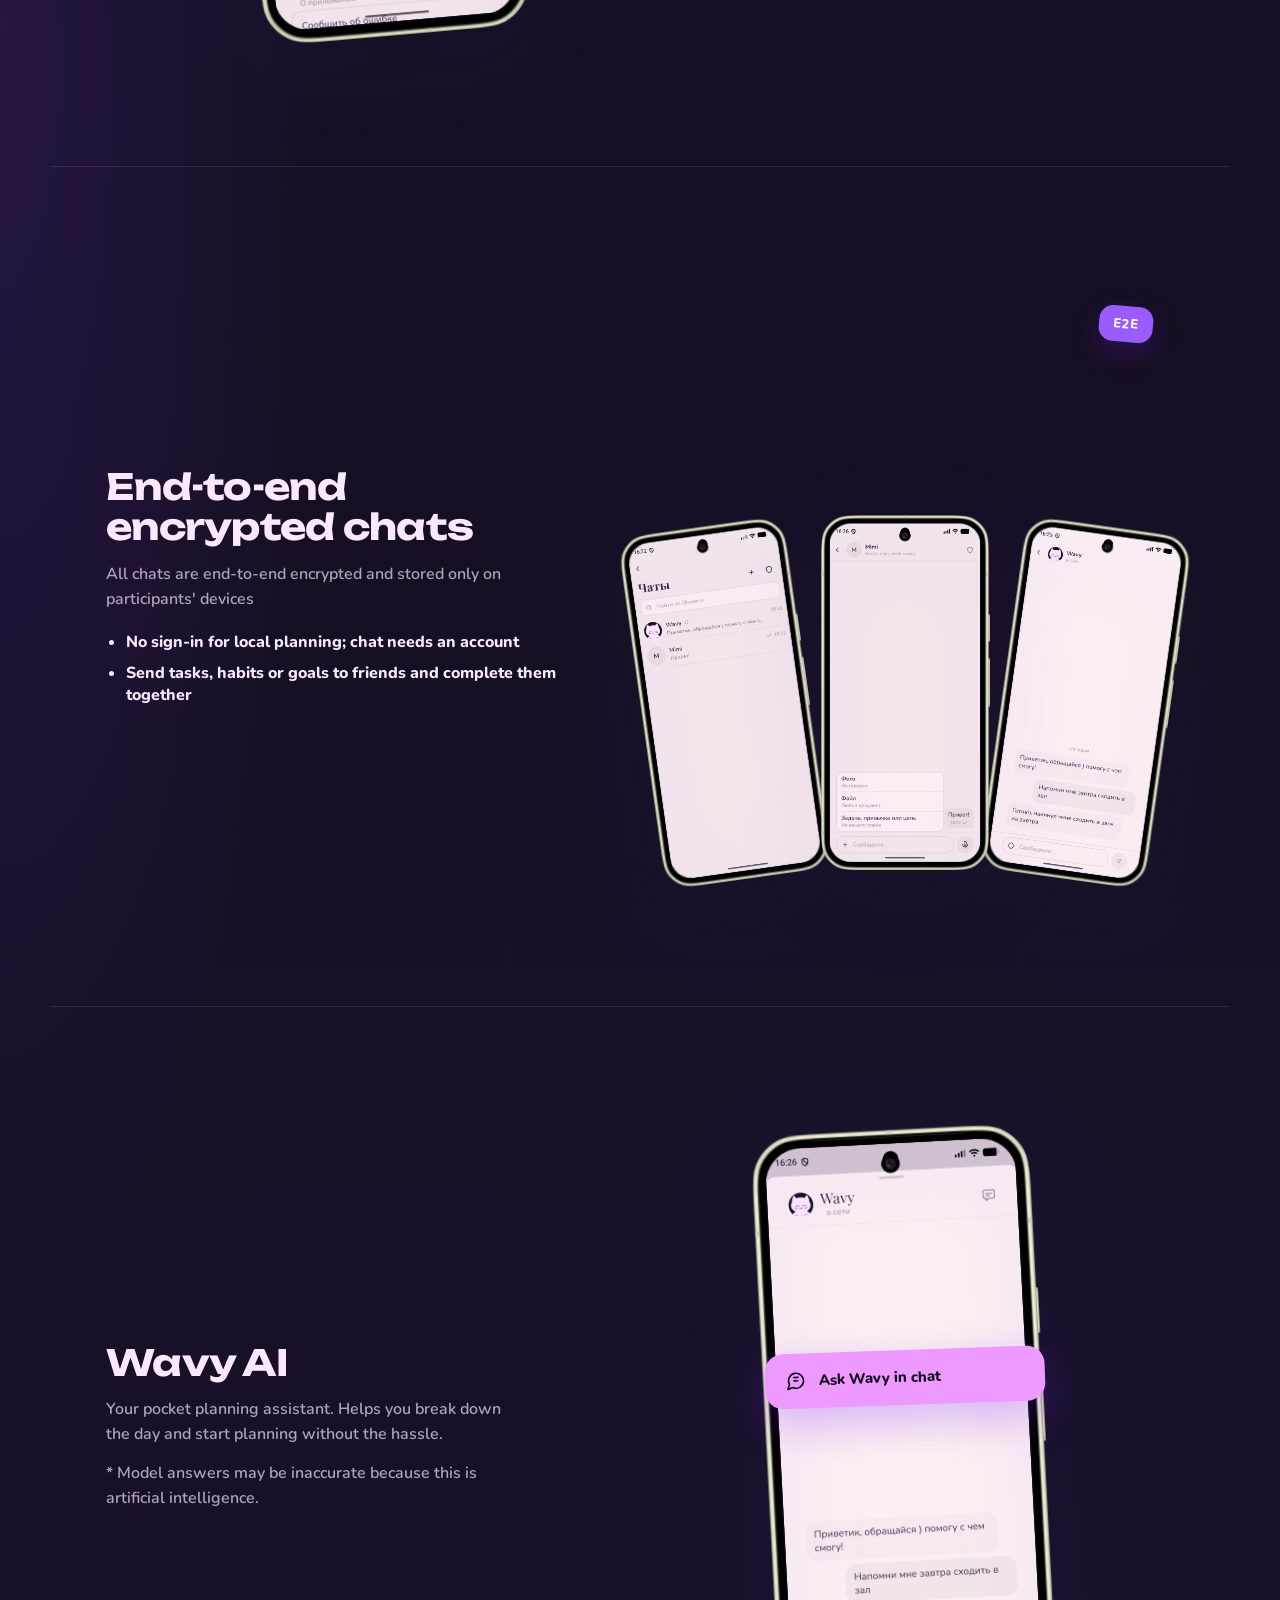
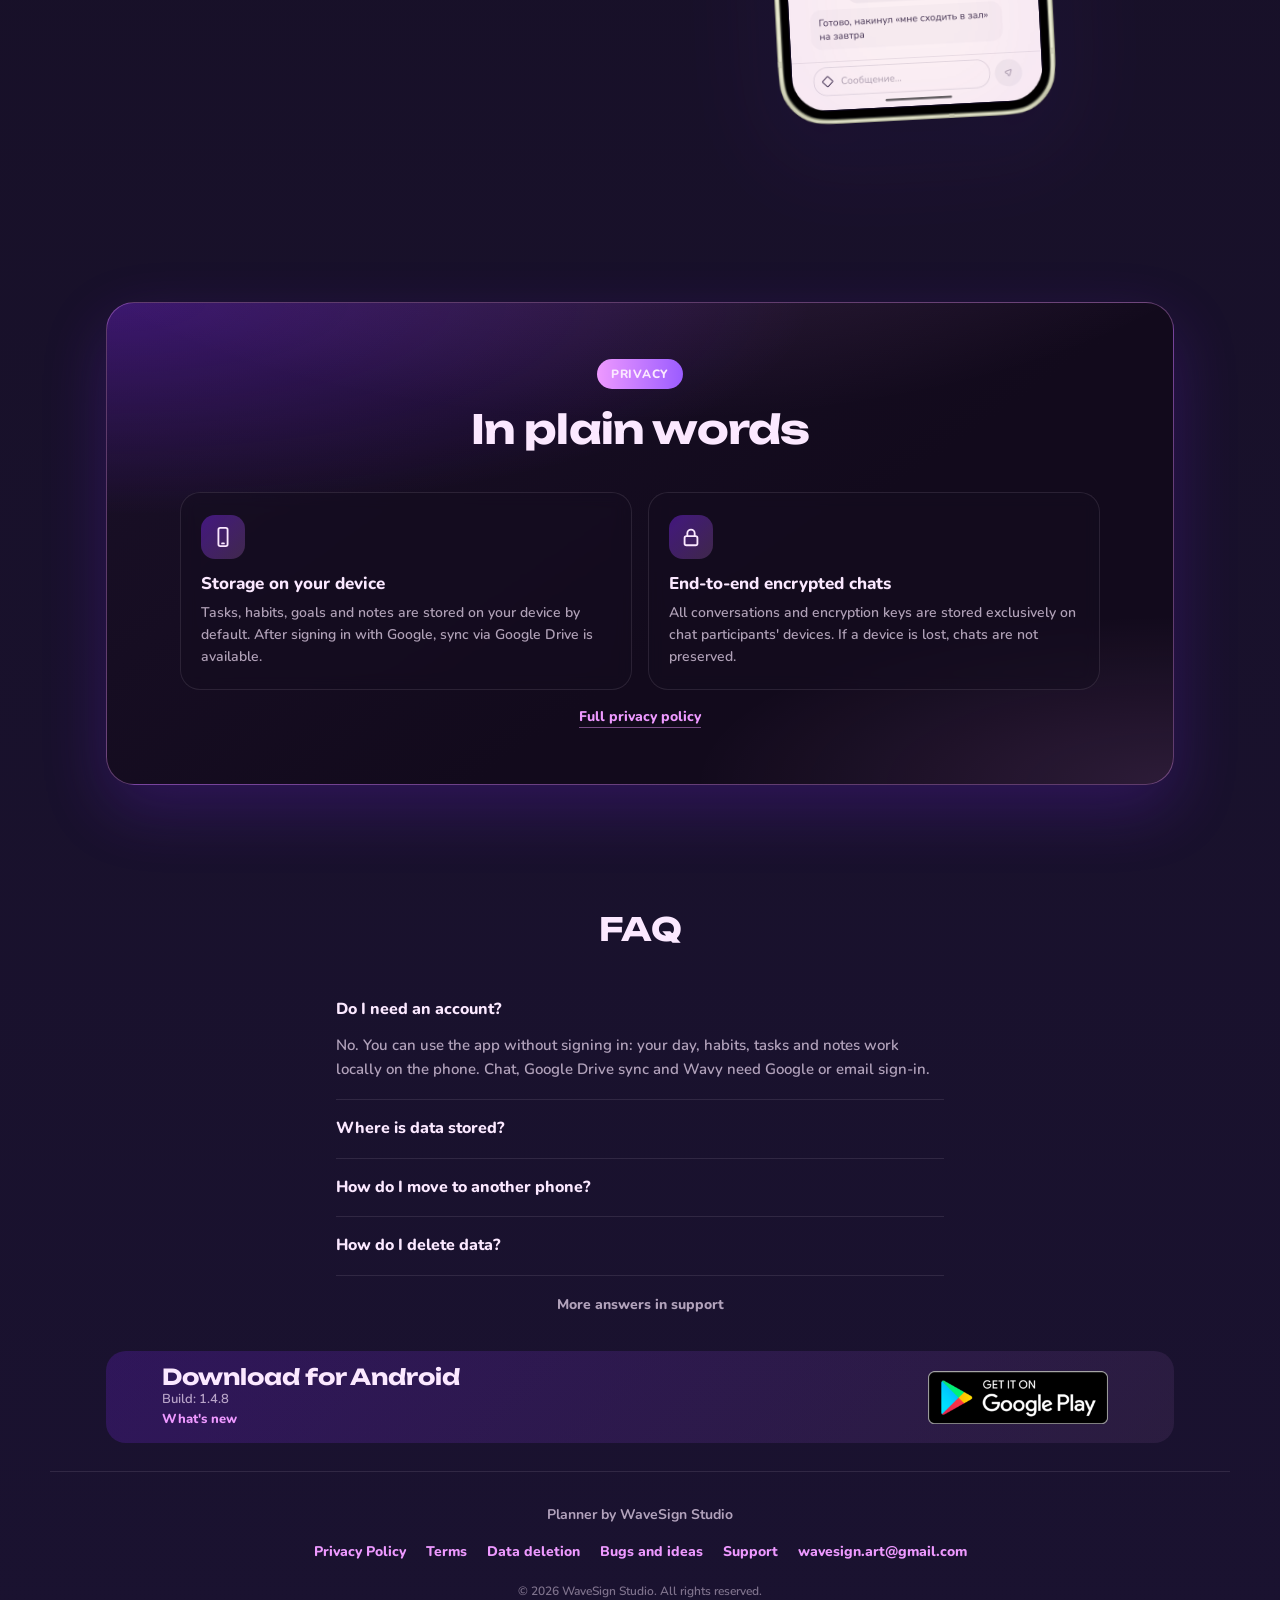
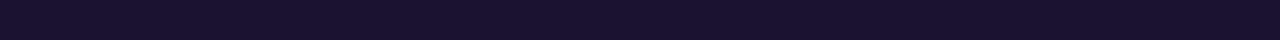
==== commit 56725040: "Add WaveDay 1.4.8 release notes Co-Authored-By: Claude Sonnet 5.5 <noreply@anthropic.com>" ====
--- a/index.html
+++ b/index.html
@@ -63,7 +63,7 @@
           <div class="cta-band cta-band--inline">
             <div>
               <h2 data-i18n="ctaTitle">Скачать для Android</h2>
-              <p data-i18n="ctaLead">Сборка: 1.4.7</p>
+              <p data-i18n="ctaLead">Сборка: 1.4.8</p>
               <p class="cta-band__changelog"><a href="whats-new/" data-i18n="whatsNew">Что нового</a></p>
             </div>
             <a class="store-badge store-badge--lg" id="playBtn" href="#download" data-i18n-aria="playBadgeAria" aria-label="Get it on Google Play">
@@ -266,7 +266,7 @@
       <section class="cta-band" id="download">
         <div>
           <h2 data-i18n="ctaTitle">Скачать для Android</h2>
-          <p data-i18n="ctaLead">Сборка: 1.4.7</p>
+          <p data-i18n="ctaLead">Сборка: 1.4.8</p>
           <p class="cta-band__changelog"><a href="whats-new/" data-i18n="whatsNew">Что нового</a></p>
         </div>
         <a class="store-badge store-badge--lg" id="playBtn2" href="#download" data-i18n-aria="playBadgeAria" aria-label="Get it on Google Play">
